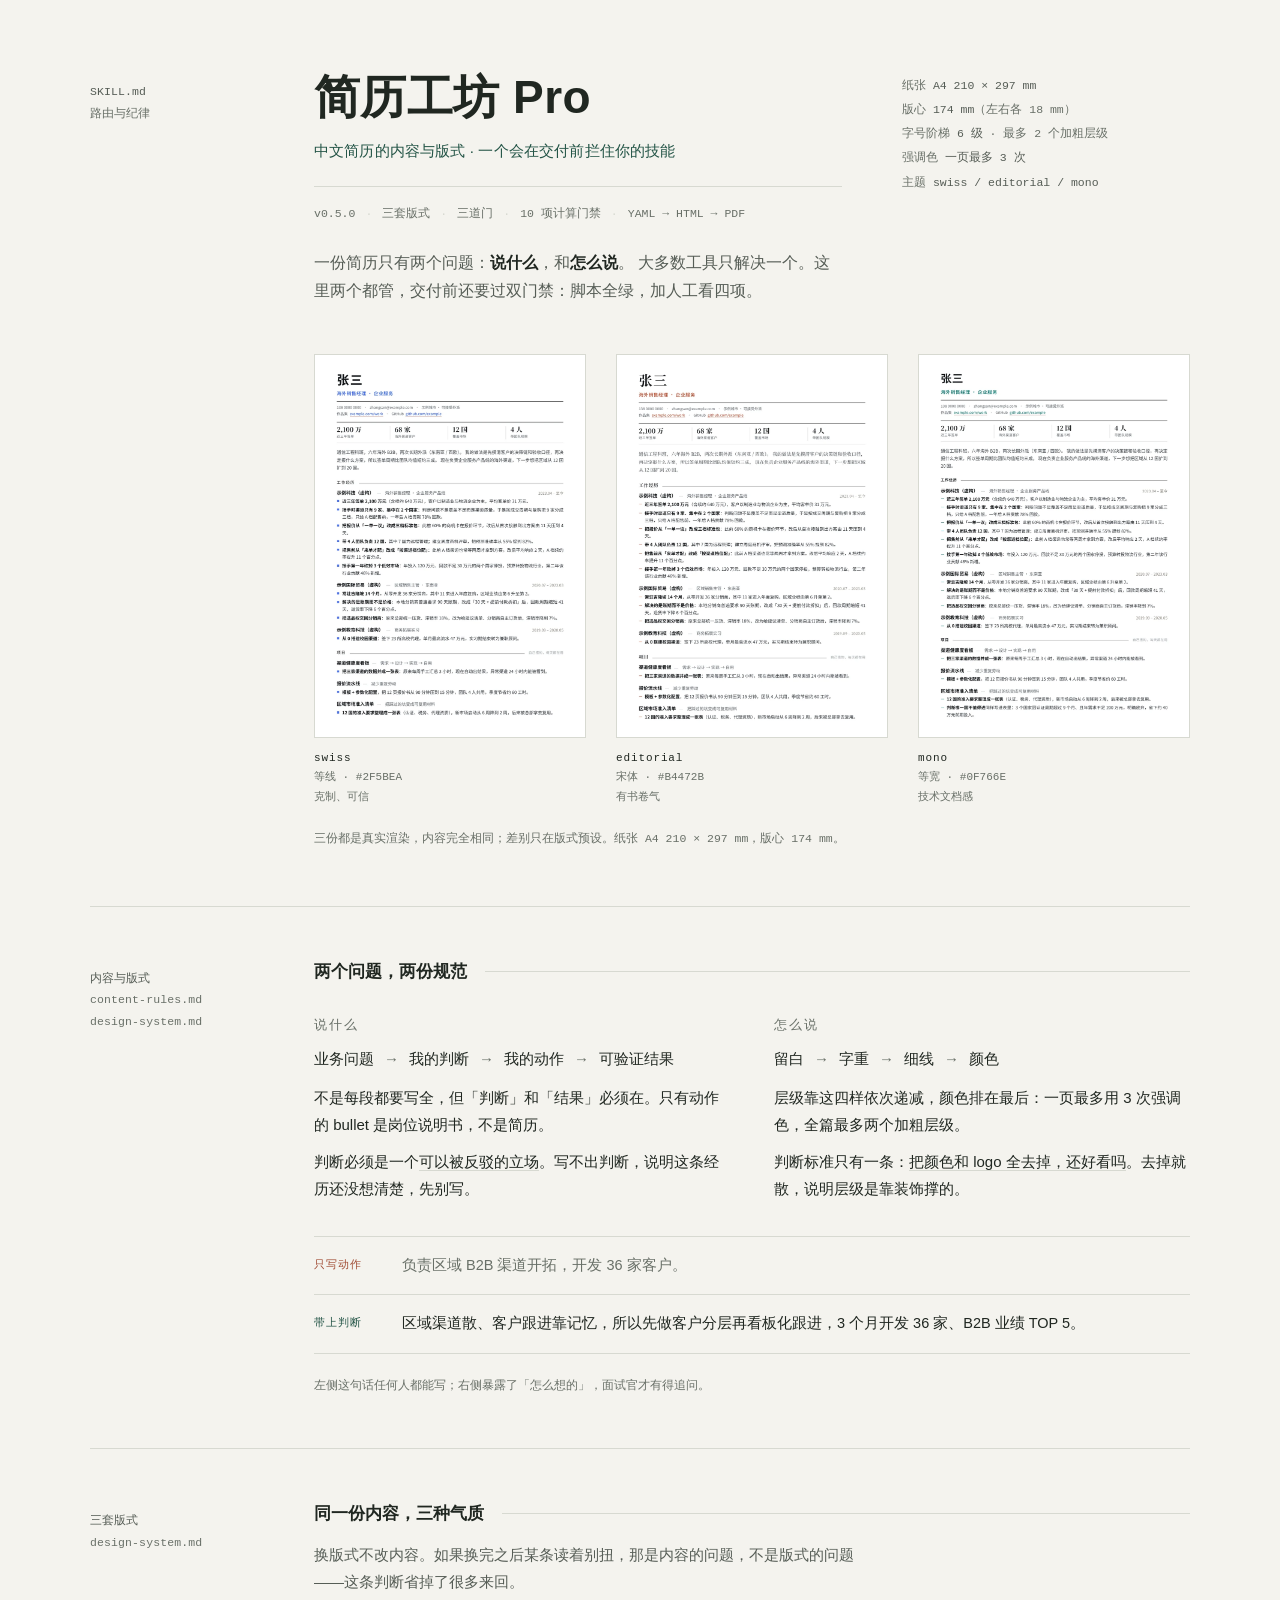
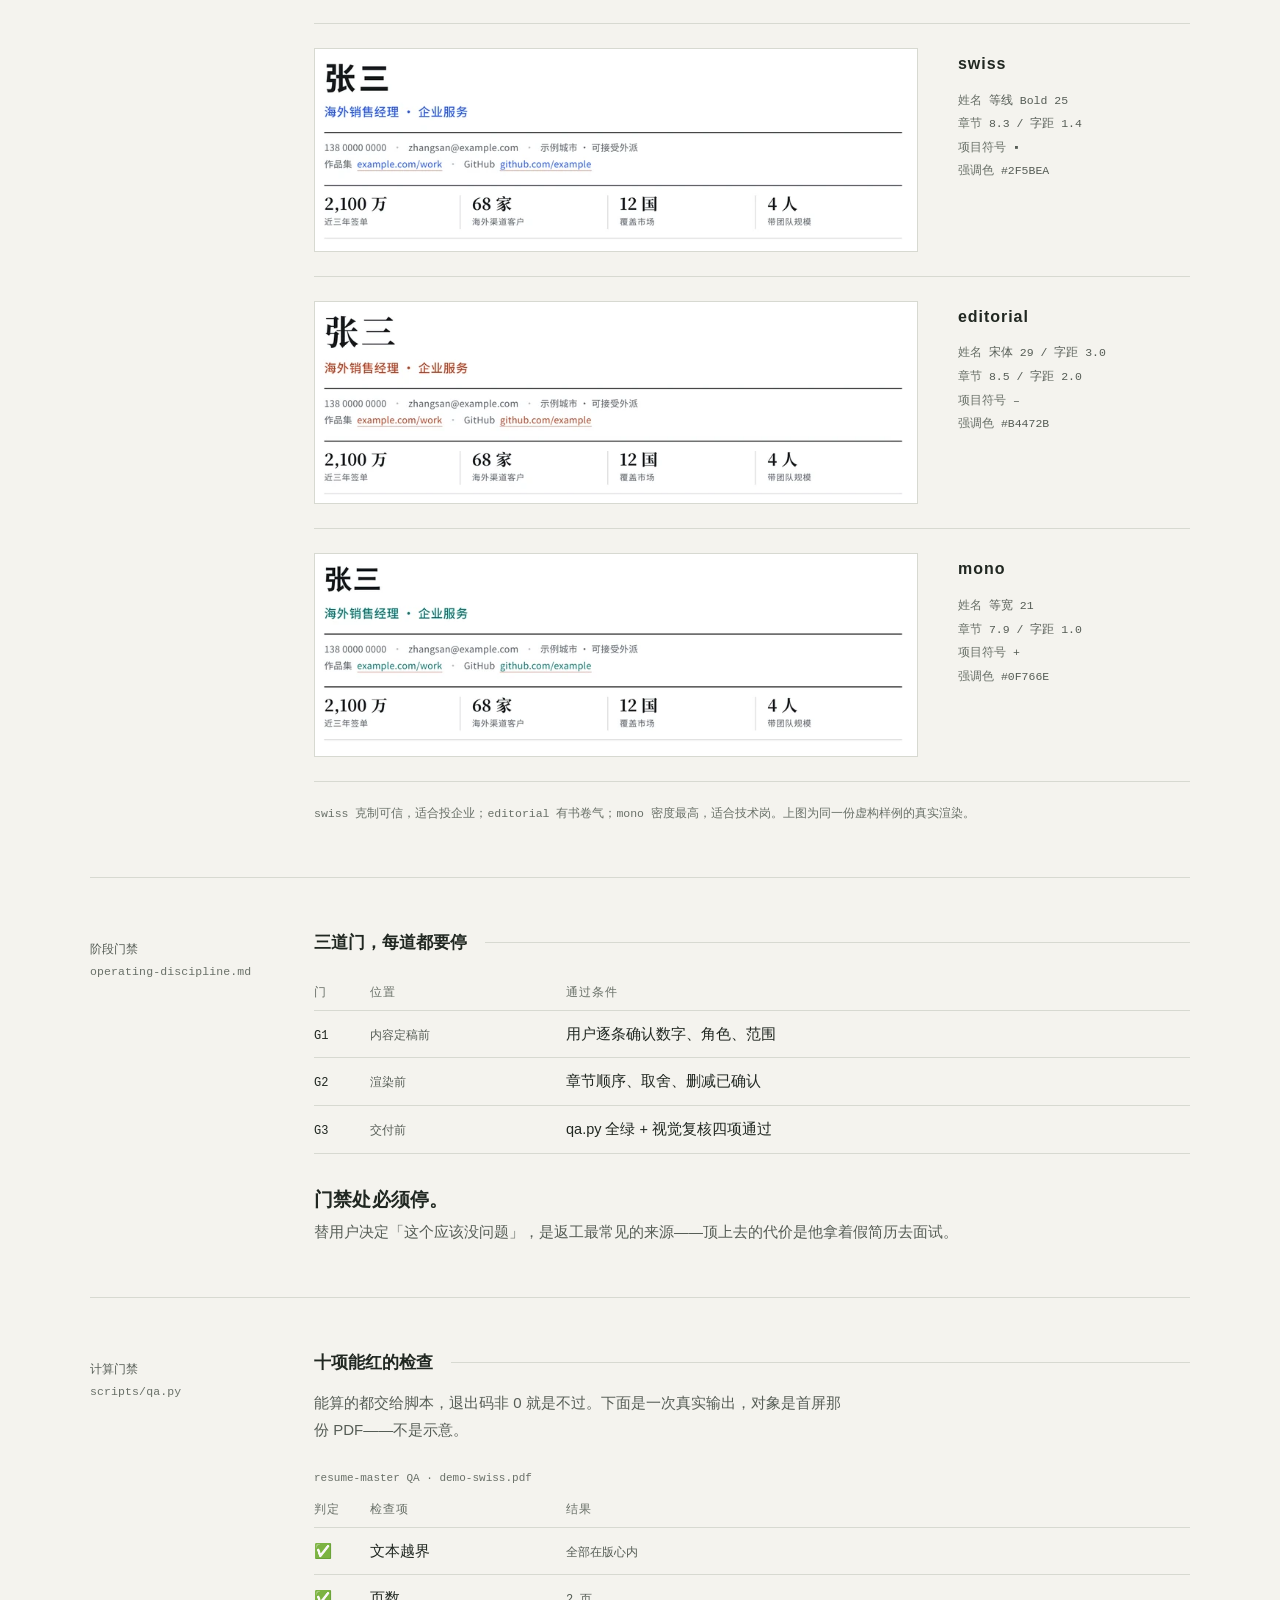
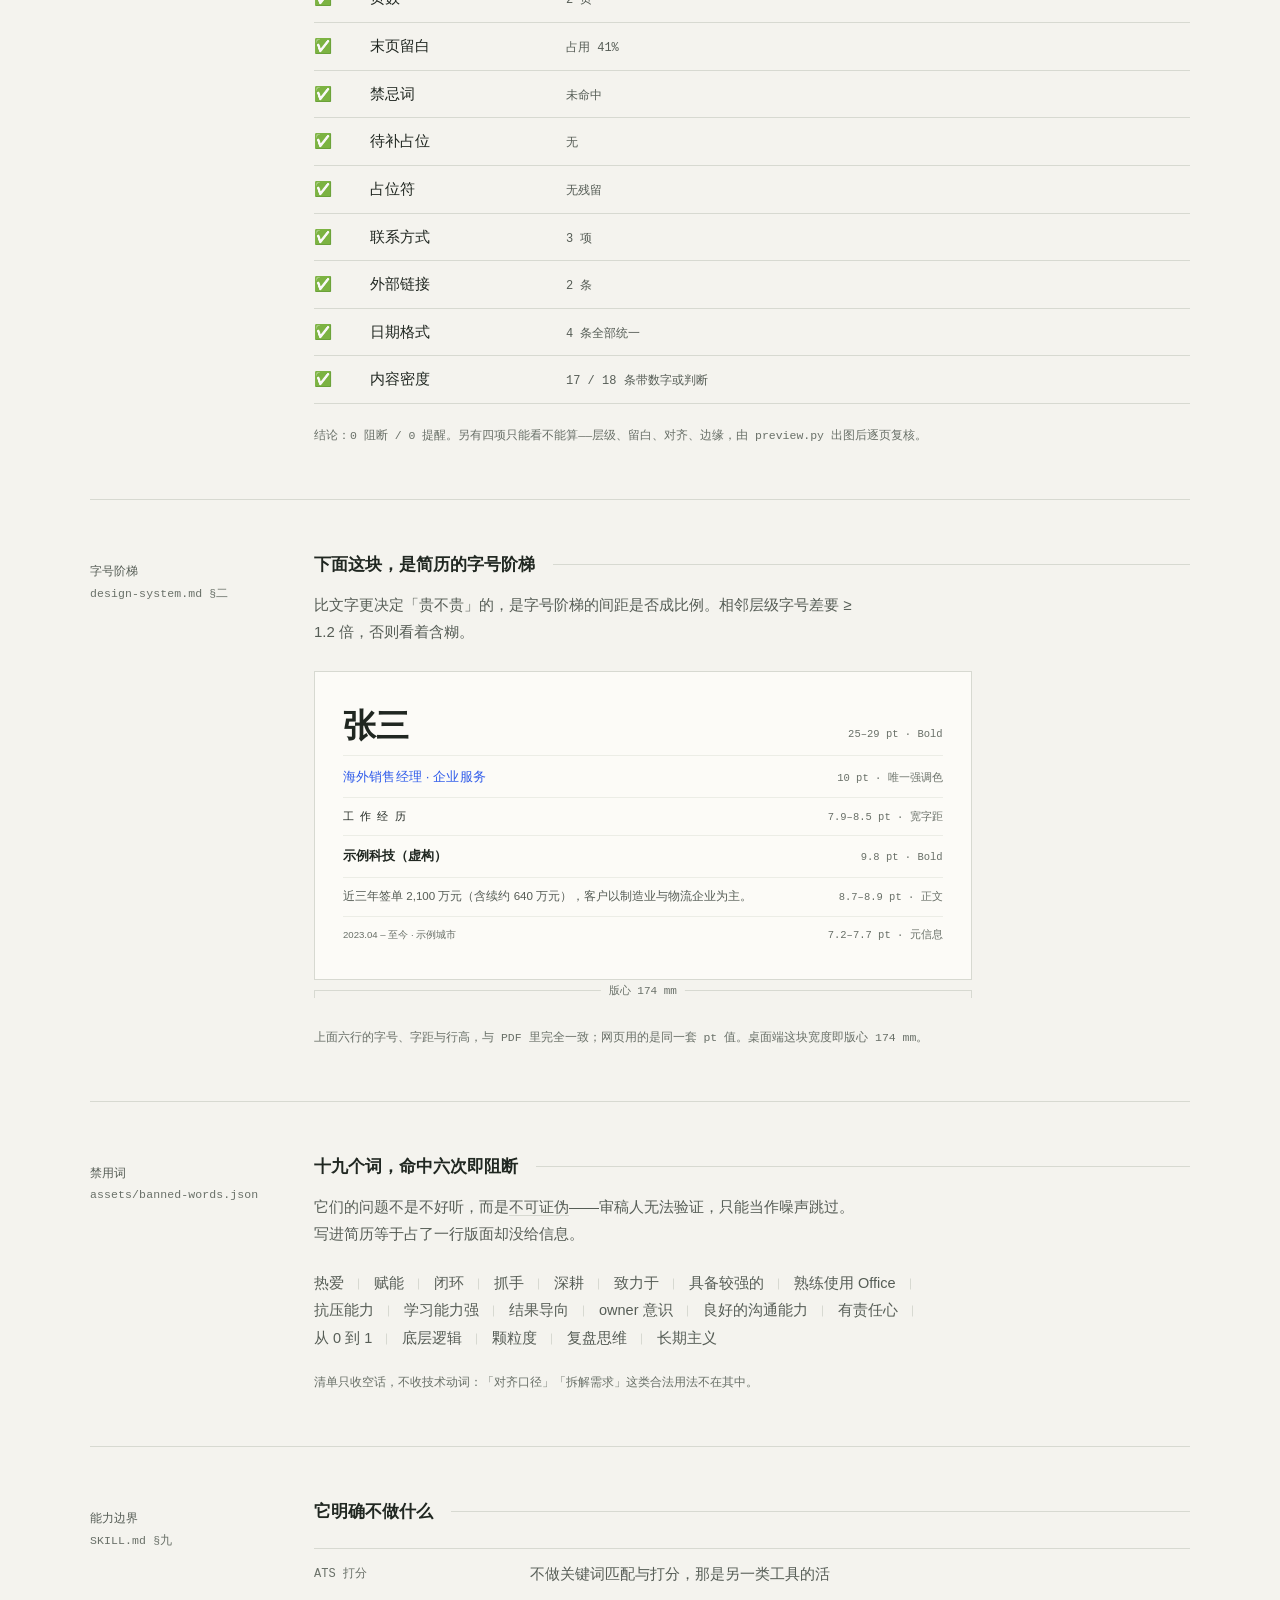
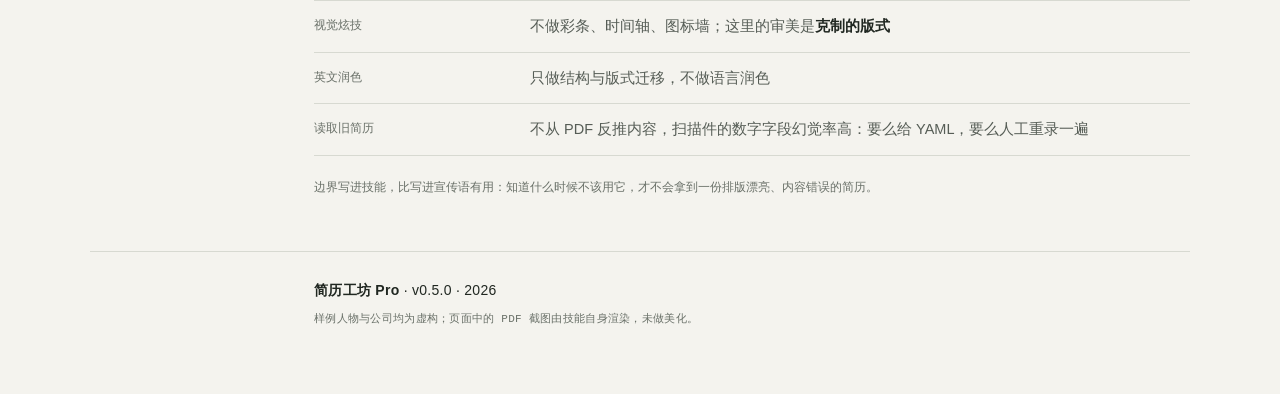
==== docs/index.html @ ed0f63d0 "resume-master v0.5.0（简历工坊 Pro）" ====
<!doctype html>
<html lang="zh-CN">
<head>
<meta charset="utf-8">
<meta name="viewport" content="width=device-width, initial-scale=1">
<title>简历工坊 Pro · 中文简历的内容与版式</title>
<meta name="description" content="简历工坊 Pro：先按目标 JD 审计并重构经历，写出 A4 精度的 HTML，打印成 PDF，再过计算门禁与视觉复核。三套版式、三道门、十项门禁。">
<meta property="og:title" content="简历工坊 Pro">
<meta property="og:description" content="中文简历的内容与版式一体化工作流：三套版式、三道门、十项计算门禁。">
<meta property="og:type" content="website">
<meta property="og:image" content="https://zhoujinq.github.io/resume-master/assets/resume-swiss.webp">
<style>
  :root{
    --paper:#F4F3EE;
    --surface:#FCFBF7;
    --ink:#202721;
    --muted:#697068;
    --muted-strong:#565D56;
    --line:#D7D9D1;
    --accent:#235446;
    --danger:#A14D35;
    --accent-soft:#E4ECE7;
    --mono:"Maple Mono",ui-monospace,SFMono-Regular,Consolas,"Liberation Mono",monospace;
    --sans:"Noto Sans SC","PingFang SC","Microsoft YaHei","DengXian",sans-serif;
  }
  *{box-sizing:border-box}
  html{-webkit-text-size-adjust:100%}
  body{
    margin:0;
    background:var(--paper);
    color:var(--ink);
    font-family:var(--sans);
    font-size:16px;
    line-height:1.75;
    font-weight:400;
    -webkit-font-smoothing:antialiased;
  }
  .page{max-width:1180px;margin:0 auto;padding:0 40px}

  /* ---------- 网格：左侧版边注记 + 右侧正文列 ---------- */
  .row{display:grid;grid-template-columns:176px minmax(0,1fr);gap:48px}
  .rail{
    font-family:var(--mono);font-size:11.5px;line-height:1.9;
    color:var(--muted);letter-spacing:.01em;padding-top:9px;
  }
  .rail b{display:block;font-weight:400;color:var(--muted-strong)}
  .rail span{display:block}

  /* ---------- 首屏 ---------- */
  .hero{padding:72px 0 56px}
  .hero-top{display:grid;grid-template-columns:minmax(0,1fr) 288px;gap:60px;align-items:start}
  .specs{
    padding-top:2px;
    font-family:var(--mono);font-size:11.5px;line-height:2.1;color:var(--muted);
  }
  .specs span{display:block}
  .specs b{font-weight:400;color:var(--muted-strong)}
  .plates{display:grid;grid-template-columns:repeat(3,1fr);gap:30px;margin:48px 0 0}
  .plates figure{margin:0}
  .plates img{
    display:block;width:100%;height:auto;
    border:1px solid var(--line);background:var(--surface);
  }
  .plates figcaption{
    margin-top:11px;font-family:var(--mono);font-size:11px;color:var(--muted);line-height:1.75;
  }
  .plates figcaption b{font-weight:400;color:var(--ink);letter-spacing:.08em}
  h1{
    margin:0;font-size:clamp(34px,4.2vw,46px);line-height:1.12;
    font-weight:700;letter-spacing:.01em;
  }
  .role{
    margin:14px 0 0;font-size:15px;color:var(--accent);letter-spacing:.01em;
  }
  .hairline{height:1px;background:var(--line);margin:22px 0 16px}
  .meta{
    font-family:var(--mono);font-size:11.5px;color:var(--muted);
    display:flex;flex-wrap:wrap;line-height:1.9;
  }
  .meta span::after{content:"·";margin:0 10px;color:var(--line)}
  .meta span:last-child::after{content:"";margin:0}
  .thesis{
    margin:24px 0 0;max-width:34em;font-size:16px;line-height:1.8;color:var(--muted-strong);
  }
  .thesis strong{color:var(--ink);font-weight:700}

  /* ---------- 章节 ---------- */
  .sec{border-top:1px solid var(--line);padding:52px 0}
  .sec h2{
    margin:0 0 4px;font-size:17px;font-weight:700;line-height:1.5;
    display:flex;align-items:center;gap:18px;
  }
  .sec h2::after{content:"";flex:1;height:1px;background:var(--line)}
  .lede{margin:14px 0 0;max-width:36em;font-size:15px;line-height:1.8;color:var(--muted-strong)}
  .prose{margin:16px 0 0;max-width:36em}
  .prose p{margin:0 0 12px}
  .prose p:last-child{margin-bottom:0}
  em{font-style:normal;border-bottom:1px solid var(--line)}
  .k{font-weight:700}

  /* ---------- 两问并列 ---------- */
  .split{display:grid;grid-template-columns:1fr 1fr;gap:44px;margin-top:30px}
  .split h3{
    margin:0 0 10px;font-size:13px;font-weight:400;letter-spacing:.14em;color:var(--muted);
  }
  .split p{margin:0 0 10px;font-size:15px;line-height:1.8}
  .split p:last-child{margin-bottom:0}
  .steps{font-family:var(--mono);font-size:12.5px;line-height:2;color:var(--ink);margin:0}
  .steps i{font-style:normal;color:var(--muted);padding:0 4px}

  /* ---------- 改前 / 改后 ---------- */
  .pair{margin-top:34px;border-top:1px solid var(--line)}
  .pair-row{
    display:grid;grid-template-columns:64px minmax(0,1fr);gap:24px;
    padding:16px 0;border-bottom:1px solid var(--line);
  }
  .pair-row p{margin:0;font-size:14.5px;line-height:1.75}
  .tag{font-family:var(--mono);font-size:11px;letter-spacing:.08em;padding-top:3px}
  .tag.bad{color:var(--danger)}
  .tag.good{color:var(--accent)}
  .pair-row.bad p{color:var(--muted)}
  .note-line{
    margin:22px 0 0;font-family:var(--mono);font-size:11.5px;color:var(--muted);line-height:1.8;
  }

  /* ---------- 三套版式 ---------- */
  .presets{display:grid;margin-top:28px;border-top:1px solid var(--line)}
  .preset{
    display:grid;grid-template-columns:minmax(0,1fr) 232px;gap:40px;align-items:start;
    padding:24px 0;border-bottom:1px solid var(--line);
  }
  .preset img{
    display:block;width:100%;height:auto;border:1px solid var(--line);background:var(--surface);
  }
  .preset dl{margin:0;font-family:var(--mono);font-size:11.5px;line-height:2.05;color:var(--muted)}
  .preset dt{
    font-family:var(--sans);font-size:16px;color:var(--ink);font-weight:700;letter-spacing:.06em;
    margin-bottom:8px;
  }
  .preset dd{margin:0}
  .preset dd b{font-weight:400;color:var(--muted-strong)}

  /* ---------- 表格 ---------- */
  table{width:100%;border-collapse:collapse;margin-top:26px;text-align:left}
  caption{
    caption-side:top;text-align:left;font-family:var(--mono);font-size:11px;
    color:var(--muted);padding-bottom:10px;
  }
  th{
    font-size:11.5px;font-weight:400;color:var(--muted);letter-spacing:.1em;
    padding:0 12px 8px 0;border-bottom:1px solid var(--line);white-space:nowrap;
  }
  td{
    font-size:14.5px;line-height:1.7;padding:11px 12px 11px 0;
    border-bottom:1px solid var(--line);vertical-align:baseline;
  }
  td:last-child,th:last-child{padding-right:0}
  th:first-child,td:first-child{width:56px}
  th:nth-child(2),td:nth-child(2){width:196px}
  td.mono{font-family:var(--mono);font-size:12px;color:var(--muted-strong);white-space:nowrap}
  td.gate{font-family:var(--mono);font-size:12px;color:var(--ink);white-space:nowrap}
  .ok{color:var(--accent)}
  .strong-line{
    margin:30px 0 0;font-size:19px;line-height:1.65;font-weight:700;letter-spacing:.01em;
  }
  .strong-line span{display:block;margin-top:6px;font-size:14.5px;font-weight:400;color:var(--muted-strong);letter-spacing:0}

  /* ---------- 字号阶梯（真实 pt） ---------- */
  .specimen{
    margin-top:26px;padding:26px 28px;background:var(--surface);
    border:1px solid var(--line);width:174mm;max-width:100%;
  }
  .specimen .line{
    display:grid;grid-template-columns:minmax(0,1fr) 150px;gap:24px;align-items:baseline;
    padding:9px 0;
  }
  .specimen .line + .line{border-top:1px solid #ECEDE6}
  .specimen .s-name{font-size:25pt;font-weight:700;line-height:1.15;letter-spacing:.01em}
  .specimen .s-role{font-size:10pt;color:#2F5BEA;letter-spacing:.01em}
  .specimen .s-sec{font-size:8.3pt;letter-spacing:.14em}
  .specimen .s-org{font-size:9.8pt;font-weight:700}
  .specimen .s-body{font-size:8.7pt;line-height:1.6;color:var(--muted-strong)}
  .specimen .s-meta{font-size:7.2pt;color:var(--muted)}
  .specimen .tag-pt{
    font-family:var(--mono);font-size:10.5px;color:var(--muted);text-align:right;white-space:nowrap;
  }
  .measure2{position:relative;height:16px;margin-top:10px;width:174mm;max-width:100%;border-top:1px solid var(--line)}
  .measure2::before,.measure2::after{content:"";position:absolute;top:0;width:1px;height:7px;background:var(--line)}
  .measure2::before{left:0}.measure2::after{right:0}
  .measure2 span{
    position:absolute;left:50%;top:-9px;transform:translateX(-50%);background:var(--paper);
    padding:0 8px;font-family:var(--mono);font-size:11px;color:var(--muted);
  }

  /* ---------- 禁忌词 ---------- */
  .words{display:flex;flex-wrap:wrap;margin-top:24px;max-width:40em;row-gap:2px}
  .words span{
    position:relative;font-size:14.5px;color:var(--muted-strong);
    padding-right:15px;margin-right:15px;
  }
  .words span::after{
    content:"";position:absolute;right:0;top:50%;transform:translateY(-50%);
    width:1px;height:11px;background:var(--line);
  }
  .words span:last-child{padding-right:0;margin-right:0}
  .words span:last-child::after{content:none}

  /* ---------- 边界 ---------- */
  .limits{margin-top:24px;border-top:1px solid var(--line)}
  .limits div{
    display:grid;grid-template-columns:190px minmax(0,1fr);gap:26px;
    padding:13px 0;border-bottom:1px solid var(--line);font-size:14.5px;line-height:1.7;
  }
  .limits dt{font-family:var(--mono);font-size:12px;color:var(--muted);padding-top:2px}
  .limits dd{margin:0;color:var(--muted-strong)}
  .limits dd b,.limits dd strong{color:var(--ink);font-weight:700}

  /* ---------- 收尾 ---------- */
  footer{border-top:1px solid var(--line);padding:26px 0 64px}
  footer .row{align-items:baseline}
  .sig{font-size:14px;letter-spacing:.02em}
  .sig b{font-weight:700}
  .fine{font-family:var(--mono);font-size:11px;color:var(--muted);text-align:right;line-height:1.8}

  /* ---------- 入场：只做一次 ---------- */
  @keyframes plate-in{from{opacity:0;transform:translateY(9px)}to{opacity:1;transform:none}}
  .plates figure{animation:plate-in .55s cubic-bezier(.2,.7,.2,1) both}
  .plates figure:nth-child(1){animation-delay:.04s}
  .plates figure:nth-child(2){animation-delay:.11s}
  .plates figure:nth-child(3){animation-delay:.18s}
  @media (prefers-reduced-motion:reduce){
    .plates figure{animation:none;opacity:1;transform:none}
  }

  /* ---------- 响应式 ---------- */
  @media (max-width:1020px){
    .page{padding:0 28px}
    .row{grid-template-columns:132px minmax(0,1fr);gap:32px}
    .hero-top{grid-template-columns:minmax(0,1fr) 240px;gap:36px}
  }
  @media (max-width:860px){
    .row{grid-template-columns:minmax(0,1fr);gap:10px}
    .rail{padding-top:0;display:flex;flex-wrap:wrap;gap:4px 14px;font-size:11px}
    .rail b{margin-right:6px}
    .rail span::after{content:" ·";color:var(--line)}
    .rail span:last-child::after{content:""}
    .hero{padding:44px 0 36px}
    .hero-top{grid-template-columns:minmax(0,1fr);gap:24px}
    .specs{padding-top:0;border-top:0}
    .plates{gap:18px;margin-top:34px}
    .preset{grid-template-columns:minmax(0,1fr);gap:14px;padding:20px 0}
    .preset dl{margin-top:2px}
    .plates{grid-template-columns:repeat(3,1fr);gap:12px}
    .plates figcaption{font-size:10px}
    .split{grid-template-columns:1fr;gap:26px}
    .specimen{padding:20px}
    .limits div{grid-template-columns:minmax(0,1fr);gap:4px}
    .pair-row{grid-template-columns:52px minmax(0,1fr);gap:16px}
  }
  @media (max-width:560px){
    .page{padding:0 18px}
    .sec{padding:38px 0}
    .strong-line{font-size:17px}
    table{font-size:13px}
    td{font-size:13.5px;padding:10px 8px 10px 0}
    th{white-space:normal}
    td.mono,td.gate{white-space:normal}
    .fine{text-align:left}
    .specimen{padding:18px 16px}
    .specimen .line{grid-template-columns:minmax(0,1fr);gap:3px}
    .specimen .tag-pt{text-align:left}
    .measure2{display:none}
  }
</style>
</head>
<body>
<main class="page">

  <!-- ============ 首屏 ============ -->
  <header class="hero row">
    <div class="rail"><b>SKILL.md</b><span>路由与纪律</span></div>
    <div class="col">
      <div class="hero-top">
        <div>
          <h1>简历工坊 Pro</h1>
          <p class="role">中文简历的内容与版式 · 一个会在交付前拦住你的技能</p>
          <div class="hairline"></div>
          <p class="meta">
            <span>v0.5.0</span>
            <span>三套版式</span>
            <span>三道门</span>
            <span>10 项计算门禁</span>
            <span>YAML → HTML → PDF</span>
          </p>
          <p class="thesis">
            一份简历只有两个问题：<strong>说什么</strong>，和<strong>怎么说</strong>。
            大多数工具只解决一个。这里两个都管，交付前还要过双门禁：脚本全绿，加人工看四项。
          </p>
        </div>
        <div class="specs">
          <span>纸张 <b>A4 210 × 297 mm</b></span>
          <span>版心 <b>174 mm</b>（左右各 18 mm）</span>
          <span>字号阶梯 <b>6 级</b> · 最多 2 个加粗层级</span>
          <span>强调色 <b>一页最多 3 次</b></span>
          <span>主题 <b>swiss / editorial / mono</b></span>
        </div>
      </div>

      <div class="plates">
        <figure>
          <img src="assets/resume-swiss.webp" width="900" height="1273" alt="swiss 版式的 A4 简历第一页">
          <figcaption><b>swiss</b><br>等线 · #2F5BEA<br>克制、可信</figcaption>
        </figure>
        <figure>
          <img src="assets/resume-editorial.webp" width="900" height="1273" alt="editorial 版式的 A4 简历第一页">
          <figcaption><b>editorial</b><br>宋体 · #B4472B<br>有书卷气</figcaption>
        </figure>
        <figure>
          <img src="assets/resume-mono.webp" width="900" height="1273" alt="mono 版式的 A4 简历第一页">
          <figcaption><b>mono</b><br>等宽 · #0F766E<br>技术文档感</figcaption>
        </figure>
      </div>
      <p class="note-line">三份都是真实渲染，内容完全相同；差别只在版式预设。纸张 A4 210 × 297 mm，版心 174 mm。</p>
    </div>
  </header>

  <!-- ============ 两个问题 ============ -->
  <section class="sec row">
    <div class="rail"><b>内容与版式</b><span>content-rules.md</span><span>design-system.md</span></div>
    <div>
      <h2>两个问题，两份规范</h2>
      <div class="split">
        <div>
          <h3>说什么</h3>
          <p class="steps">业务问题 <i>→</i> 我的判断 <i>→</i> 我的动作 <i>→</i> 可验证结果</p>
          <p>不是每段都要写全，但「判断」和「结果」必须在。只有动作的 bullet 是岗位说明书，不是简历。</p>
          <p>判断必须是一个<em>可以被反驳的立场</em>。写不出判断，说明这条经历还没想清楚，先别写。</p>
        </div>
        <div>
          <h3>怎么说</h3>
          <p class="steps">留白 <i>→</i> 字重 <i>→</i> 细线 <i>→</i> 颜色</p>
          <p>层级靠这四样依次递减，颜色排在最后：一页最多用 3 次强调色，全篇最多两个加粗层级。</p>
          <p>判断标准只有一条：<em>把颜色和 logo 全去掉，还好看吗</em>。去掉就散，说明层级是靠装饰撑的。</p>
        </div>
      </div>

      <div class="pair">
        <div class="pair-row bad">
          <span class="tag bad">只写动作</span>
          <p>负责区域 B2B 渠道开拓，开发 36 家客户。</p>
        </div>
        <div class="pair-row good">
          <span class="tag good">带上判断</span>
          <p>区域渠道散、客户跟进靠记忆，所以先做客户分层再看板化跟进，3 个月开发 36 家、B2B 业绩 TOP 5。</p>
        </div>
      </div>
      <p class="note-line">左侧这句话任何人都能写；右侧暴露了「怎么想的」，面试官才有得追问。</p>
    </div>
  </section>

  <!-- ============ 三套版式 ============ -->
  <section class="sec row">
    <div class="rail"><b>三套版式</b><span>design-system.md</span></div>
    <div>
      <h2>同一份内容，三种气质</h2>
      <p class="lede">
        换版式不改内容。如果换完之后某条读着别扭，那是内容的问题，不是版式的问题——这条判断省掉了很多来回。
      </p>

      <div class="presets">
        <div class="preset">
          <img src="assets/specimen-swiss.webp" width="820" height="275" alt="swiss 版式题头：等线粗体姓名，蓝色求职意向">
          <dl>
            <dt>swiss</dt>
            <dd>姓名 <b>等线 Bold 25</b></dd>
            <dd>章节 <b>8.3 / 字距 1.4</b></dd>
            <dd>项目符号 <b>▪</b></dd>
            <dd>强调色 <b>#2F5BEA</b></dd>
          </dl>
        </div>
        <div class="preset">
          <img src="assets/specimen-editorial.webp" width="820" height="275" alt="editorial 版式题头：宋体姓名，砖红求职意向">
          <dl>
            <dt>editorial</dt>
            <dd>姓名 <b>宋体 29 / 字距 3.0</b></dd>
            <dd>章节 <b>8.5 / 字距 2.0</b></dd>
            <dd>项目符号 <b>–</b></dd>
            <dd>强调色 <b>#B4472B</b></dd>
          </dl>
        </div>
        <div class="preset">
          <img src="assets/specimen-mono.webp" width="820" height="275" alt="mono 版式题头：等宽字体姓名，墨绿求职意向">
          <dl>
            <dt>mono</dt>
            <dd>姓名 <b>等宽 21</b></dd>
            <dd>章节 <b>7.9 / 字距 1.0</b></dd>
            <dd>项目符号 <b>+</b></dd>
            <dd>强调色 <b>#0F766E</b></dd>
          </dl>
        </div>
      </div>
      <p class="note-line">swiss 克制可信，适合投企业；editorial 有书卷气；mono 密度最高，适合技术岗。上图为同一份虚构样例的真实渲染。</p>
    </div>
  </section>

  <!-- ============ 三道门 ============ -->
  <section class="sec row">
    <div class="rail"><b>阶段门禁</b><span>operating-discipline.md</span></div>
    <div>
      <h2>三道门，每道都要停</h2>
      <table>
        <thead>
          <tr><th>门</th><th>位置</th><th>通过条件</th></tr>
        </thead>
        <tbody>
          <tr><td class="gate">G1</td><td class="mono">内容定稿前</td><td>用户逐条确认数字、角色、范围</td></tr>
          <tr><td class="gate">G2</td><td class="mono">渲染前</td><td>章节顺序、取舍、删减已确认</td></tr>
          <tr><td class="gate">G3</td><td class="mono">交付前</td><td>qa.py 全绿 + 视觉复核四项通过</td></tr>
        </tbody>
      </table>
      <p class="strong-line">
        门禁处必须停。
        <span>替用户决定「这个应该没问题」，是返工最常见的来源——顶上去的代价是他拿着假简历去面试。</span>
      </p>
    </div>
  </section>

  <!-- ============ 门禁输出 ============ -->
  <section class="sec row">
    <div class="rail"><b>计算门禁</b><span>scripts/qa.py</span></div>
    <div>
      <h2>十项能红的检查</h2>
      <p class="lede">
        能算的都交给脚本，退出码非 0 就是不过。下面是一次真实输出，对象是首屏那份 PDF——不是示意。
      </p>
      <table>
        <caption>resume-master QA · demo-swiss.pdf</caption>
        <thead><tr><th>判定</th><th>检查项</th><th>结果</th></tr></thead>
        <tbody>
          <tr><td class="ok">✅</td><td>文本越界</td><td class="mono">全部在版心内</td></tr>
          <tr><td class="ok">✅</td><td>页数</td><td class="mono">2 页</td></tr>
          <tr><td class="ok">✅</td><td>末页留白</td><td class="mono">占用 41%</td></tr>
          <tr><td class="ok">✅</td><td>禁忌词</td><td class="mono">未命中</td></tr>
          <tr><td class="ok">✅</td><td>待补占位</td><td class="mono">无</td></tr>
          <tr><td class="ok">✅</td><td>占位符</td><td class="mono">无残留</td></tr>
          <tr><td class="ok">✅</td><td>联系方式</td><td class="mono">3 项</td></tr>
          <tr><td class="ok">✅</td><td>外部链接</td><td class="mono">2 条</td></tr>
          <tr><td class="ok">✅</td><td>日期格式</td><td class="mono">4 条全部统一</td></tr>
          <tr><td class="ok">✅</td><td>内容密度</td><td class="mono">17 / 18 条带数字或判断</td></tr>
        </tbody>
      </table>
      <p class="note-line">结论：0 阻断 / 0 提醒。另有四项只能看不能算——层级、留白、对齐、边缘，由 preview.py 出图后逐页复核。</p>
    </div>
  </section>

  <!-- ============ 字号阶梯 ============ -->
  <section class="sec row">
    <div class="rail"><b>字号阶梯</b><span>design-system.md §二</span></div>
    <div>
      <h2>下面这块，是简历的字号阶梯</h2>
      <p class="lede">
        比文字更决定「贵不贵」的，是字号阶梯的间距是否成比例。相邻层级字号差要 ≥ 1.2 倍，否则看着含糊。
      </p>

      <div class="specimen">
        <div class="line">
          <span class="s-name">张三</span>
          <span class="tag-pt">25–29 pt · Bold</span>
        </div>
        <div class="line">
          <span class="s-role">海外销售经理 · 企业服务</span>
          <span class="tag-pt">10 pt · 唯一强调色</span>
        </div>
        <div class="line">
          <span class="s-sec">工 作 经 历</span>
          <span class="tag-pt">7.9–8.5 pt · 宽字距</span>
        </div>
        <div class="line">
          <span class="s-org">示例科技（虚构）</span>
          <span class="tag-pt">9.8 pt · Bold</span>
        </div>
        <div class="line">
          <span class="s-body">近三年签单 2,100 万元（含续约 640 万元），客户以制造业与物流企业为主。</span>
          <span class="tag-pt">8.7–8.9 pt · 正文</span>
        </div>
        <div class="line">
          <span class="s-meta">2023.04 – 至今 · 示例城市</span>
          <span class="tag-pt">7.2–7.7 pt · 元信息</span>
        </div>
      </div>
      <div class="measure2"><span>版心 174 mm</span></div>
      <p class="note-line">上面六行的字号、字距与行高，与 PDF 里完全一致；网页用的是同一套 pt 值。桌面端这块宽度即版心 174 mm。</p>
    </div>
  </section>

  <!-- ============ 禁忌词 ============ -->
  <section class="sec row">
    <div class="rail"><b>禁用词</b><span>assets/banned-words.json</span></div>
    <div>
      <h2>十九个词，命中六次即阻断</h2>
      <p class="lede">
        它们的问题不是不好听，而是<em>不可证伪</em>——审稿人无法验证，只能当作噪声跳过。写进简历等于占了一行版面却没给信息。
      </p>
      <div class="words">
        <span>热爱</span><span>赋能</span><span>闭环</span><span>抓手</span><span>深耕</span><span>致力于</span><span>具备较强的</span><span>熟练使用 Office</span><span>抗压能力</span><span>学习能力强</span><span>结果导向</span><span>owner 意识</span><span>良好的沟通能力</span><span>有责任心</span><span>从 0 到 1</span><span>底层逻辑</span><span>颗粒度</span><span>复盘思维</span><span>长期主义</span>
      </div>
      <p class="note-line">清单只收空话，不收技术动词：「对齐口径」「拆解需求」这类合法用法不在其中。</p>
    </div>
  </section>

  <!-- ============ 边界 ============ -->
  <section class="sec row">
    <div class="rail"><b>能力边界</b><span>SKILL.md §九</span></div>
    <div>
      <h2>它明确不做什么</h2>
      <dl class="limits">
        <div><dt>ATS 打分</dt><dd>不做关键词匹配与打分，那是另一类工具的活</dd></div>
        <div><dt>视觉炫技</dt><dd>不做彩条、时间轴、图标墙；这里的审美是<strong>克制的版式</strong></dd></div>
        <div><dt>英文润色</dt><dd>只做结构与版式迁移，不做语言润色</dd></div>
        <div><dt>读取旧简历</dt><dd>不从 PDF 反推内容，扫描件的数字字段幻觉率高：要么给 YAML，要么人工重录一遍</dd></div>
      </dl>
      <p class="note-line">边界写进技能，比写进宣传语有用：知道什么时候不该用它，才不会拿到一份排版漂亮、内容错误的简历。</p>
    </div>
  </section>

  <footer>
    <div class="row">
      <div class="rail"></div>
      <div class="sig">
        <b>简历工坊 Pro</b> · v0.5.0 · 2026
        <p class="fine" style="text-align:left;margin:8px 0 0">
          样例人物与公司均为虚构；页面中的 PDF 截图由技能自身渲染，未做美化。
        </p>
      </div>
    </div>
  </footer>

</main>
</body>
</html>
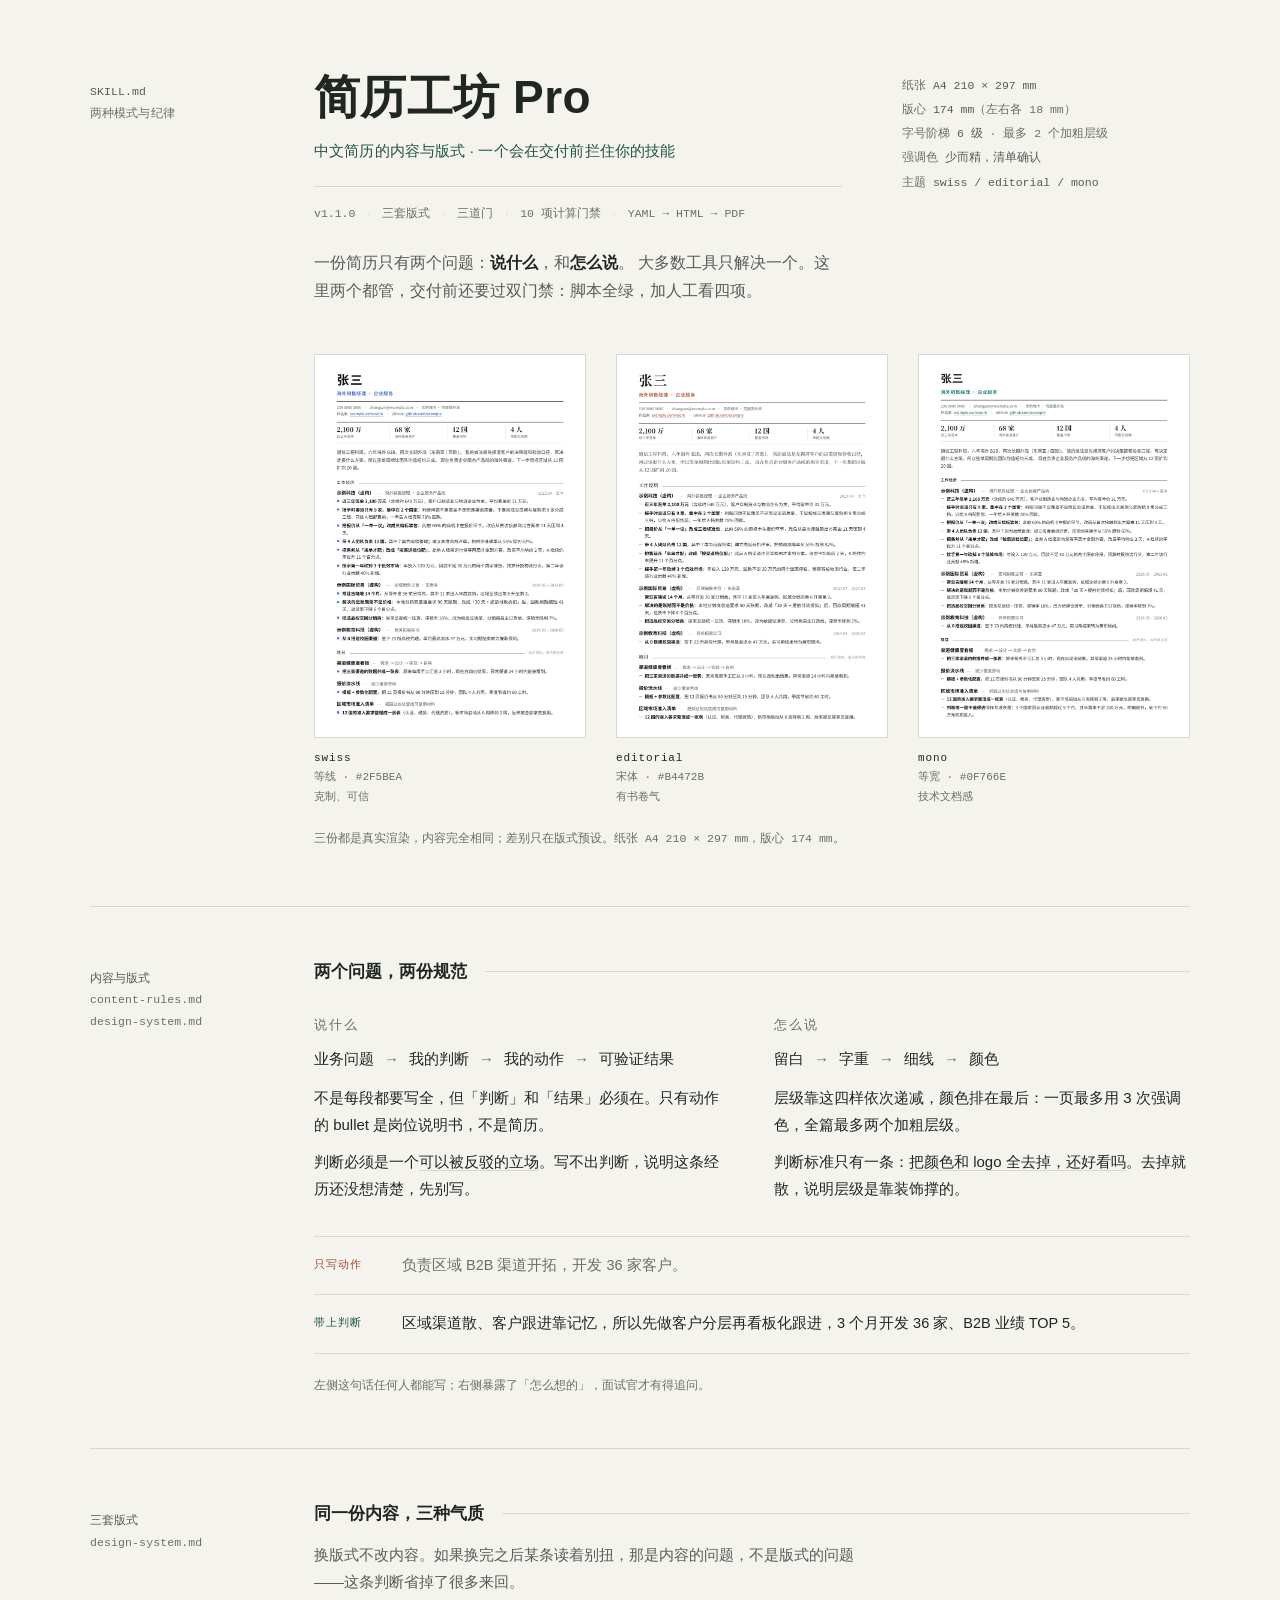
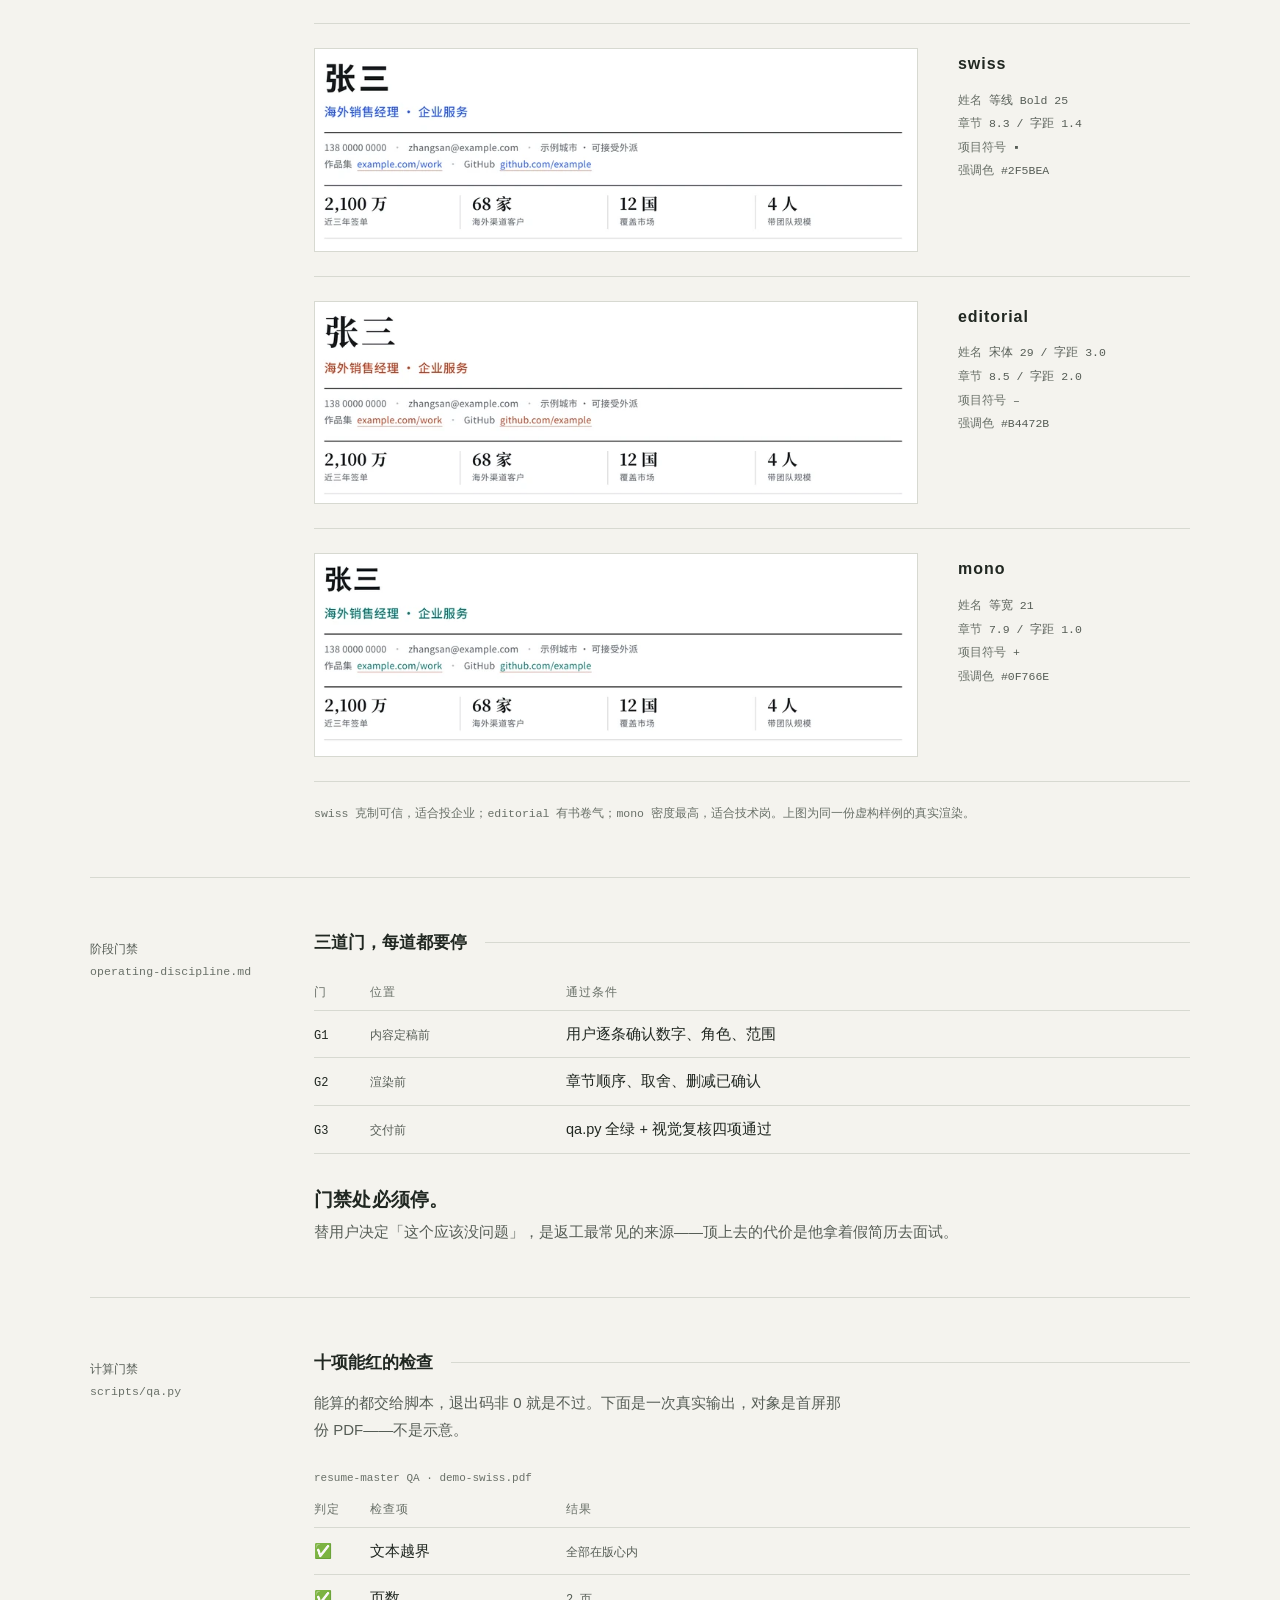
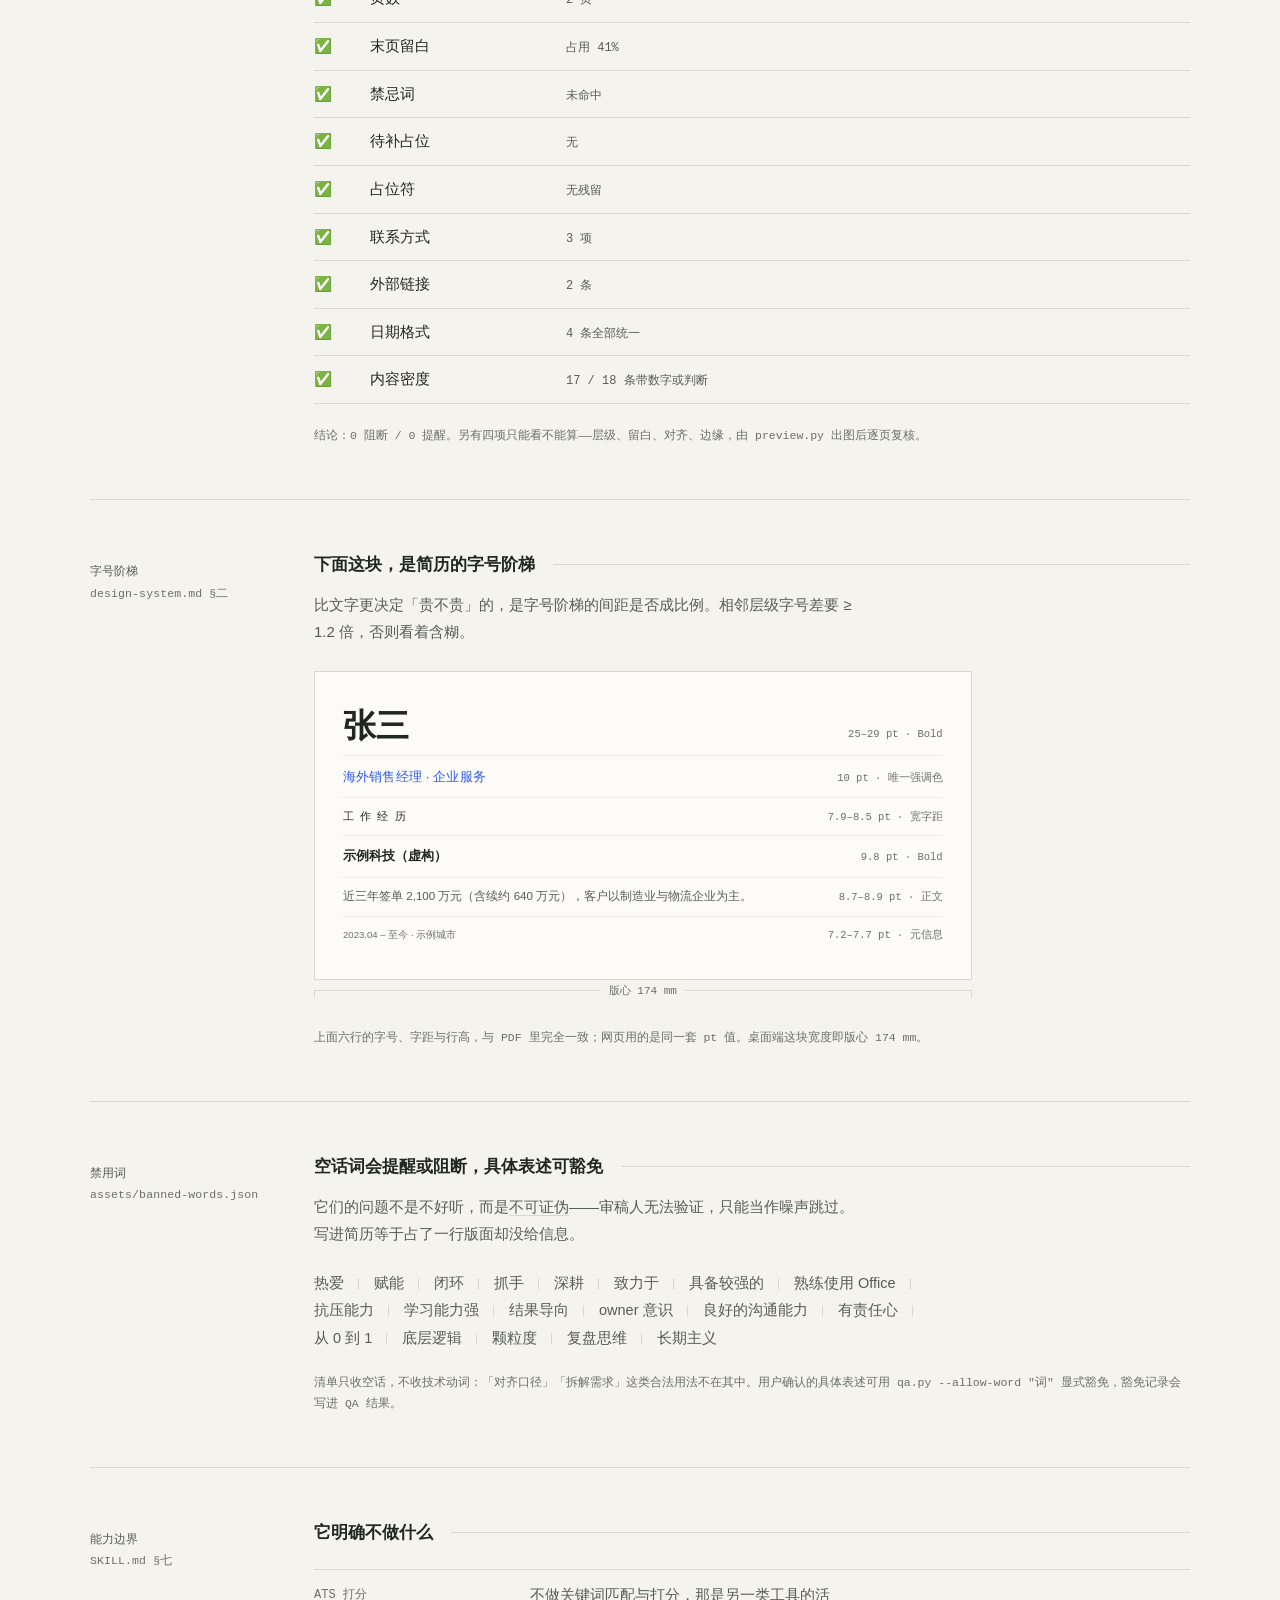
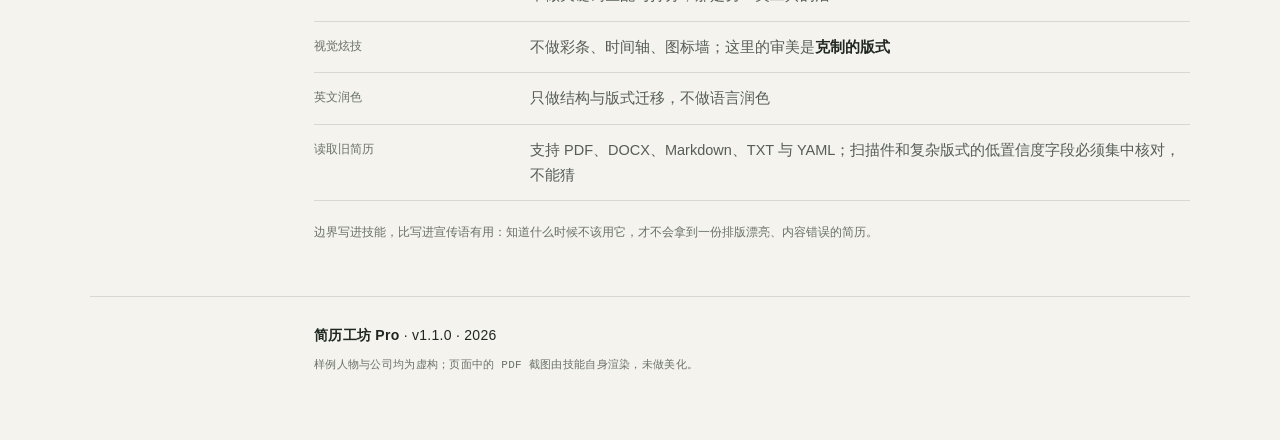
==== commit 4f684adc: "feat: allow confirmed terms in QA and sync v1.1.0 docs" ====
--- a/docs/index.html
+++ b/docs/index.html
@@ -278,7 +278,7 @@
 
   <!-- ============ 首屏 ============ -->
   <header class="hero row">
-    <div class="rail"><b>SKILL.md</b><span>路由与纪律</span></div>
+    <div class="rail"><b>SKILL.md</b><span>两种模式与纪律</span></div>
     <div class="col">
       <div class="hero-top">
         <div>
@@ -286,7 +286,7 @@
           <p class="role">中文简历的内容与版式 · 一个会在交付前拦住你的技能</p>
           <div class="hairline"></div>
           <p class="meta">
-            <span>v0.5.0</span>
+            <span>v1.1.0</span>
             <span>三套版式</span>
             <span>三道门</span>
             <span>10 项计算门禁</span>
@@ -301,7 +301,7 @@
           <span>纸张 <b>A4 210 × 297 mm</b></span>
           <span>版心 <b>174 mm</b>（左右各 18 mm）</span>
           <span>字号阶梯 <b>6 级</b> · 最多 2 个加粗层级</span>
-          <span>强调色 <b>一页最多 3 次</b></span>
+          <span>强调色 <b>少而精，清单确认</b></span>
           <span>主题 <b>swiss / editorial / mono</b></span>
         </div>
       </div>
@@ -497,27 +497,27 @@
   <section class="sec row">
     <div class="rail"><b>禁用词</b><span>assets/banned-words.json</span></div>
     <div>
-      <h2>十九个词，命中六次即阻断</h2>
+      <h2>空话词会提醒或阻断，具体表述可豁免</h2>
       <p class="lede">
         它们的问题不是不好听，而是<em>不可证伪</em>——审稿人无法验证，只能当作噪声跳过。写进简历等于占了一行版面却没给信息。
       </p>
       <div class="words">
         <span>热爱</span><span>赋能</span><span>闭环</span><span>抓手</span><span>深耕</span><span>致力于</span><span>具备较强的</span><span>熟练使用 Office</span><span>抗压能力</span><span>学习能力强</span><span>结果导向</span><span>owner 意识</span><span>良好的沟通能力</span><span>有责任心</span><span>从 0 到 1</span><span>底层逻辑</span><span>颗粒度</span><span>复盘思维</span><span>长期主义</span>
       </div>
-      <p class="note-line">清单只收空话，不收技术动词：「对齐口径」「拆解需求」这类合法用法不在其中。</p>
+      <p class="note-line">清单只收空话，不收技术动词：「对齐口径」「拆解需求」这类合法用法不在其中。用户确认的具体表述可用 <code>qa.py --allow-word "词"</code> 显式豁免，豁免记录会写进 QA 结果。</p>
     </div>
   </section>
 
   <!-- ============ 边界 ============ -->
   <section class="sec row">
-    <div class="rail"><b>能力边界</b><span>SKILL.md §九</span></div>
+    <div class="rail"><b>能力边界</b><span>SKILL.md §七</span></div>
     <div>
       <h2>它明确不做什么</h2>
       <dl class="limits">
         <div><dt>ATS 打分</dt><dd>不做关键词匹配与打分，那是另一类工具的活</dd></div>
         <div><dt>视觉炫技</dt><dd>不做彩条、时间轴、图标墙；这里的审美是<strong>克制的版式</strong></dd></div>
         <div><dt>英文润色</dt><dd>只做结构与版式迁移，不做语言润色</dd></div>
-        <div><dt>读取旧简历</dt><dd>不从 PDF 反推内容，扫描件的数字字段幻觉率高：要么给 YAML，要么人工重录一遍</dd></div>
+        <div><dt>读取旧简历</dt><dd>支持 PDF、DOCX、Markdown、TXT 与 YAML；扫描件和复杂版式的低置信度字段必须集中核对，不能猜</dd></div>
       </dl>
       <p class="note-line">边界写进技能，比写进宣传语有用：知道什么时候不该用它，才不会拿到一份排版漂亮、内容错误的简历。</p>
     </div>
@@ -527,7 +527,7 @@
     <div class="row">
       <div class="rail"></div>
       <div class="sig">
-        <b>简历工坊 Pro</b> · v0.5.0 · 2026
+        <b>简历工坊 Pro</b> · v1.1.0 · 2026
         <p class="fine" style="text-align:left;margin:8px 0 0">
           样例人物与公司均为虚构；页面中的 PDF 截图由技能自身渲染，未做美化。
         </p>
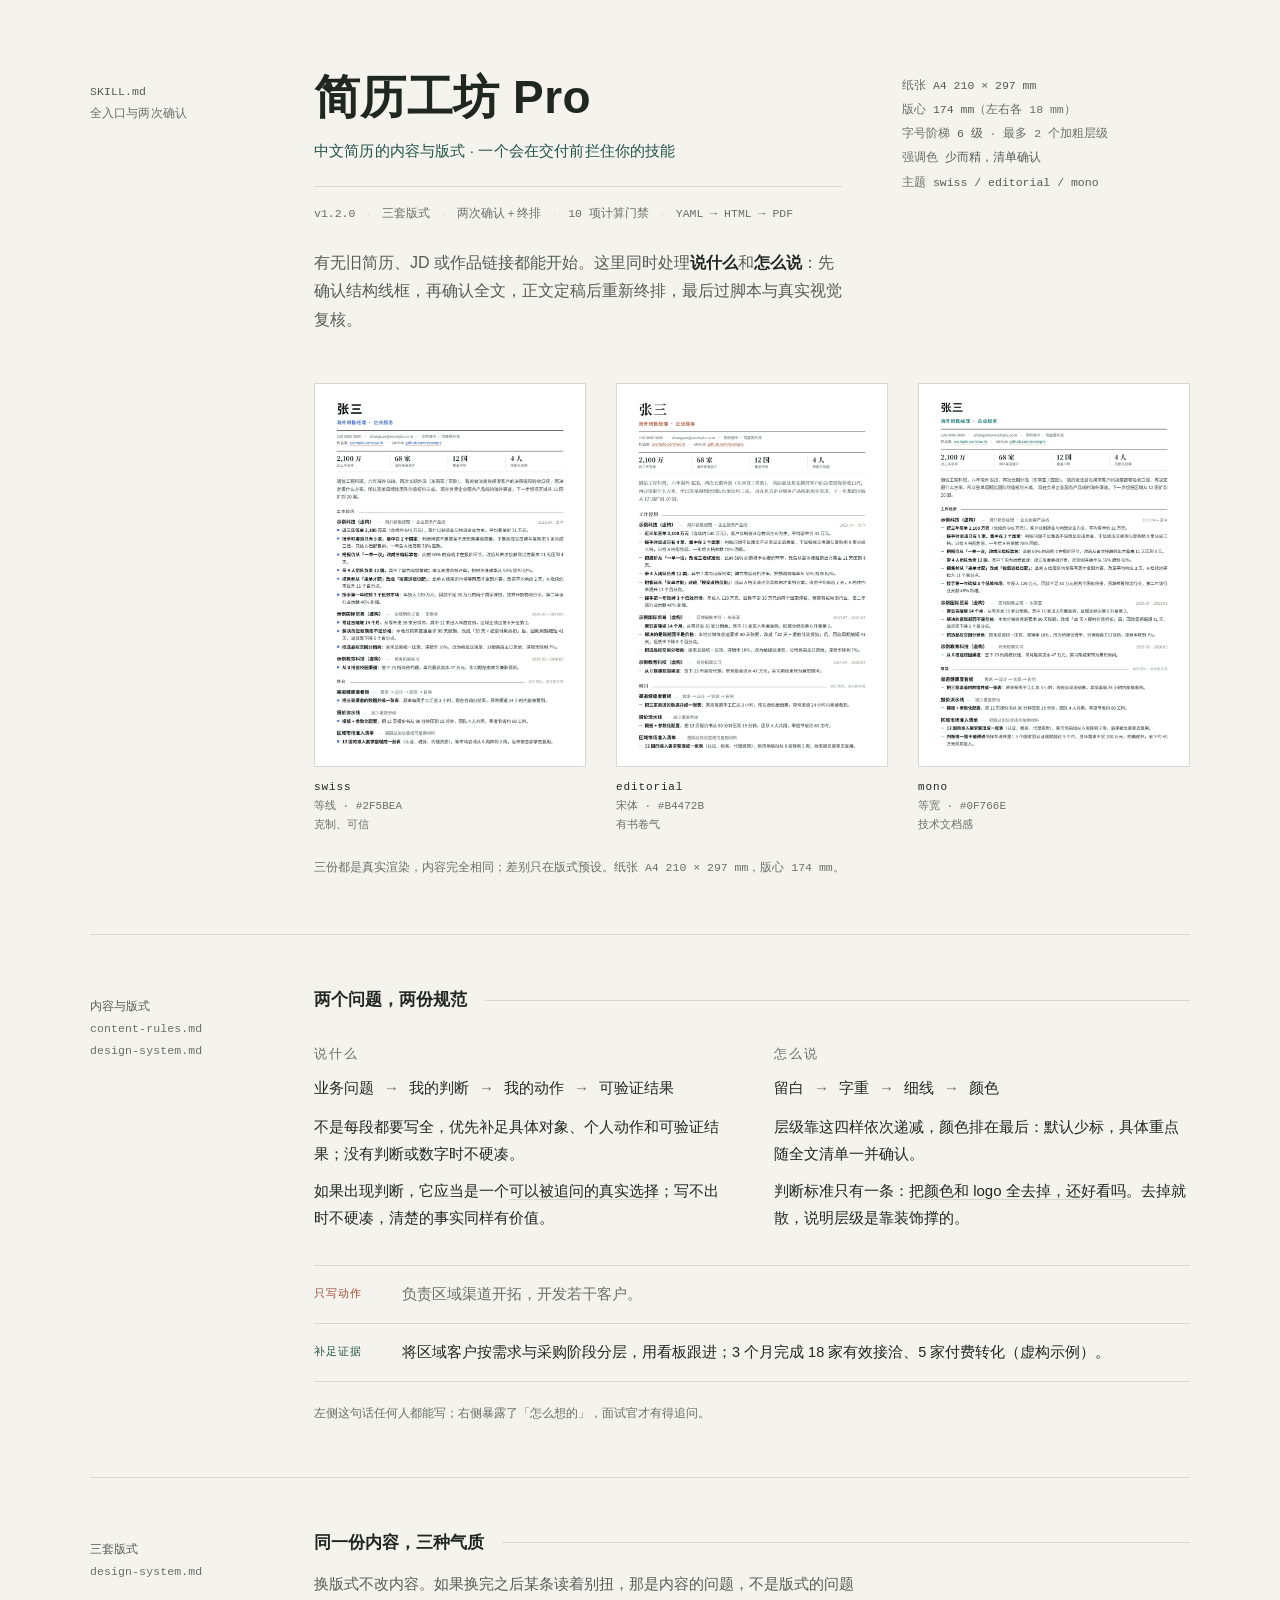
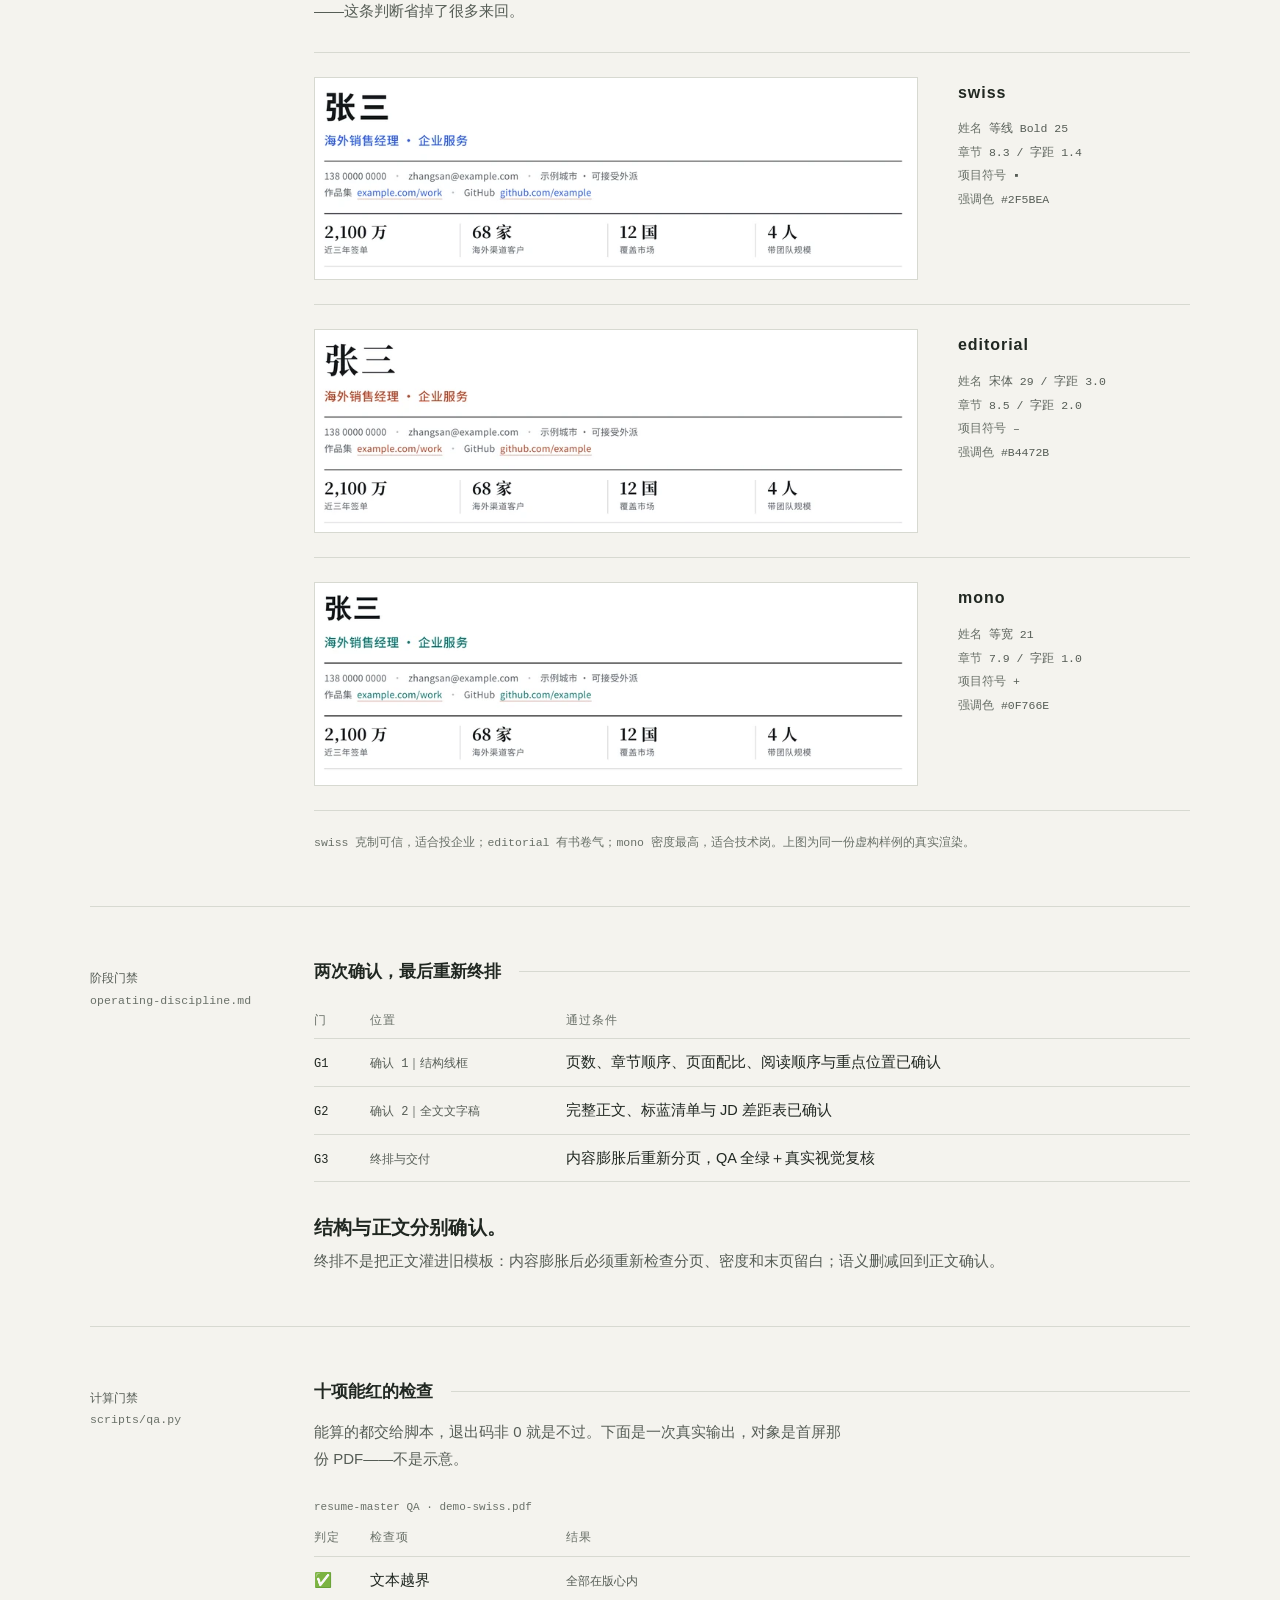
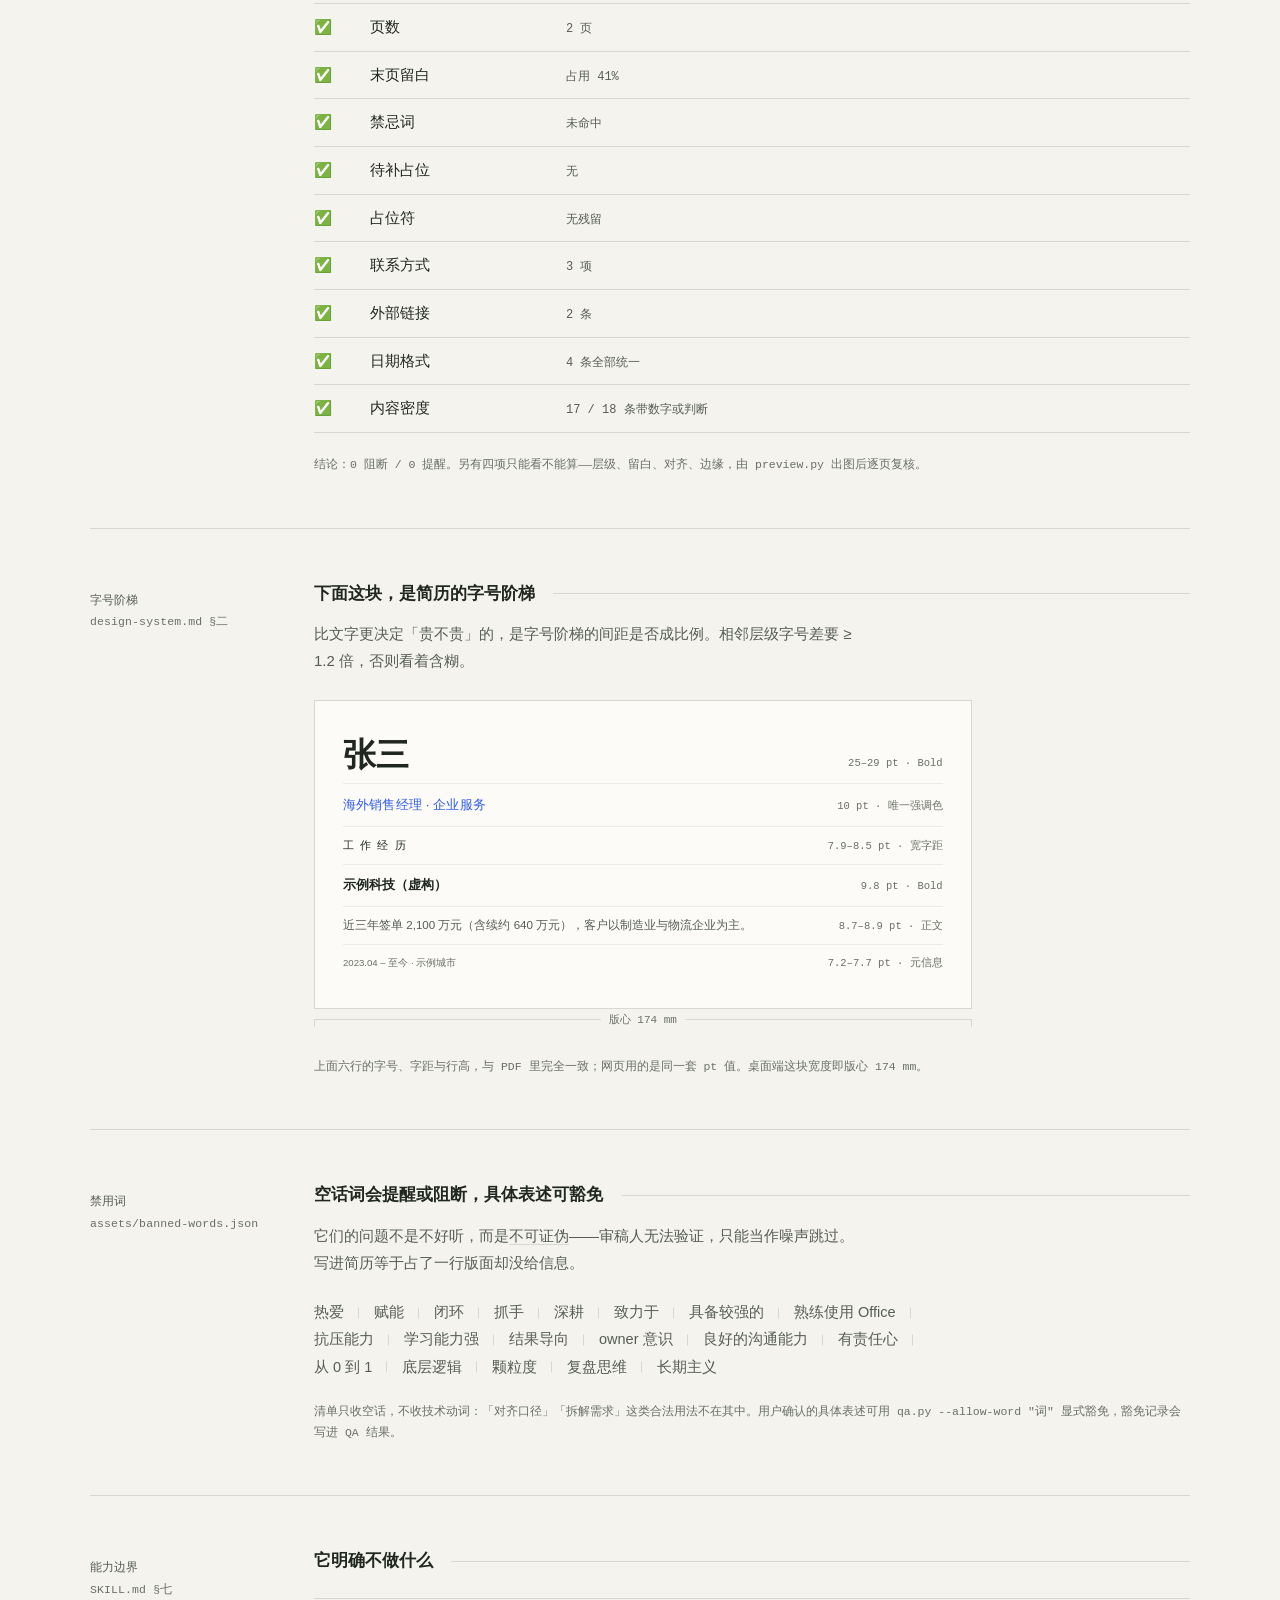
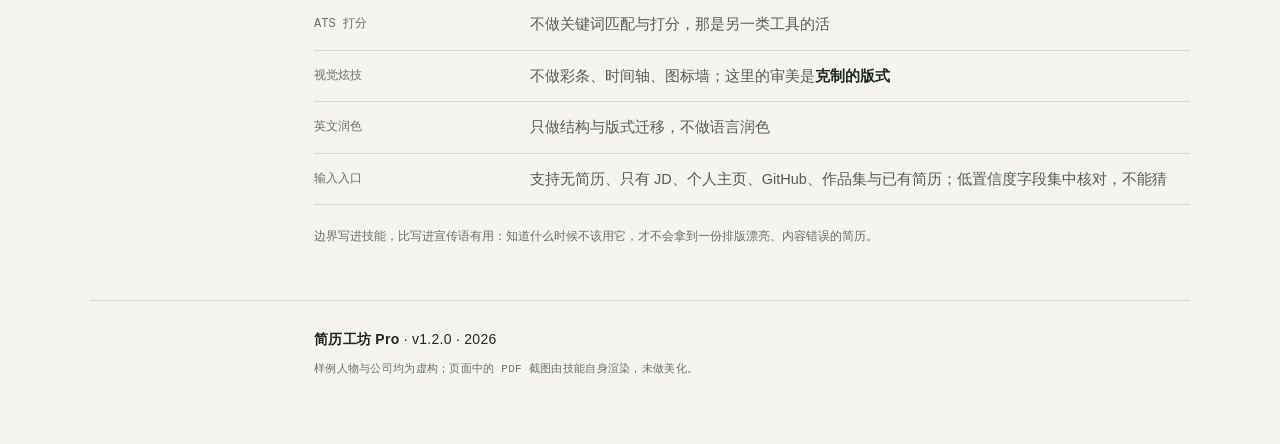
==== commit 024bb5e9: "docs: publish v1.2.0 workflow on project page" ====
--- a/docs/index.html
+++ b/docs/index.html
@@ -4,9 +4,9 @@
 <meta charset="utf-8">
 <meta name="viewport" content="width=device-width, initial-scale=1">
 <title>简历工坊 Pro · 中文简历的内容与版式</title>
-<meta name="description" content="简历工坊 Pro：先按目标 JD 审计并重构经历，写出 A4 精度的 HTML，打印成 PDF，再过计算门禁与视觉复核。三套版式、三道门、十项门禁。">
+<meta name="description" content="简历工坊 Pro：有无旧简历或 JD 都能开始，一轮集中问卷补齐素材，先确认结构线框与全文，再重新终排并做真实渲染验收。">
 <meta property="og:title" content="简历工坊 Pro">
-<meta property="og:description" content="中文简历的内容与版式一体化工作流：三套版式、三道门、十项计算门禁。">
+<meta property="og:description" content="通用中文简历工作流：全入口、集中问卷、两次确认、内容定稿后重新终排。">
 <meta property="og:type" content="website">
 <meta property="og:image" content="https://zhoujinq.github.io/resume-master/assets/resume-swiss.webp">
 <style>
@@ -278,7 +278,7 @@
 
   <!-- ============ 首屏 ============ -->
   <header class="hero row">
-    <div class="rail"><b>SKILL.md</b><span>两种模式与纪律</span></div>
+    <div class="rail"><b>SKILL.md</b><span>全入口与两次确认</span></div>
     <div class="col">
       <div class="hero-top">
         <div>
@@ -286,15 +286,14 @@
           <p class="role">中文简历的内容与版式 · 一个会在交付前拦住你的技能</p>
           <div class="hairline"></div>
           <p class="meta">
-            <span>v1.1.0</span>
+            <span>v1.2.0</span>
             <span>三套版式</span>
-            <span>三道门</span>
+            <span>两次确认＋终排</span>
             <span>10 项计算门禁</span>
             <span>YAML → HTML → PDF</span>
           </p>
           <p class="thesis">
-            一份简历只有两个问题：<strong>说什么</strong>，和<strong>怎么说</strong>。
-            大多数工具只解决一个。这里两个都管，交付前还要过双门禁：脚本全绿，加人工看四项。
+            有无旧简历、JD 或作品链接都能开始。这里同时处理<strong>说什么</strong>和<strong>怎么说</strong>：先确认结构线框，再确认全文，正文定稿后重新终排，最后过脚本与真实视觉复核。
           </p>
         </div>
         <div class="specs">
@@ -333,13 +332,13 @@
         <div>
           <h3>说什么</h3>
           <p class="steps">业务问题 <i>→</i> 我的判断 <i>→</i> 我的动作 <i>→</i> 可验证结果</p>
-          <p>不是每段都要写全，但「判断」和「结果」必须在。只有动作的 bullet 是岗位说明书，不是简历。</p>
-          <p>判断必须是一个<em>可以被反驳的立场</em>。写不出判断，说明这条经历还没想清楚，先别写。</p>
+          <p>不是每段都要写全，优先补足具体对象、个人动作和可验证结果；没有判断或数字时不硬凑。</p>
+          <p>如果出现判断，它应当是一个<em>可以被追问的真实选择</em>；写不出时不硬凑，清楚的事实同样有价值。</p>
         </div>
         <div>
           <h3>怎么说</h3>
           <p class="steps">留白 <i>→</i> 字重 <i>→</i> 细线 <i>→</i> 颜色</p>
-          <p>层级靠这四样依次递减，颜色排在最后：一页最多用 3 次强调色，全篇最多两个加粗层级。</p>
+          <p>层级靠这四样依次递减，颜色排在最后：默认少标，具体重点随全文清单一并确认。</p>
           <p>判断标准只有一条：<em>把颜色和 logo 全去掉，还好看吗</em>。去掉就散，说明层级是靠装饰撑的。</p>
         </div>
       </div>
@@ -347,11 +346,11 @@
       <div class="pair">
         <div class="pair-row bad">
           <span class="tag bad">只写动作</span>
-          <p>负责区域 B2B 渠道开拓，开发 36 家客户。</p>
+          <p>负责区域渠道开拓，开发若干客户。</p>
         </div>
         <div class="pair-row good">
-          <span class="tag good">带上判断</span>
-          <p>区域渠道散、客户跟进靠记忆，所以先做客户分层再看板化跟进，3 个月开发 36 家、B2B 业绩 TOP 5。</p>
+          <span class="tag good">补足证据</span>
+          <p>将区域客户按需求与采购阶段分层，用看板跟进；3 个月完成 18 家有效接洽、5 家付费转化（虚构示例）。</p>
         </div>
       </div>
       <p class="note-line">左侧这句话任何人都能写；右侧暴露了「怎么想的」，面试官才有得追问。</p>
@@ -403,24 +402,24 @@
     </div>
   </section>
 
-  <!-- ============ 三道门 ============ -->
+  <!-- ============ 两次确认与终排 ============ -->
   <section class="sec row">
     <div class="rail"><b>阶段门禁</b><span>operating-discipline.md</span></div>
     <div>
-      <h2>三道门，每道都要停</h2>
+      <h2>两次确认，最后重新终排</h2>
       <table>
         <thead>
           <tr><th>门</th><th>位置</th><th>通过条件</th></tr>
         </thead>
         <tbody>
-          <tr><td class="gate">G1</td><td class="mono">内容定稿前</td><td>用户逐条确认数字、角色、范围</td></tr>
-          <tr><td class="gate">G2</td><td class="mono">渲染前</td><td>章节顺序、取舍、删减已确认</td></tr>
-          <tr><td class="gate">G3</td><td class="mono">交付前</td><td>qa.py 全绿 + 视觉复核四项通过</td></tr>
+          <tr><td class="gate">G1</td><td class="mono">确认 1｜结构线框</td><td>页数、章节顺序、页面配比、阅读顺序与重点位置已确认</td></tr>
+          <tr><td class="gate">G2</td><td class="mono">确认 2｜全文文字稿</td><td>完整正文、标蓝清单与 JD 差距表已确认</td></tr>
+          <tr><td class="gate">G3</td><td class="mono">终排与交付</td><td>内容膨胀后重新分页，QA 全绿＋真实视觉复核</td></tr>
         </tbody>
       </table>
       <p class="strong-line">
-        门禁处必须停。
-        <span>替用户决定「这个应该没问题」，是返工最常见的来源——顶上去的代价是他拿着假简历去面试。</span>
+        结构与正文分别确认。
+        <span>终排不是把正文灌进旧模板：内容膨胀后必须重新检查分页、密度和末页留白；语义删减回到正文确认。</span>
       </p>
     </div>
   </section>
@@ -517,7 +516,7 @@
         <div><dt>ATS 打分</dt><dd>不做关键词匹配与打分，那是另一类工具的活</dd></div>
         <div><dt>视觉炫技</dt><dd>不做彩条、时间轴、图标墙；这里的审美是<strong>克制的版式</strong></dd></div>
         <div><dt>英文润色</dt><dd>只做结构与版式迁移，不做语言润色</dd></div>
-        <div><dt>读取旧简历</dt><dd>支持 PDF、DOCX、Markdown、TXT 与 YAML；扫描件和复杂版式的低置信度字段必须集中核对，不能猜</dd></div>
+        <div><dt>输入入口</dt><dd>支持无简历、只有 JD、个人主页、GitHub、作品集与已有简历；低置信度字段集中核对，不能猜</dd></div>
       </dl>
       <p class="note-line">边界写进技能，比写进宣传语有用：知道什么时候不该用它，才不会拿到一份排版漂亮、内容错误的简历。</p>
     </div>
@@ -527,7 +526,7 @@
     <div class="row">
       <div class="rail"></div>
       <div class="sig">
-        <b>简历工坊 Pro</b> · v1.1.0 · 2026
+        <b>简历工坊 Pro</b> · v1.2.0 · 2026
         <p class="fine" style="text-align:left;margin:8px 0 0">
           样例人物与公司均为虚构；页面中的 PDF 截图由技能自身渲染，未做美化。
         </p>
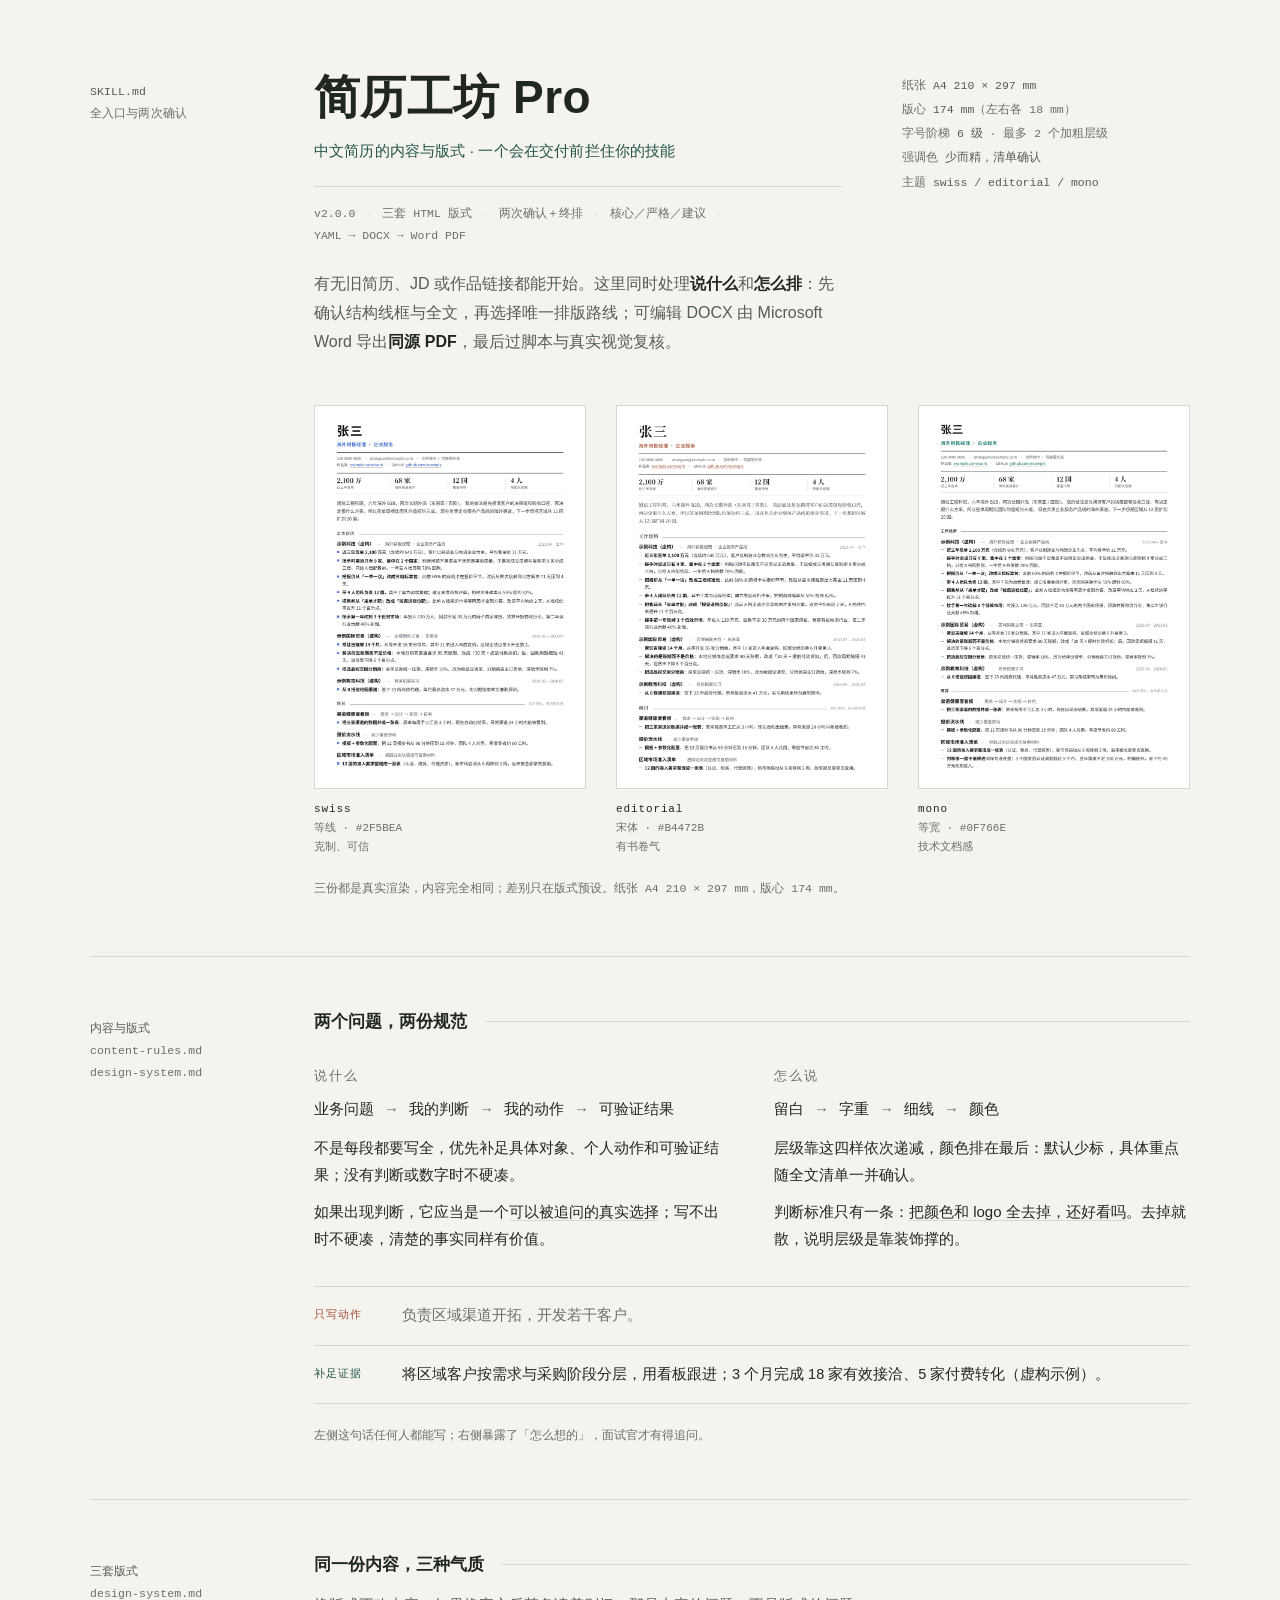
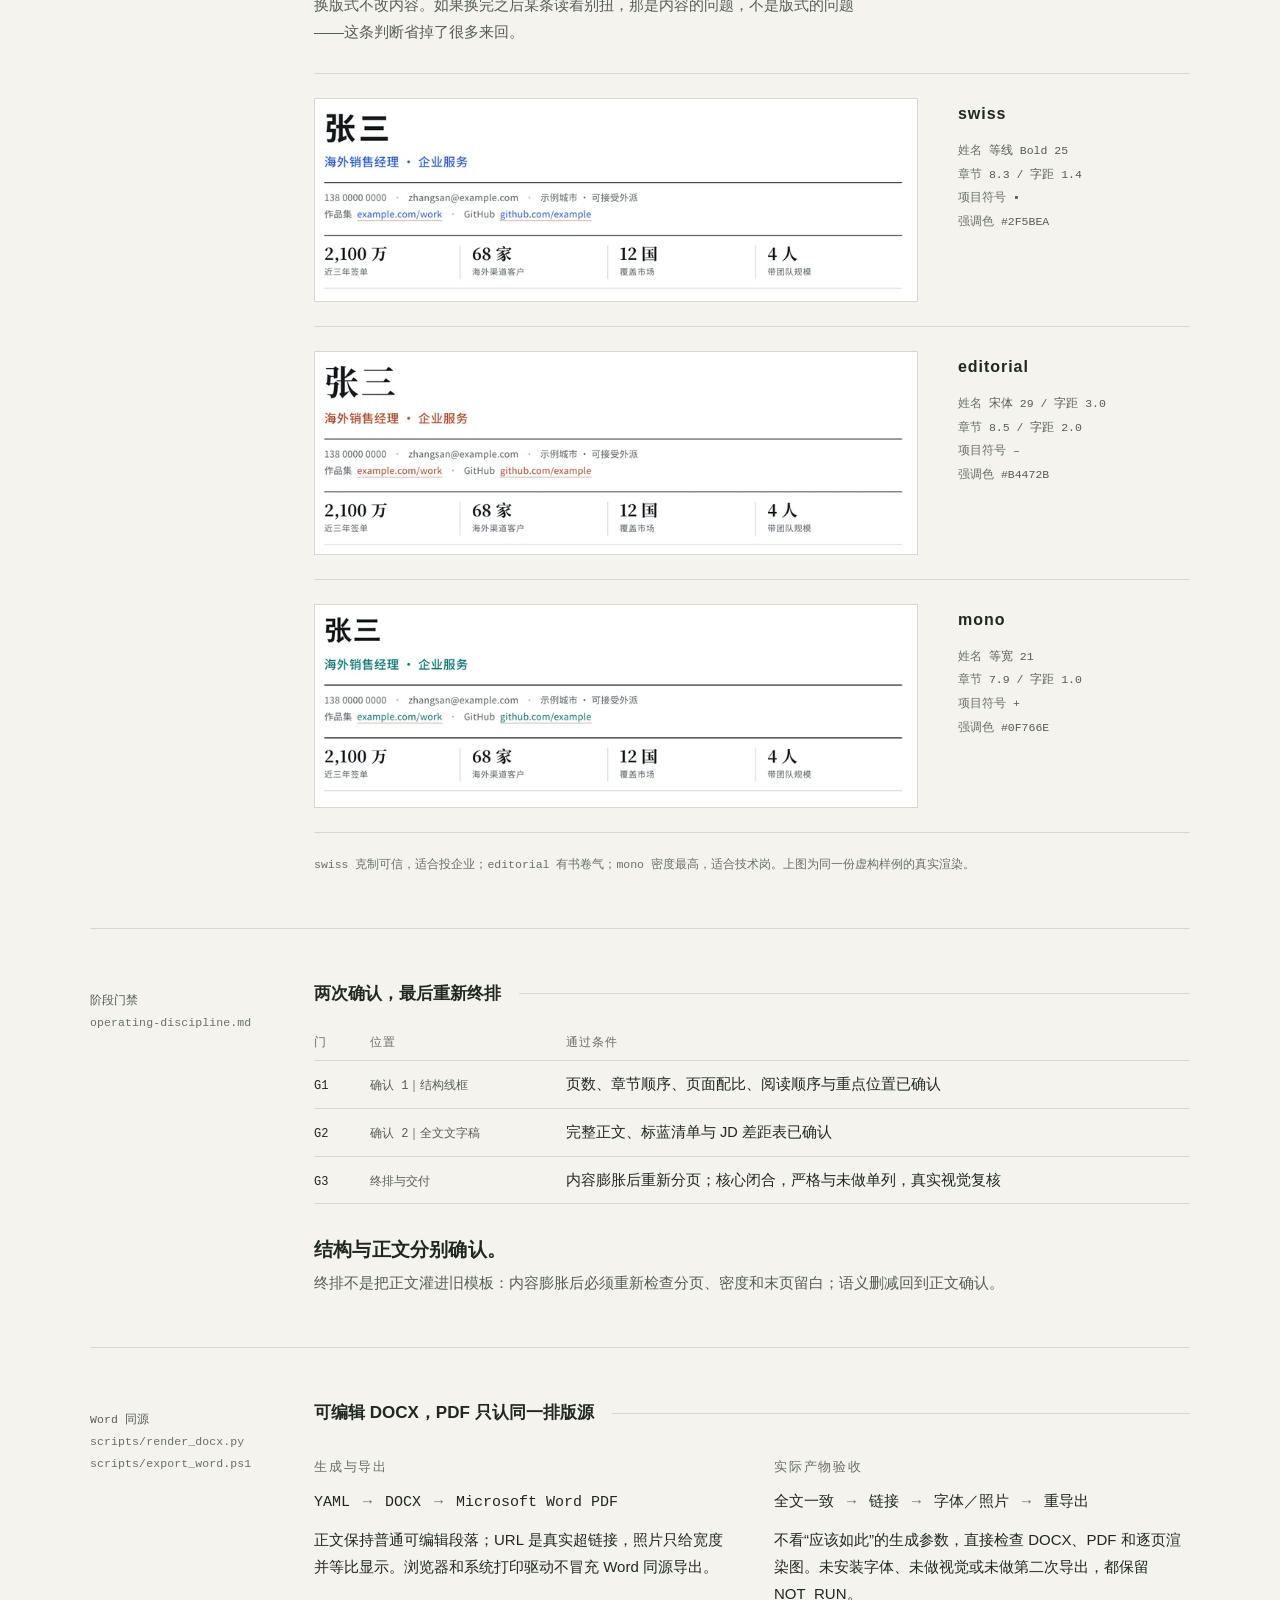
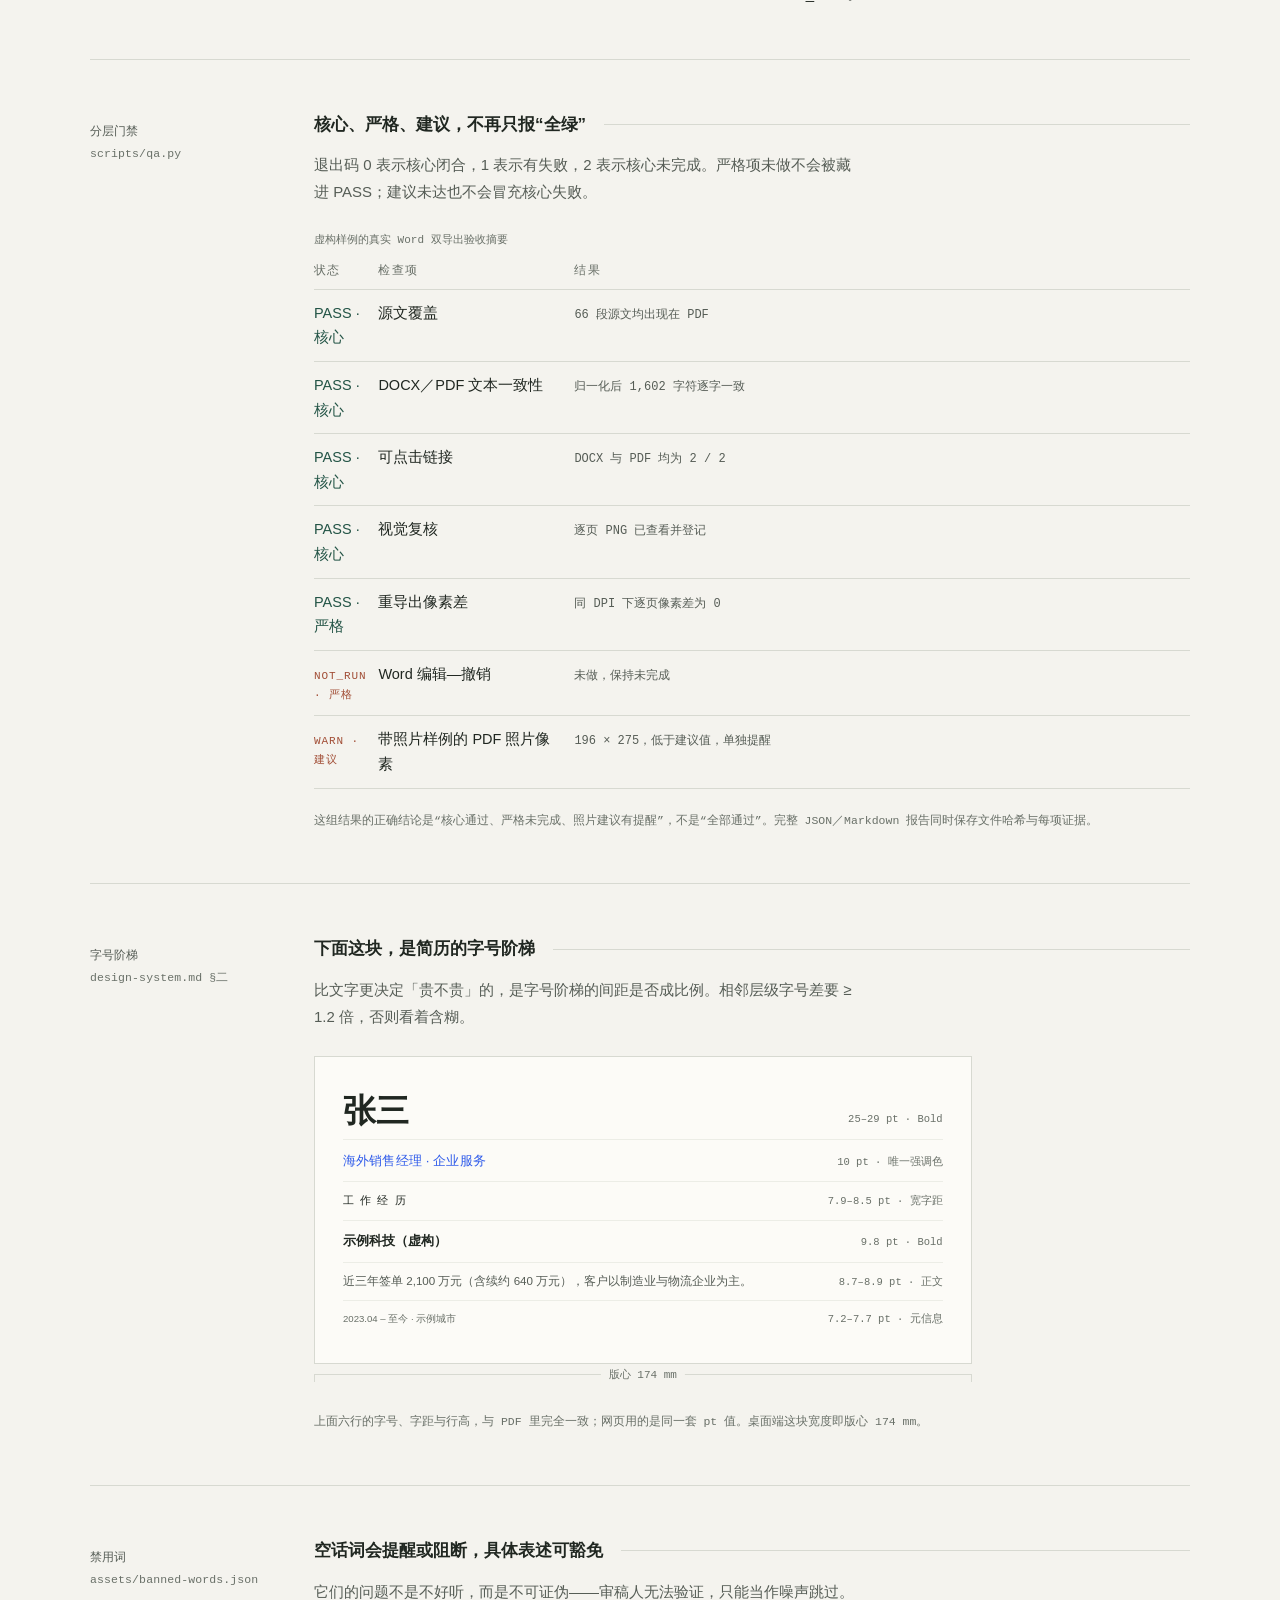
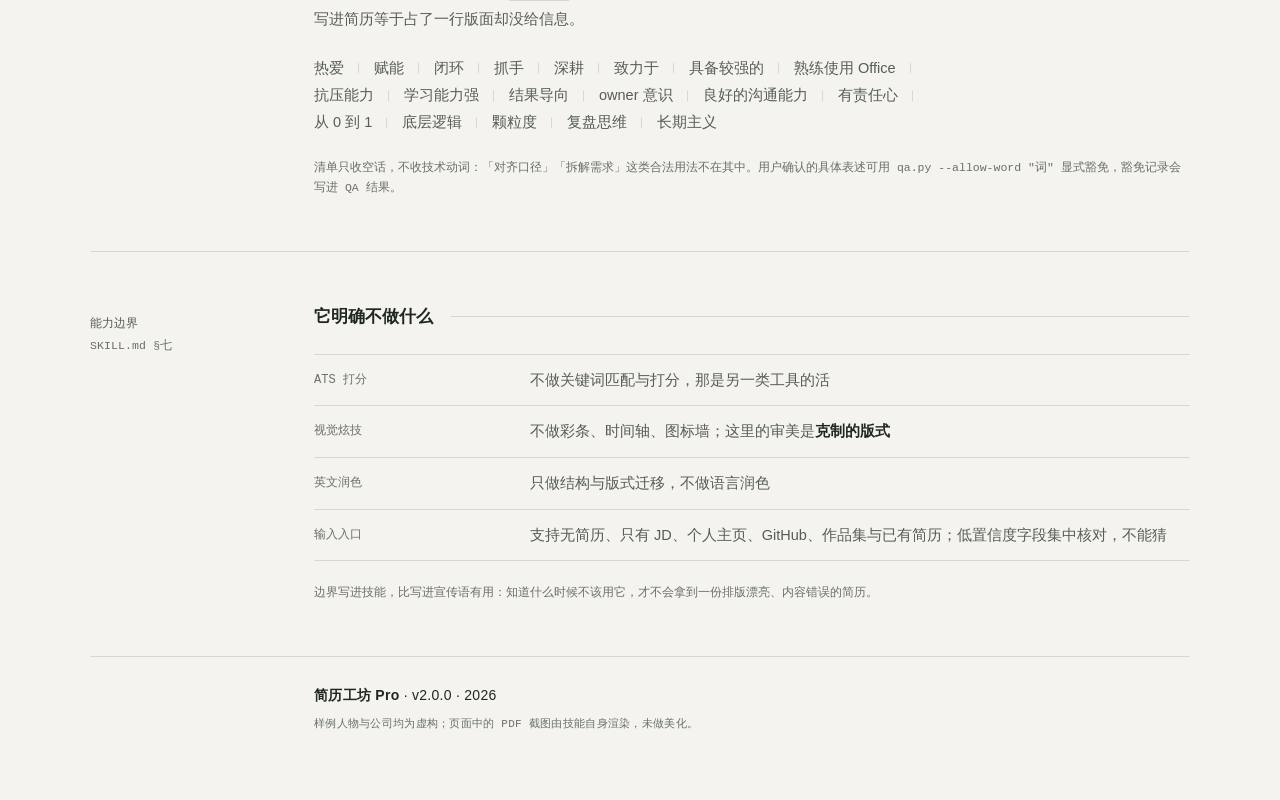
==== commit da763137: "feat: add evidence-based DOCX resume workflow" ====
--- a/docs/index.html
+++ b/docs/index.html
@@ -4,9 +4,9 @@
 <meta charset="utf-8">
 <meta name="viewport" content="width=device-width, initial-scale=1">
 <title>简历工坊 Pro · 中文简历的内容与版式</title>
-<meta name="description" content="简历工坊 Pro：有无旧简历或 JD 都能开始，一轮集中问卷补齐素材，先确认结构线框与全文，再重新终排并做真实渲染验收。">
+<meta name="description" content="简历工坊 Pro：全入口、事实治理、两次确认、可编辑 DOCX 与 Microsoft Word 同源 PDF，以及核心／严格／建议分层验收。">
 <meta property="og:title" content="简历工坊 Pro">
-<meta property="og:description" content="通用中文简历工作流：全入口、集中问卷、两次确认、内容定稿后重新终排。">
+<meta property="og:description" content="中文简历工作流：先统一事实，再确认结构与全文；支持 DOCX 同源 PDF 和真实渲染验收。">
 <meta property="og:type" content="website">
 <meta property="og:image" content="https://zhoujinq.github.io/resume-master/assets/resume-swiss.webp">
 <style>
@@ -286,14 +286,14 @@
           <p class="role">中文简历的内容与版式 · 一个会在交付前拦住你的技能</p>
           <div class="hairline"></div>
           <p class="meta">
-            <span>v1.2.0</span>
-            <span>三套版式</span>
+            <span>v2.0.0</span>
+            <span>三套 HTML 版式</span>
             <span>两次确认＋终排</span>
-            <span>10 项计算门禁</span>
-            <span>YAML → HTML → PDF</span>
+            <span>核心／严格／建议</span>
+            <span>YAML → DOCX → Word PDF</span>
           </p>
           <p class="thesis">
-            有无旧简历、JD 或作品链接都能开始。这里同时处理<strong>说什么</strong>和<strong>怎么说</strong>：先确认结构线框，再确认全文，正文定稿后重新终排，最后过脚本与真实视觉复核。
+            有无旧简历、JD 或作品链接都能开始。这里同时处理<strong>说什么</strong>和<strong>怎么排</strong>：先确认结构线框与全文，再选择唯一排版路线；可编辑 DOCX 由 Microsoft Word 导出<strong>同源 PDF</strong>，最后过脚本与真实视觉复核。
           </p>
         </div>
         <div class="specs">
@@ -414,7 +414,7 @@
         <tbody>
           <tr><td class="gate">G1</td><td class="mono">确认 1｜结构线框</td><td>页数、章节顺序、页面配比、阅读顺序与重点位置已确认</td></tr>
           <tr><td class="gate">G2</td><td class="mono">确认 2｜全文文字稿</td><td>完整正文、标蓝清单与 JD 差距表已确认</td></tr>
-          <tr><td class="gate">G3</td><td class="mono">终排与交付</td><td>内容膨胀后重新分页，QA 全绿＋真实视觉复核</td></tr>
+          <tr><td class="gate">G3</td><td class="mono">终排与交付</td><td>内容膨胀后重新分页；核心闭合，严格与未做单列，真实视觉复核</td></tr>
         </tbody>
       </table>
       <p class="strong-line">
@@ -424,31 +424,47 @@
     </div>
   </section>
 
-  <!-- ============ 门禁输出 ============ -->
-  <section class="sec row">
-    <div class="rail"><b>计算门禁</b><span>scripts/qa.py</span></div>
-    <div>
-      <h2>十项能红的检查</h2>
+  <!-- ============ 同源路线与分层门禁 ============ -->
+  <section class="sec row">
+    <div class="rail"><b>Word 同源</b><span>scripts/render_docx.py</span><span>scripts/export_word.ps1</span></div>
+    <div>
+      <h2>可编辑 DOCX，PDF 只认同一排版源</h2>
+      <div class="split">
+        <div>
+          <h3>生成与导出</h3>
+          <p class="steps">YAML <i>→</i> DOCX <i>→</i> Microsoft Word PDF</p>
+          <p>正文保持普通可编辑段落；URL 是真实超链接，照片只给宽度并等比显示。浏览器和系统打印驱动不冒充 Word 同源导出。</p>
+        </div>
+        <div>
+          <h3>实际产物验收</h3>
+          <p class="steps">全文一致 <i>→</i> 链接 <i>→</i> 字体／照片 <i>→</i> 重导出</p>
+          <p>不看“应该如此”的生成参数，直接检查 DOCX、PDF 和逐页渲染图。未安装字体、未做视觉或未做第二次导出，都保留 NOT_RUN。</p>
+        </div>
+      </div>
+    </div>
+  </section>
+
+  <section class="sec row">
+    <div class="rail"><b>分层门禁</b><span>scripts/qa.py</span></div>
+    <div>
+      <h2>核心、严格、建议，不再只报“全绿”</h2>
       <p class="lede">
-        能算的都交给脚本，退出码非 0 就是不过。下面是一次真实输出，对象是首屏那份 PDF——不是示意。
+        退出码 0 表示核心闭合，1 表示有失败，2 表示核心未完成。严格项未做不会被藏进 PASS；建议未达也不会冒充核心失败。
       </p>
       <table>
-        <caption>resume-master QA · demo-swiss.pdf</caption>
-        <thead><tr><th>判定</th><th>检查项</th><th>结果</th></tr></thead>
+        <caption>虚构样例的真实 Word 双导出验收摘要</caption>
+        <thead><tr><th>状态</th><th>检查项</th><th>结果</th></tr></thead>
         <tbody>
-          <tr><td class="ok">✅</td><td>文本越界</td><td class="mono">全部在版心内</td></tr>
-          <tr><td class="ok">✅</td><td>页数</td><td class="mono">2 页</td></tr>
-          <tr><td class="ok">✅</td><td>末页留白</td><td class="mono">占用 41%</td></tr>
-          <tr><td class="ok">✅</td><td>禁忌词</td><td class="mono">未命中</td></tr>
-          <tr><td class="ok">✅</td><td>待补占位</td><td class="mono">无</td></tr>
-          <tr><td class="ok">✅</td><td>占位符</td><td class="mono">无残留</td></tr>
-          <tr><td class="ok">✅</td><td>联系方式</td><td class="mono">3 项</td></tr>
-          <tr><td class="ok">✅</td><td>外部链接</td><td class="mono">2 条</td></tr>
-          <tr><td class="ok">✅</td><td>日期格式</td><td class="mono">4 条全部统一</td></tr>
-          <tr><td class="ok">✅</td><td>内容密度</td><td class="mono">17 / 18 条带数字或判断</td></tr>
+          <tr><td class="ok">PASS · 核心</td><td>源文覆盖</td><td class="mono">66 段源文均出现在 PDF</td></tr>
+          <tr><td class="ok">PASS · 核心</td><td>DOCX／PDF 文本一致性</td><td class="mono">归一化后 1,602 字符逐字一致</td></tr>
+          <tr><td class="ok">PASS · 核心</td><td>可点击链接</td><td class="mono">DOCX 与 PDF 均为 2 / 2</td></tr>
+          <tr><td class="ok">PASS · 核心</td><td>视觉复核</td><td class="mono">逐页 PNG 已查看并登记</td></tr>
+          <tr><td class="ok">PASS · 严格</td><td>重导出像素差</td><td class="mono">同 DPI 下逐页像素差为 0</td></tr>
+          <tr><td class="tag bad">NOT_RUN · 严格</td><td>Word 编辑—撤销</td><td class="mono">未做，保持未完成</td></tr>
+          <tr><td class="tag bad">WARN · 建议</td><td>带照片样例的 PDF 照片像素</td><td class="mono">196 × 275，低于建议值，单独提醒</td></tr>
         </tbody>
       </table>
-      <p class="note-line">结论：0 阻断 / 0 提醒。另有四项只能看不能算——层级、留白、对齐、边缘，由 preview.py 出图后逐页复核。</p>
+      <p class="note-line">这组结果的正确结论是“核心通过、严格未完成、照片建议有提醒”，不是“全部通过”。完整 JSON／Markdown 报告同时保存文件哈希与每项证据。</p>
     </div>
   </section>
 
@@ -526,7 +542,7 @@
     <div class="row">
       <div class="rail"></div>
       <div class="sig">
-        <b>简历工坊 Pro</b> · v1.2.0 · 2026
+        <b>简历工坊 Pro</b> · v2.0.0 · 2026
         <p class="fine" style="text-align:left;margin:8px 0 0">
           样例人物与公司均为虚构；页面中的 PDF 截图由技能自身渲染，未做美化。
         </p>
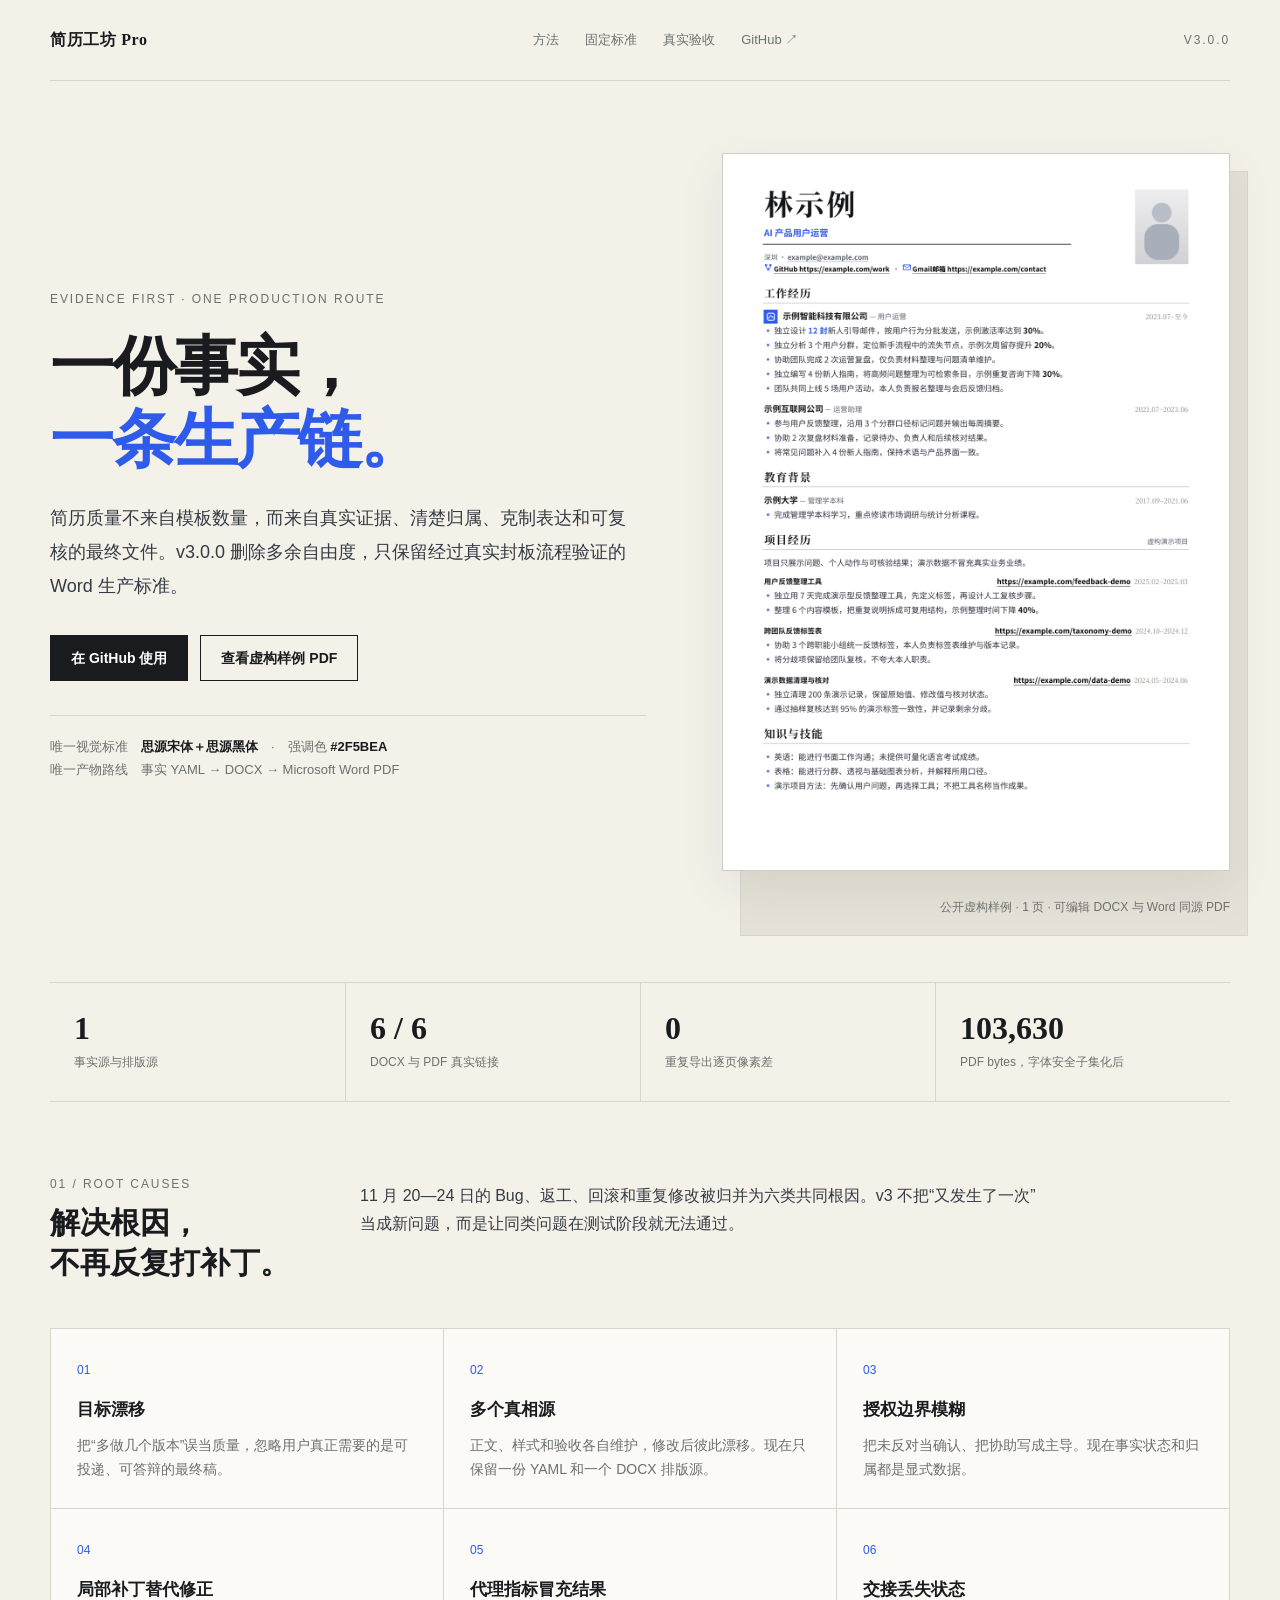
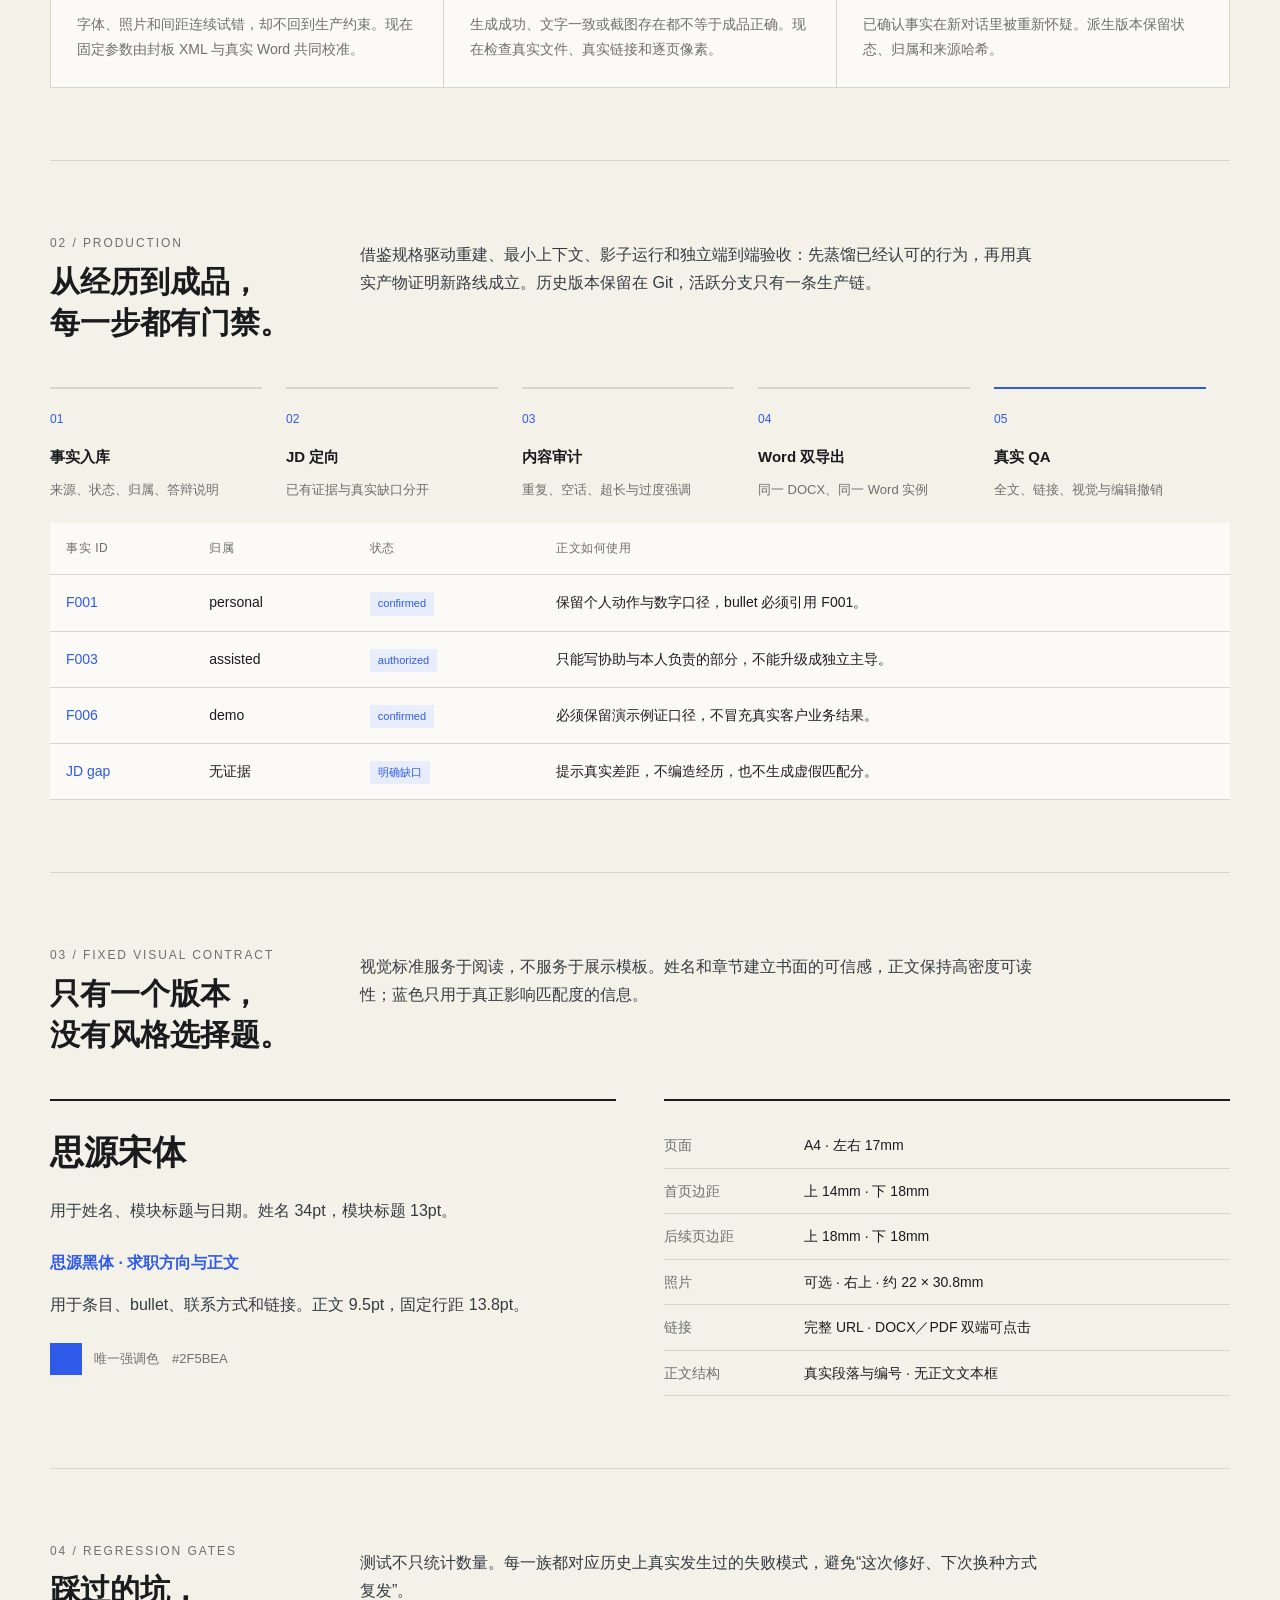
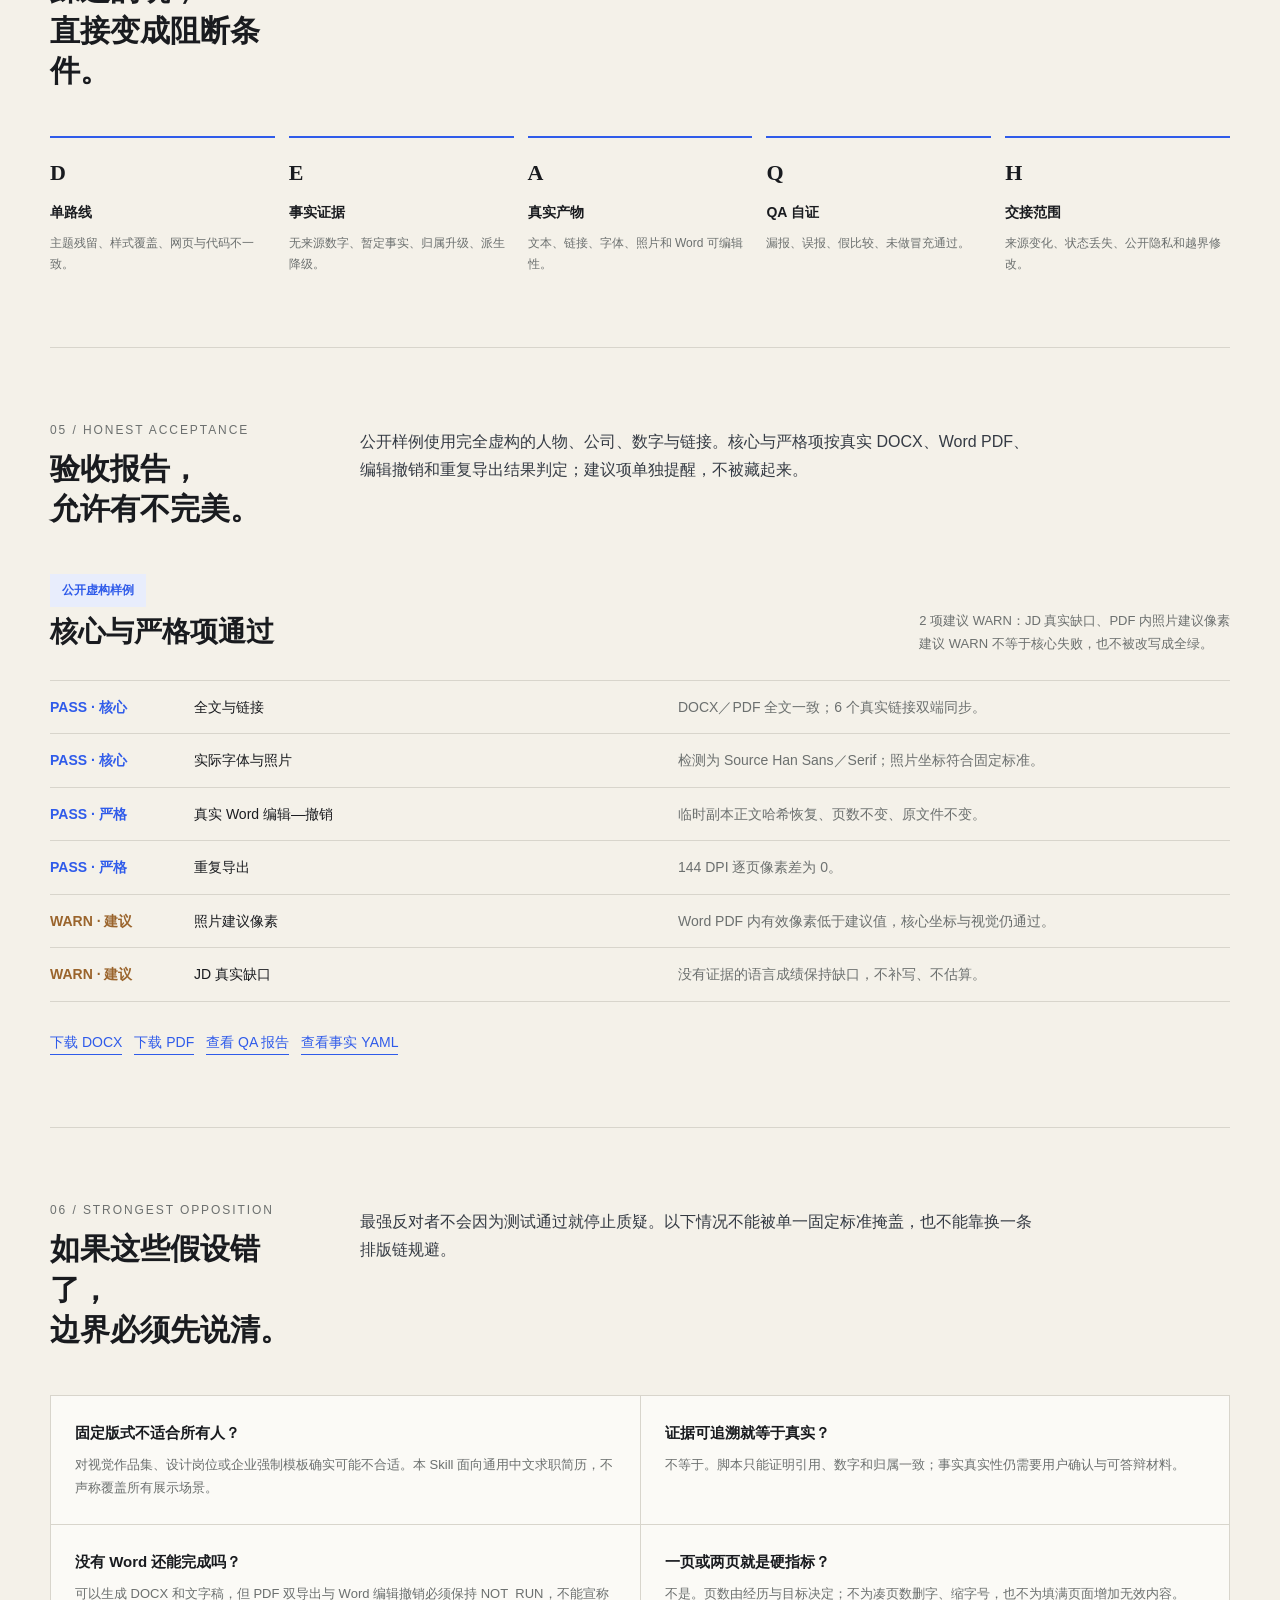
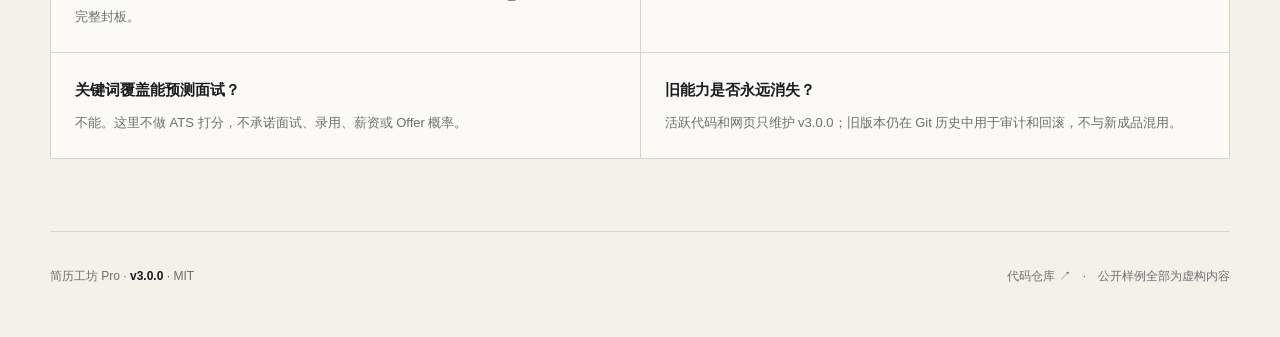
==== commit ccc2a5b2: "feat!: rebuild resume workflow around one evidence-backed Word route Remove theme and renderer choic" ====
--- a/docs/index.html
+++ b/docs/index.html
@@ -3,553 +3,103 @@
 <head>
 <meta charset="utf-8">
 <meta name="viewport" content="width=device-width, initial-scale=1">
-<title>简历工坊 Pro · 中文简历的内容与版式</title>
-<meta name="description" content="简历工坊 Pro：全入口、事实治理、两次确认、可编辑 DOCX 与 Microsoft Word 同源 PDF，以及核心／严格／建议分层验收。">
-<meta property="og:title" content="简历工坊 Pro">
-<meta property="og:description" content="中文简历工作流：先统一事实，再确认结构与全文；支持 DOCX 同源 PDF 和真实渲染验收。">
+<title>简历工坊 Pro v3.0.0 · 一份事实，一条生产链</title>
+<meta name="description" content="基于证据台账、定向正文、唯一 DOCX 排版源与 Microsoft Word 同源 PDF 的中文简历 Skill。固定思源宋体、思源黑体与 #2F5BEA，提供真实产物验收。">
+<meta property="og:title" content="简历工坊 Pro v3.0.0">
+<meta property="og:description" content="不再选择模板。用一份事实基线、一条 Word 生产链和一套真实 QA，把简历做得可信、可编辑、可复核。">
 <meta property="og:type" content="website">
-<meta property="og:image" content="https://zhoujinq.github.io/resume-master/assets/resume-swiss.webp">
 <style>
-  :root{
-    --paper:#F4F3EE;
-    --surface:#FCFBF7;
-    --ink:#202721;
-    --muted:#697068;
-    --muted-strong:#565D56;
-    --line:#D7D9D1;
-    --accent:#235446;
-    --danger:#A14D35;
-    --accent-soft:#E4ECE7;
-    --mono:"Maple Mono",ui-monospace,SFMono-Regular,Consolas,"Liberation Mono",monospace;
-    --sans:"Noto Sans SC","PingFang SC","Microsoft YaHei","DengXian",sans-serif;
-  }
-  *{box-sizing:border-box}
-  html{-webkit-text-size-adjust:100%}
-  body{
-    margin:0;
-    background:var(--paper);
-    color:var(--ink);
-    font-family:var(--sans);
-    font-size:16px;
-    line-height:1.75;
-    font-weight:400;
-    -webkit-font-smoothing:antialiased;
-  }
-  .page{max-width:1180px;margin:0 auto;padding:0 40px}
-
-  /* ---------- 网格：左侧版边注记 + 右侧正文列 ---------- */
-  .row{display:grid;grid-template-columns:176px minmax(0,1fr);gap:48px}
-  .rail{
-    font-family:var(--mono);font-size:11.5px;line-height:1.9;
-    color:var(--muted);letter-spacing:.01em;padding-top:9px;
-  }
-  .rail b{display:block;font-weight:400;color:var(--muted-strong)}
-  .rail span{display:block}
-
-  /* ---------- 首屏 ---------- */
-  .hero{padding:72px 0 56px}
-  .hero-top{display:grid;grid-template-columns:minmax(0,1fr) 288px;gap:60px;align-items:start}
-  .specs{
-    padding-top:2px;
-    font-family:var(--mono);font-size:11.5px;line-height:2.1;color:var(--muted);
-  }
-  .specs span{display:block}
-  .specs b{font-weight:400;color:var(--muted-strong)}
-  .plates{display:grid;grid-template-columns:repeat(3,1fr);gap:30px;margin:48px 0 0}
-  .plates figure{margin:0}
-  .plates img{
-    display:block;width:100%;height:auto;
-    border:1px solid var(--line);background:var(--surface);
-  }
-  .plates figcaption{
-    margin-top:11px;font-family:var(--mono);font-size:11px;color:var(--muted);line-height:1.75;
-  }
-  .plates figcaption b{font-weight:400;color:var(--ink);letter-spacing:.08em}
-  h1{
-    margin:0;font-size:clamp(34px,4.2vw,46px);line-height:1.12;
-    font-weight:700;letter-spacing:.01em;
-  }
-  .role{
-    margin:14px 0 0;font-size:15px;color:var(--accent);letter-spacing:.01em;
-  }
-  .hairline{height:1px;background:var(--line);margin:22px 0 16px}
-  .meta{
-    font-family:var(--mono);font-size:11.5px;color:var(--muted);
-    display:flex;flex-wrap:wrap;line-height:1.9;
-  }
-  .meta span::after{content:"·";margin:0 10px;color:var(--line)}
-  .meta span:last-child::after{content:"";margin:0}
-  .thesis{
-    margin:24px 0 0;max-width:34em;font-size:16px;line-height:1.8;color:var(--muted-strong);
-  }
-  .thesis strong{color:var(--ink);font-weight:700}
-
-  /* ---------- 章节 ---------- */
-  .sec{border-top:1px solid var(--line);padding:52px 0}
-  .sec h2{
-    margin:0 0 4px;font-size:17px;font-weight:700;line-height:1.5;
-    display:flex;align-items:center;gap:18px;
-  }
-  .sec h2::after{content:"";flex:1;height:1px;background:var(--line)}
-  .lede{margin:14px 0 0;max-width:36em;font-size:15px;line-height:1.8;color:var(--muted-strong)}
-  .prose{margin:16px 0 0;max-width:36em}
-  .prose p{margin:0 0 12px}
-  .prose p:last-child{margin-bottom:0}
-  em{font-style:normal;border-bottom:1px solid var(--line)}
-  .k{font-weight:700}
-
-  /* ---------- 两问并列 ---------- */
-  .split{display:grid;grid-template-columns:1fr 1fr;gap:44px;margin-top:30px}
-  .split h3{
-    margin:0 0 10px;font-size:13px;font-weight:400;letter-spacing:.14em;color:var(--muted);
-  }
-  .split p{margin:0 0 10px;font-size:15px;line-height:1.8}
-  .split p:last-child{margin-bottom:0}
-  .steps{font-family:var(--mono);font-size:12.5px;line-height:2;color:var(--ink);margin:0}
-  .steps i{font-style:normal;color:var(--muted);padding:0 4px}
-
-  /* ---------- 改前 / 改后 ---------- */
-  .pair{margin-top:34px;border-top:1px solid var(--line)}
-  .pair-row{
-    display:grid;grid-template-columns:64px minmax(0,1fr);gap:24px;
-    padding:16px 0;border-bottom:1px solid var(--line);
-  }
-  .pair-row p{margin:0;font-size:14.5px;line-height:1.75}
-  .tag{font-family:var(--mono);font-size:11px;letter-spacing:.08em;padding-top:3px}
-  .tag.bad{color:var(--danger)}
-  .tag.good{color:var(--accent)}
-  .pair-row.bad p{color:var(--muted)}
-  .note-line{
-    margin:22px 0 0;font-family:var(--mono);font-size:11.5px;color:var(--muted);line-height:1.8;
-  }
-
-  /* ---------- 三套版式 ---------- */
-  .presets{display:grid;margin-top:28px;border-top:1px solid var(--line)}
-  .preset{
-    display:grid;grid-template-columns:minmax(0,1fr) 232px;gap:40px;align-items:start;
-    padding:24px 0;border-bottom:1px solid var(--line);
-  }
-  .preset img{
-    display:block;width:100%;height:auto;border:1px solid var(--line);background:var(--surface);
-  }
-  .preset dl{margin:0;font-family:var(--mono);font-size:11.5px;line-height:2.05;color:var(--muted)}
-  .preset dt{
-    font-family:var(--sans);font-size:16px;color:var(--ink);font-weight:700;letter-spacing:.06em;
-    margin-bottom:8px;
-  }
-  .preset dd{margin:0}
-  .preset dd b{font-weight:400;color:var(--muted-strong)}
-
-  /* ---------- 表格 ---------- */
-  table{width:100%;border-collapse:collapse;margin-top:26px;text-align:left}
-  caption{
-    caption-side:top;text-align:left;font-family:var(--mono);font-size:11px;
-    color:var(--muted);padding-bottom:10px;
-  }
-  th{
-    font-size:11.5px;font-weight:400;color:var(--muted);letter-spacing:.1em;
-    padding:0 12px 8px 0;border-bottom:1px solid var(--line);white-space:nowrap;
-  }
-  td{
-    font-size:14.5px;line-height:1.7;padding:11px 12px 11px 0;
-    border-bottom:1px solid var(--line);vertical-align:baseline;
-  }
-  td:last-child,th:last-child{padding-right:0}
-  th:first-child,td:first-child{width:56px}
-  th:nth-child(2),td:nth-child(2){width:196px}
-  td.mono{font-family:var(--mono);font-size:12px;color:var(--muted-strong);white-space:nowrap}
-  td.gate{font-family:var(--mono);font-size:12px;color:var(--ink);white-space:nowrap}
-  .ok{color:var(--accent)}
-  .strong-line{
-    margin:30px 0 0;font-size:19px;line-height:1.65;font-weight:700;letter-spacing:.01em;
-  }
-  .strong-line span{display:block;margin-top:6px;font-size:14.5px;font-weight:400;color:var(--muted-strong);letter-spacing:0}
-
-  /* ---------- 字号阶梯（真实 pt） ---------- */
-  .specimen{
-    margin-top:26px;padding:26px 28px;background:var(--surface);
-    border:1px solid var(--line);width:174mm;max-width:100%;
-  }
-  .specimen .line{
-    display:grid;grid-template-columns:minmax(0,1fr) 150px;gap:24px;align-items:baseline;
-    padding:9px 0;
-  }
-  .specimen .line + .line{border-top:1px solid #ECEDE6}
-  .specimen .s-name{font-size:25pt;font-weight:700;line-height:1.15;letter-spacing:.01em}
-  .specimen .s-role{font-size:10pt;color:#2F5BEA;letter-spacing:.01em}
-  .specimen .s-sec{font-size:8.3pt;letter-spacing:.14em}
-  .specimen .s-org{font-size:9.8pt;font-weight:700}
-  .specimen .s-body{font-size:8.7pt;line-height:1.6;color:var(--muted-strong)}
-  .specimen .s-meta{font-size:7.2pt;color:var(--muted)}
-  .specimen .tag-pt{
-    font-family:var(--mono);font-size:10.5px;color:var(--muted);text-align:right;white-space:nowrap;
-  }
-  .measure2{position:relative;height:16px;margin-top:10px;width:174mm;max-width:100%;border-top:1px solid var(--line)}
-  .measure2::before,.measure2::after{content:"";position:absolute;top:0;width:1px;height:7px;background:var(--line)}
-  .measure2::before{left:0}.measure2::after{right:0}
-  .measure2 span{
-    position:absolute;left:50%;top:-9px;transform:translateX(-50%);background:var(--paper);
-    padding:0 8px;font-family:var(--mono);font-size:11px;color:var(--muted);
-  }
-
-  /* ---------- 禁忌词 ---------- */
-  .words{display:flex;flex-wrap:wrap;margin-top:24px;max-width:40em;row-gap:2px}
-  .words span{
-    position:relative;font-size:14.5px;color:var(--muted-strong);
-    padding-right:15px;margin-right:15px;
-  }
-  .words span::after{
-    content:"";position:absolute;right:0;top:50%;transform:translateY(-50%);
-    width:1px;height:11px;background:var(--line);
-  }
-  .words span:last-child{padding-right:0;margin-right:0}
-  .words span:last-child::after{content:none}
-
-  /* ---------- 边界 ---------- */
-  .limits{margin-top:24px;border-top:1px solid var(--line)}
-  .limits div{
-    display:grid;grid-template-columns:190px minmax(0,1fr);gap:26px;
-    padding:13px 0;border-bottom:1px solid var(--line);font-size:14.5px;line-height:1.7;
-  }
-  .limits dt{font-family:var(--mono);font-size:12px;color:var(--muted);padding-top:2px}
-  .limits dd{margin:0;color:var(--muted-strong)}
-  .limits dd b,.limits dd strong{color:var(--ink);font-weight:700}
-
-  /* ---------- 收尾 ---------- */
-  footer{border-top:1px solid var(--line);padding:26px 0 64px}
-  footer .row{align-items:baseline}
-  .sig{font-size:14px;letter-spacing:.02em}
-  .sig b{font-weight:700}
-  .fine{font-family:var(--mono);font-size:11px;color:var(--muted);text-align:right;line-height:1.8}
-
-  /* ---------- 入场：只做一次 ---------- */
-  @keyframes plate-in{from{opacity:0;transform:translateY(9px)}to{opacity:1;transform:none}}
-  .plates figure{animation:plate-in .55s cubic-bezier(.2,.7,.2,1) both}
-  .plates figure:nth-child(1){animation-delay:.04s}
-  .plates figure:nth-child(2){animation-delay:.11s}
-  .plates figure:nth-child(3){animation-delay:.18s}
-  @media (prefers-reduced-motion:reduce){
-    .plates figure{animation:none;opacity:1;transform:none}
-  }
-
-  /* ---------- 响应式 ---------- */
-  @media (max-width:1020px){
-    .page{padding:0 28px}
-    .row{grid-template-columns:132px minmax(0,1fr);gap:32px}
-    .hero-top{grid-template-columns:minmax(0,1fr) 240px;gap:36px}
-  }
-  @media (max-width:860px){
-    .row{grid-template-columns:minmax(0,1fr);gap:10px}
-    .rail{padding-top:0;display:flex;flex-wrap:wrap;gap:4px 14px;font-size:11px}
-    .rail b{margin-right:6px}
-    .rail span::after{content:" ·";color:var(--line)}
-    .rail span:last-child::after{content:""}
-    .hero{padding:44px 0 36px}
-    .hero-top{grid-template-columns:minmax(0,1fr);gap:24px}
-    .specs{padding-top:0;border-top:0}
-    .plates{gap:18px;margin-top:34px}
-    .preset{grid-template-columns:minmax(0,1fr);gap:14px;padding:20px 0}
-    .preset dl{margin-top:2px}
-    .plates{grid-template-columns:repeat(3,1fr);gap:12px}
-    .plates figcaption{font-size:10px}
-    .split{grid-template-columns:1fr;gap:26px}
-    .specimen{padding:20px}
-    .limits div{grid-template-columns:minmax(0,1fr);gap:4px}
-    .pair-row{grid-template-columns:52px minmax(0,1fr);gap:16px}
-  }
-  @media (max-width:560px){
-    .page{padding:0 18px}
-    .sec{padding:38px 0}
-    .strong-line{font-size:17px}
-    table{font-size:13px}
-    td{font-size:13.5px;padding:10px 8px 10px 0}
-    th{white-space:normal}
-    td.mono,td.gate{white-space:normal}
-    .fine{text-align:left}
-    .specimen{padding:18px 16px}
-    .specimen .line{grid-template-columns:minmax(0,1fr);gap:3px}
-    .specimen .tag-pt{text-align:left}
-    .measure2{display:none}
-  }
+:root{--paper:#f4f1e9;--surface:#fbfaf6;--ink:#191b1f;--body:#353b44;--muted:#6c706f;--line:#d8d5cc;--accent:#2f5bea;--soft:#e8edfc;--warn:#9a642c;--serif:"Noto Serif SC","Source Han Serif SC","思源宋体",serif;--sans:"Noto Sans SC","Source Han Sans SC","思源黑体","Microsoft YaHei",sans-serif}
+*{box-sizing:border-box}html{scroll-behavior:smooth}body{margin:0;background:var(--paper);color:var(--ink);font-family:var(--sans);font-size:16px;line-height:1.75;-webkit-font-smoothing:antialiased}a{color:inherit;text-decoration:none}a:hover{color:var(--accent)}.wrap{width:min(1180px,calc(100% - 64px));margin:auto}.eyebrow{font-size:12px;letter-spacing:.16em;text-transform:uppercase;color:var(--muted);font-variant-numeric:tabular-nums}.top{display:flex;justify-content:space-between;align-items:center;padding:26px 0;border-bottom:1px solid var(--line)}.brand{font-family:var(--serif);font-weight:700;letter-spacing:.04em}.nav{display:flex;gap:26px;font-size:13px;color:var(--muted)}.hero{display:grid;grid-template-columns:1.08fr .92fr;gap:76px;align-items:center;padding:72px 0 64px}.hero h1{font-family:var(--serif);font-size:clamp(42px,5vw,68px);line-height:1.15;letter-spacing:-.03em;margin:20px 0 24px}.hero h1 span{color:var(--accent)}.lede{font-size:18px;line-height:1.9;color:var(--body);max-width:580px}.actions{display:flex;flex-wrap:wrap;gap:12px;margin-top:32px}.button{display:inline-flex;align-items:center;min-height:46px;padding:0 20px;border:1px solid var(--ink);font-size:14px;font-weight:600}.button.primary{background:var(--ink);color:white}.button.primary:hover{background:var(--accent);border-color:var(--accent);color:white}.button.secondary{background:transparent}.contract{margin-top:34px;padding-top:20px;border-top:1px solid var(--line);font-size:13px;color:var(--muted)}.contract b{color:var(--ink)}.sample{margin:0;position:relative}.sample:before{content:"";position:absolute;inset:18px -18px -18px 18px;background:#e6e1d6;border:1px solid var(--line)}.sample img{position:relative;display:block;width:100%;height:auto;background:white;border:1px solid #cfccc4;box-shadow:0 16px 44px rgba(30,32,36,.08)}.sample figcaption{position:relative;margin-top:26px;text-align:right;font-size:12px;color:var(--muted);font-variant-numeric:tabular-nums}.metrics{display:grid;grid-template-columns:repeat(4,1fr);border-top:1px solid var(--line);border-bottom:1px solid var(--line)}.metric{padding:26px 24px}.metric+.metric{border-left:1px solid var(--line)}.metric b{display:block;font-family:var(--serif);font-size:32px;line-height:1.2;font-variant-numeric:tabular-nums}.metric span{font-size:12px;color:var(--muted)}section{padding:72px 0;border-bottom:1px solid var(--line)}.section-head{display:grid;grid-template-columns:260px 1fr;gap:50px;margin-bottom:36px}.section-head h2{font-family:var(--serif);font-size:30px;line-height:1.35;margin:8px 0}.section-head p{margin:8px 0;color:var(--body);max-width:680px}.cards{display:grid;grid-template-columns:repeat(3,1fr);gap:1px;background:var(--line);border:1px solid var(--line)}.card{background:var(--surface);padding:26px}.card .num{font-size:12px;color:var(--accent);font-variant-numeric:tabular-nums}.card h3{font-size:17px;margin:12px 0 8px}.card p{font-size:14px;color:var(--muted);margin:0}.pipeline{display:grid;grid-template-columns:repeat(5,1fr);counter-reset:step}.step{position:relative;padding:22px 24px 22px 0;counter-increment:step}.step:before{content:"0" counter(step);display:block;color:var(--accent);font-size:12px;margin-bottom:14px;font-variant-numeric:tabular-nums}.step:after{content:"";position:absolute;left:0;right:24px;top:0;height:2px;background:var(--line)}.step:last-child:after{background:var(--accent)}.step h3{font-size:15px;margin:0 0 8px}.step p{font-size:13px;color:var(--muted);margin:0}.ledger{width:100%;border-collapse:collapse;background:var(--surface);font-size:14px}.ledger th,.ledger td{text-align:left;padding:15px 16px;border-bottom:1px solid var(--line);vertical-align:top}.ledger th{font-size:12px;font-weight:500;color:var(--muted);letter-spacing:.05em}.ledger td:first-child{color:var(--accent);white-space:nowrap;font-variant-numeric:tabular-nums}.status{display:inline-block;padding:2px 8px;font-size:11px;background:var(--soft);color:var(--accent)}.visual{display:grid;grid-template-columns:1fr 1fr;gap:48px}.typebox,.specbox{border-top:2px solid var(--ink);padding-top:22px}.typebox .name{font-family:var(--serif);font-size:34px;font-weight:700}.typebox .body{font-size:16px;color:var(--body);margin:14px 0 24px}.typebox .role{color:var(--accent);font-weight:700}.swatch{display:flex;align-items:center;gap:12px;font-size:13px;color:var(--muted)}.swatch i{display:block;width:32px;height:32px;background:var(--accent)}.specbox dl{display:grid;grid-template-columns:140px 1fr;margin:0;font-size:14px}.specbox dt,.specbox dd{padding:10px 0;border-bottom:1px solid var(--line)}.specbox dt{color:var(--muted)}.specbox dd{margin:0;font-variant-numeric:tabular-nums}.gates{display:grid;grid-template-columns:repeat(5,1fr);gap:14px}.gate{border-top:2px solid var(--accent);padding-top:16px}.gate b{font-size:22px;font-family:var(--serif)}.gate h3{font-size:14px;margin:8px 0}.gate p{font-size:12px;color:var(--muted);margin:0}.qa-summary{display:flex;justify-content:space-between;align-items:flex-end;gap:24px;margin-bottom:24px}.qa-summary strong{font-family:var(--serif);font-size:28px}.qa-summary p{margin:0;color:var(--muted);font-size:13px}.pill{display:inline-block;background:var(--soft);color:var(--accent);padding:6px 12px;font-size:12px;font-weight:700}.qa-list{border-top:1px solid var(--line)}.qa-row{display:grid;grid-template-columns:120px 1fr 1.2fr;gap:24px;padding:14px 0;border-bottom:1px solid var(--line);font-size:14px}.qa-row .pass{color:var(--accent);font-weight:700}.qa-row .warning{color:var(--warn);font-weight:700}.qa-row span:last-child{color:var(--muted)}.opposition{display:grid;grid-template-columns:1fr 1fr;gap:1px;background:var(--line);border:1px solid var(--line)}.objection{background:var(--surface);padding:24px}.objection h3{font-size:15px;margin:0 0 8px}.objection p{font-size:13px;color:var(--muted);margin:0}.downloads{display:flex;flex-wrap:wrap;gap:12px;margin-top:28px}.downloads a{border-bottom:1px solid var(--accent);color:var(--accent);font-size:14px}footer{padding:34px 0 50px;color:var(--muted);font-size:12px}.footer-row{display:flex;justify-content:space-between;gap:24px}.footer-row b{color:var(--ink);font-variant-numeric:tabular-nums}
+@media(max-width:900px){.wrap{width:min(100% - 36px,720px)}.hero{grid-template-columns:1fr;gap:48px;padding-top:48px}.sample{max-width:560px}.section-head{grid-template-columns:1fr;gap:8px}.cards{grid-template-columns:repeat(2,1fr)}.pipeline{grid-template-columns:repeat(2,1fr)}.gates{grid-template-columns:repeat(2,1fr)}.visual{grid-template-columns:1fr}.metrics{grid-template-columns:repeat(2,1fr)}.metric:nth-child(3){border-left:0;border-top:1px solid var(--line)}.metric:nth-child(4){border-top:1px solid var(--line)}.nav{display:none}}
+@media(max-width:560px){.hero h1{font-size:40px}.lede{font-size:16px}.cards,.pipeline,.gates,.opposition{grid-template-columns:1fr}.qa-row{grid-template-columns:88px 1fr}.qa-row span:last-child{grid-column:2}.metrics{grid-template-columns:1fr 1fr}.metric{padding:20px 14px}.ledger{font-size:12px}.ledger th,.ledger td{padding:10px 8px}.footer-row{display:block}.sample:before{inset:10px -10px -10px 10px}}
 </style>
 </head>
 <body>
-<main class="page">
+<header class="wrap top">
+  <a class="brand" href="#top">简历工坊 Pro</a>
+  <nav class="nav" aria-label="页面导航"><a href="#method">方法</a><a href="#standard">固定标准</a><a href="#qa">真实验收</a><a href="https://github.com/zhoujinq/resume-master">GitHub ↗</a></nav>
+  <span class="eyebrow">v3.0.0</span>
+</header>
+<main id="top" class="wrap">
+  <div class="hero">
+    <div>
+      <div class="eyebrow">Evidence first · One production route</div>
+      <h1>一份事实，<br><span>一条生产链。</span></h1>
+      <p class="lede">简历质量不来自模板数量，而来自真实证据、清楚归属、克制表达和可复核的最终文件。v3.0.0 删除多余自由度，只保留经过真实封板流程验证的 Word 生产标准。</p>
+      <div class="actions"><a class="button primary" href="https://github.com/zhoujinq/resume-master">在 GitHub 使用</a><a class="button secondary" href="assets/sample-v3.pdf">查看虚构样例 PDF</a></div>
+      <div class="contract">唯一视觉标准　<b>思源宋体＋思源黑体</b>　·　强调色 <b>#2F5BEA</b><br>唯一产物路线　事实 YAML → DOCX → Microsoft Word PDF</div>
+    </div>
+    <figure class="sample"><img src="assets/sample-v3.png" alt="简历工坊 v3 的公开虚构一页样例，展示思源字体、蓝色强调、照片、链接和项目经历"><figcaption>公开虚构样例 · 1 页 · 可编辑 DOCX 与 Word 同源 PDF</figcaption></figure>
+  </div>
+  <div class="metrics" aria-label="公开样例关键验收结果">
+    <div class="metric"><b>1</b><span>事实源与排版源</span></div><div class="metric"><b>6 / 6</b><span>DOCX 与 PDF 真实链接</span></div><div class="metric"><b>0</b><span>重复导出逐页像素差</span></div><div class="metric"><b>103,630</b><span>PDF bytes，字体安全子集化后</span></div>
+  </div>
 
-  <!-- ============ 首屏 ============ -->
-  <header class="hero row">
-    <div class="rail"><b>SKILL.md</b><span>全入口与两次确认</span></div>
-    <div class="col">
-      <div class="hero-top">
-        <div>
-          <h1>简历工坊 Pro</h1>
-          <p class="role">中文简历的内容与版式 · 一个会在交付前拦住你的技能</p>
-          <div class="hairline"></div>
-          <p class="meta">
-            <span>v2.0.0</span>
-            <span>三套 HTML 版式</span>
-            <span>两次确认＋终排</span>
-            <span>核心／严格／建议</span>
-            <span>YAML → DOCX → Word PDF</span>
-          </p>
-          <p class="thesis">
-            有无旧简历、JD 或作品链接都能开始。这里同时处理<strong>说什么</strong>和<strong>怎么排</strong>：先确认结构线框与全文，再选择唯一排版路线；可编辑 DOCX 由 Microsoft Word 导出<strong>同源 PDF</strong>，最后过脚本与真实视觉复核。
-          </p>
-        </div>
-        <div class="specs">
-          <span>纸张 <b>A4 210 × 297 mm</b></span>
-          <span>版心 <b>174 mm</b>（左右各 18 mm）</span>
-          <span>字号阶梯 <b>6 级</b> · 最多 2 个加粗层级</span>
-          <span>强调色 <b>少而精，清单确认</b></span>
-          <span>主题 <b>swiss / editorial / mono</b></span>
-        </div>
-      </div>
-
-      <div class="plates">
-        <figure>
-          <img src="assets/resume-swiss.webp" width="900" height="1273" alt="swiss 版式的 A4 简历第一页">
-          <figcaption><b>swiss</b><br>等线 · #2F5BEA<br>克制、可信</figcaption>
-        </figure>
-        <figure>
-          <img src="assets/resume-editorial.webp" width="900" height="1273" alt="editorial 版式的 A4 简历第一页">
-          <figcaption><b>editorial</b><br>宋体 · #B4472B<br>有书卷气</figcaption>
-        </figure>
-        <figure>
-          <img src="assets/resume-mono.webp" width="900" height="1273" alt="mono 版式的 A4 简历第一页">
-          <figcaption><b>mono</b><br>等宽 · #0F766E<br>技术文档感</figcaption>
-        </figure>
-      </div>
-      <p class="note-line">三份都是真实渲染，内容完全相同；差别只在版式预设。纸张 A4 210 × 297 mm，版心 174 mm。</p>
-    </div>
-  </header>
-
-  <!-- ============ 两个问题 ============ -->
-  <section class="sec row">
-    <div class="rail"><b>内容与版式</b><span>content-rules.md</span><span>design-system.md</span></div>
-    <div>
-      <h2>两个问题，两份规范</h2>
-      <div class="split">
-        <div>
-          <h3>说什么</h3>
-          <p class="steps">业务问题 <i>→</i> 我的判断 <i>→</i> 我的动作 <i>→</i> 可验证结果</p>
-          <p>不是每段都要写全，优先补足具体对象、个人动作和可验证结果；没有判断或数字时不硬凑。</p>
-          <p>如果出现判断，它应当是一个<em>可以被追问的真实选择</em>；写不出时不硬凑，清楚的事实同样有价值。</p>
-        </div>
-        <div>
-          <h3>怎么说</h3>
-          <p class="steps">留白 <i>→</i> 字重 <i>→</i> 细线 <i>→</i> 颜色</p>
-          <p>层级靠这四样依次递减，颜色排在最后：默认少标，具体重点随全文清单一并确认。</p>
-          <p>判断标准只有一条：<em>把颜色和 logo 全去掉，还好看吗</em>。去掉就散，说明层级是靠装饰撑的。</p>
-        </div>
-      </div>
-
-      <div class="pair">
-        <div class="pair-row bad">
-          <span class="tag bad">只写动作</span>
-          <p>负责区域渠道开拓，开发若干客户。</p>
-        </div>
-        <div class="pair-row good">
-          <span class="tag good">补足证据</span>
-          <p>将区域客户按需求与采购阶段分层，用看板跟进；3 个月完成 18 家有效接洽、5 家付费转化（虚构示例）。</p>
-        </div>
-      </div>
-      <p class="note-line">左侧这句话任何人都能写；右侧暴露了「怎么想的」，面试官才有得追问。</p>
+  <section id="method">
+    <div class="section-head"><div><div class="eyebrow">01 / Root causes</div><h2>解决根因，<br>不再反复打补丁。</h2></div><p>11 月 20—24 日的 Bug、返工、回滚和重复修改被归并为六类共同根因。v3 不把“又发生了一次”当成新问题，而是让同类问题在测试阶段就无法通过。</p></div>
+    <div class="cards">
+      <article class="card"><span class="num">01</span><h3>目标漂移</h3><p>把“多做几个版本”误当质量，忽略用户真正需要的是可投递、可答辩的最终稿。</p></article>
+      <article class="card"><span class="num">02</span><h3>多个真相源</h3><p>正文、样式和验收各自维护，修改后彼此漂移。现在只保留一份 YAML 和一个 DOCX 排版源。</p></article>
+      <article class="card"><span class="num">03</span><h3>授权边界模糊</h3><p>把未反对当确认、把协助写成主导。现在事实状态和归属都是显式数据。</p></article>
+      <article class="card"><span class="num">04</span><h3>局部补丁替代修正</h3><p>字体、照片和间距连续试错，却不回到生产约束。现在固定参数由封板 XML 与真实 Word 共同校准。</p></article>
+      <article class="card"><span class="num">05</span><h3>代理指标冒充结果</h3><p>生成成功、文字一致或截图存在都不等于成品正确。现在检查真实文件、真实链接和逐页像素。</p></article>
+      <article class="card"><span class="num">06</span><h3>交接丢失状态</h3><p>已确认事实在新对话里被重新怀疑。派生版本保留状态、归属和来源哈希。</p></article>
     </div>
   </section>
 
-  <!-- ============ 三套版式 ============ -->
-  <section class="sec row">
-    <div class="rail"><b>三套版式</b><span>design-system.md</span></div>
-    <div>
-      <h2>同一份内容，三种气质</h2>
-      <p class="lede">
-        换版式不改内容。如果换完之后某条读着别扭，那是内容的问题，不是版式的问题——这条判断省掉了很多来回。
-      </p>
+  <section>
+    <div class="section-head"><div><div class="eyebrow">02 / Production</div><h2>从经历到成品，<br>每一步都有门禁。</h2></div><p>借鉴规格驱动重建、最小上下文、影子运行和独立端到端验收：先蒸馏已经认可的行为，再用真实产物证明新路线成立。历史版本保留在 Git，活跃分支只有一条生产链。</p></div>
+    <div class="pipeline">
+      <article class="step"><h3>事实入库</h3><p>来源、状态、归属、答辩说明</p></article><article class="step"><h3>JD 定向</h3><p>已有证据与真实缺口分开</p></article><article class="step"><h3>内容审计</h3><p>重复、空话、超长与过度强调</p></article><article class="step"><h3>Word 双导出</h3><p>同一 DOCX、同一 Word 实例</p></article><article class="step"><h3>真实 QA</h3><p>全文、链接、视觉与编辑撤销</p></article>
+    </div>
+    <table class="ledger"><thead><tr><th>事实 ID</th><th>归属</th><th>状态</th><th>正文如何使用</th></tr></thead><tbody>
+      <tr><td>F001</td><td>personal</td><td><span class="status">confirmed</span></td><td>保留个人动作与数字口径，bullet 必须引用 F001。</td></tr>
+      <tr><td>F003</td><td>assisted</td><td><span class="status">authorized</span></td><td>只能写协助与本人负责的部分，不能升级成独立主导。</td></tr>
+      <tr><td>F006</td><td>demo</td><td><span class="status">confirmed</span></td><td>必须保留演示例证口径，不冒充真实客户业务结果。</td></tr>
+      <tr><td>JD gap</td><td>无证据</td><td><span class="status">明确缺口</span></td><td>提示真实差距，不编造经历，也不生成虚假匹配分。</td></tr>
+    </tbody></table>
+  </section>
 
-      <div class="presets">
-        <div class="preset">
-          <img src="assets/specimen-swiss.webp" width="820" height="275" alt="swiss 版式题头：等线粗体姓名，蓝色求职意向">
-          <dl>
-            <dt>swiss</dt>
-            <dd>姓名 <b>等线 Bold 25</b></dd>
-            <dd>章节 <b>8.3 / 字距 1.4</b></dd>
-            <dd>项目符号 <b>▪</b></dd>
-            <dd>强调色 <b>#2F5BEA</b></dd>
-          </dl>
-        </div>
-        <div class="preset">
-          <img src="assets/specimen-editorial.webp" width="820" height="275" alt="editorial 版式题头：宋体姓名，砖红求职意向">
-          <dl>
-            <dt>editorial</dt>
-            <dd>姓名 <b>宋体 29 / 字距 3.0</b></dd>
-            <dd>章节 <b>8.5 / 字距 2.0</b></dd>
-            <dd>项目符号 <b>–</b></dd>
-            <dd>强调色 <b>#B4472B</b></dd>
-          </dl>
-        </div>
-        <div class="preset">
-          <img src="assets/specimen-mono.webp" width="820" height="275" alt="mono 版式题头：等宽字体姓名，墨绿求职意向">
-          <dl>
-            <dt>mono</dt>
-            <dd>姓名 <b>等宽 21</b></dd>
-            <dd>章节 <b>7.9 / 字距 1.0</b></dd>
-            <dd>项目符号 <b>+</b></dd>
-            <dd>强调色 <b>#0F766E</b></dd>
-          </dl>
-        </div>
-      </div>
-      <p class="note-line">swiss 克制可信，适合投企业；editorial 有书卷气；mono 密度最高，适合技术岗。上图为同一份虚构样例的真实渲染。</p>
+  <section id="standard">
+    <div class="section-head"><div><div class="eyebrow">03 / Fixed visual contract</div><h2>只有一个版本，<br>没有风格选择题。</h2></div><p>视觉标准服务于阅读，不服务于展示模板。姓名和章节建立书面的可信感，正文保持高密度可读性；蓝色只用于真正影响匹配度的信息。</p></div>
+    <div class="visual">
+      <div class="typebox"><div class="name">思源宋体</div><p class="body">用于姓名、模块标题与日期。姓名 34pt，模块标题 13pt。</p><div class="role">思源黑体 · 求职方向与正文</div><p class="body">用于条目、bullet、联系方式和链接。正文 9.5pt，固定行距 13.8pt。</p><div class="swatch"><i></i><span>唯一强调色　#2F5BEA</span></div></div>
+      <div class="specbox"><dl><dt>页面</dt><dd>A4 · 左右 17mm</dd><dt>首页边距</dt><dd>上 14mm · 下 18mm</dd><dt>后续页边距</dt><dd>上 18mm · 下 18mm</dd><dt>照片</dt><dd>可选 · 右上 · 约 22 × 30.8mm</dd><dt>链接</dt><dd>完整 URL · DOCX／PDF 双端可点击</dd><dt>正文结构</dt><dd>真实段落与编号 · 无正文文本框</dd></dl></div>
     </div>
   </section>
 
-  <!-- ============ 两次确认与终排 ============ -->
-  <section class="sec row">
-    <div class="rail"><b>阶段门禁</b><span>operating-discipline.md</span></div>
-    <div>
-      <h2>两次确认，最后重新终排</h2>
-      <table>
-        <thead>
-          <tr><th>门</th><th>位置</th><th>通过条件</th></tr>
-        </thead>
-        <tbody>
-          <tr><td class="gate">G1</td><td class="mono">确认 1｜结构线框</td><td>页数、章节顺序、页面配比、阅读顺序与重点位置已确认</td></tr>
-          <tr><td class="gate">G2</td><td class="mono">确认 2｜全文文字稿</td><td>完整正文、标蓝清单与 JD 差距表已确认</td></tr>
-          <tr><td class="gate">G3</td><td class="mono">终排与交付</td><td>内容膨胀后重新分页；核心闭合，严格与未做单列，真实视觉复核</td></tr>
-        </tbody>
-      </table>
-      <p class="strong-line">
-        结构与正文分别确认。
-        <span>终排不是把正文灌进旧模板：内容膨胀后必须重新检查分页、密度和末页留白；语义删减回到正文确认。</span>
-      </p>
+  <section>
+    <div class="section-head"><div><div class="eyebrow">04 / Regression gates</div><h2>踩过的坑，<br>直接变成阻断条件。</h2></div><p>测试不只统计数量。每一族都对应历史上真实发生过的失败模式，避免“这次修好、下次换种方式复发”。</p></div>
+    <div class="gates"><article class="gate"><b>D</b><h3>单路线</h3><p>主题残留、样式覆盖、网页与代码不一致。</p></article><article class="gate"><b>E</b><h3>事实证据</h3><p>无来源数字、暂定事实、归属升级、派生降级。</p></article><article class="gate"><b>A</b><h3>真实产物</h3><p>文本、链接、字体、照片和 Word 可编辑性。</p></article><article class="gate"><b>Q</b><h3>QA 自证</h3><p>漏报、误报、假比较、未做冒充通过。</p></article><article class="gate"><b>H</b><h3>交接范围</h3><p>来源变化、状态丢失、公开隐私和越界修改。</p></article></div>
+  </section>
+
+  <section id="qa">
+    <div class="section-head"><div><div class="eyebrow">05 / Honest acceptance</div><h2>验收报告，<br>允许有不完美。</h2></div><p>公开样例使用完全虚构的人物、公司、数字与链接。核心与严格项按真实 DOCX、Word PDF、编辑撤销和重复导出结果判定；建议项单独提醒，不被藏起来。</p></div>
+    <div class="qa-summary"><div><span class="pill">公开虚构样例</span><br><strong>核心与严格项通过</strong></div><p>2 项建议 WARN：JD 真实缺口、PDF 内照片建议像素<br>建议 WARN 不等于核心失败，也不被改写成全绿。</p></div>
+    <div class="qa-list">
+      <div class="qa-row"><span class="pass">PASS · 核心</span><span>全文与链接</span><span>DOCX／PDF 全文一致；6 个真实链接双端同步。</span></div>
+      <div class="qa-row"><span class="pass">PASS · 核心</span><span>实际字体与照片</span><span>检测为 Source Han Sans／Serif；照片坐标符合固定标准。</span></div>
+      <div class="qa-row"><span class="pass">PASS · 严格</span><span>真实 Word 编辑—撤销</span><span>临时副本正文哈希恢复、页数不变、原文件不变。</span></div>
+      <div class="qa-row"><span class="pass">PASS · 严格</span><span>重复导出</span><span>144 DPI 逐页像素差为 0。</span></div>
+      <div class="qa-row"><span class="warning">WARN · 建议</span><span>照片建议像素</span><span>Word PDF 内有效像素低于建议值，核心坐标与视觉仍通过。</span></div>
+      <div class="qa-row"><span class="warning">WARN · 建议</span><span>JD 真实缺口</span><span>没有证据的语言成绩保持缺口，不补写、不估算。</span></div>
+    </div>
+    <div class="downloads"><a href="assets/sample-v3.docx">下载 DOCX</a><a href="assets/sample-v3.pdf">下载 PDF</a><a href="assets/qa-v3.md">查看 QA 报告</a><a href="https://github.com/zhoujinq/resume-master/blob/main/examples/sample.yaml">查看事实 YAML</a></div>
+  </section>
+
+  <section>
+    <div class="section-head"><div><div class="eyebrow">06 / Strongest opposition</div><h2>如果这些假设错了，<br>边界必须先说清。</h2></div><p>最强反对者不会因为测试通过就停止质疑。以下情况不能被单一固定标准掩盖，也不能靠换一条排版链规避。</p></div>
+    <div class="opposition">
+      <article class="objection"><h3>固定版式不适合所有人？</h3><p>对视觉作品集、设计岗位或企业强制模板确实可能不合适。本 Skill 面向通用中文求职简历，不声称覆盖所有展示场景。</p></article>
+      <article class="objection"><h3>证据可追溯就等于真实？</h3><p>不等于。脚本只能证明引用、数字和归属一致；事实真实性仍需要用户确认与可答辩材料。</p></article>
+      <article class="objection"><h3>没有 Word 还能完成吗？</h3><p>可以生成 DOCX 和文字稿，但 PDF 双导出与 Word 编辑撤销必须保持 NOT_RUN，不能宣称完整封板。</p></article>
+      <article class="objection"><h3>一页或两页就是硬指标？</h3><p>不是。页数由经历与目标决定；不为凑页数删字、缩字号，也不为填满页面增加无效内容。</p></article>
+      <article class="objection"><h3>关键词覆盖能预测面试？</h3><p>不能。这里不做 ATS 打分，不承诺面试、录用、薪资或 Offer 概率。</p></article>
+      <article class="objection"><h3>旧能力是否永远消失？</h3><p>活跃代码和网页只维护 v3.0.0；旧版本仍在 Git 历史中用于审计和回滚，不与新成品混用。</p></article>
     </div>
   </section>
-
-  <!-- ============ 同源路线与分层门禁 ============ -->
-  <section class="sec row">
-    <div class="rail"><b>Word 同源</b><span>scripts/render_docx.py</span><span>scripts/export_word.ps1</span></div>
-    <div>
-      <h2>可编辑 DOCX，PDF 只认同一排版源</h2>
-      <div class="split">
-        <div>
-          <h3>生成与导出</h3>
-          <p class="steps">YAML <i>→</i> DOCX <i>→</i> Microsoft Word PDF</p>
-          <p>正文保持普通可编辑段落；URL 是真实超链接，照片只给宽度并等比显示。浏览器和系统打印驱动不冒充 Word 同源导出。</p>
-        </div>
-        <div>
-          <h3>实际产物验收</h3>
-          <p class="steps">全文一致 <i>→</i> 链接 <i>→</i> 字体／照片 <i>→</i> 重导出</p>
-          <p>不看“应该如此”的生成参数，直接检查 DOCX、PDF 和逐页渲染图。未安装字体、未做视觉或未做第二次导出，都保留 NOT_RUN。</p>
-        </div>
-      </div>
-    </div>
-  </section>
-
-  <section class="sec row">
-    <div class="rail"><b>分层门禁</b><span>scripts/qa.py</span></div>
-    <div>
-      <h2>核心、严格、建议，不再只报“全绿”</h2>
-      <p class="lede">
-        退出码 0 表示核心闭合，1 表示有失败，2 表示核心未完成。严格项未做不会被藏进 PASS；建议未达也不会冒充核心失败。
-      </p>
-      <table>
-        <caption>虚构样例的真实 Word 双导出验收摘要</caption>
-        <thead><tr><th>状态</th><th>检查项</th><th>结果</th></tr></thead>
-        <tbody>
-          <tr><td class="ok">PASS · 核心</td><td>源文覆盖</td><td class="mono">66 段源文均出现在 PDF</td></tr>
-          <tr><td class="ok">PASS · 核心</td><td>DOCX／PDF 文本一致性</td><td class="mono">归一化后 1,602 字符逐字一致</td></tr>
-          <tr><td class="ok">PASS · 核心</td><td>可点击链接</td><td class="mono">DOCX 与 PDF 均为 2 / 2</td></tr>
-          <tr><td class="ok">PASS · 核心</td><td>视觉复核</td><td class="mono">逐页 PNG 已查看并登记</td></tr>
-          <tr><td class="ok">PASS · 严格</td><td>重导出像素差</td><td class="mono">同 DPI 下逐页像素差为 0</td></tr>
-          <tr><td class="tag bad">NOT_RUN · 严格</td><td>Word 编辑—撤销</td><td class="mono">未做，保持未完成</td></tr>
-          <tr><td class="tag bad">WARN · 建议</td><td>带照片样例的 PDF 照片像素</td><td class="mono">196 × 275，低于建议值，单独提醒</td></tr>
-        </tbody>
-      </table>
-      <p class="note-line">这组结果的正确结论是“核心通过、严格未完成、照片建议有提醒”，不是“全部通过”。完整 JSON／Markdown 报告同时保存文件哈希与每项证据。</p>
-    </div>
-  </section>
-
-  <!-- ============ 字号阶梯 ============ -->
-  <section class="sec row">
-    <div class="rail"><b>字号阶梯</b><span>design-system.md §二</span></div>
-    <div>
-      <h2>下面这块，是简历的字号阶梯</h2>
-      <p class="lede">
-        比文字更决定「贵不贵」的，是字号阶梯的间距是否成比例。相邻层级字号差要 ≥ 1.2 倍，否则看着含糊。
-      </p>
-
-      <div class="specimen">
-        <div class="line">
-          <span class="s-name">张三</span>
-          <span class="tag-pt">25–29 pt · Bold</span>
-        </div>
-        <div class="line">
-          <span class="s-role">海外销售经理 · 企业服务</span>
-          <span class="tag-pt">10 pt · 唯一强调色</span>
-        </div>
-        <div class="line">
-          <span class="s-sec">工 作 经 历</span>
-          <span class="tag-pt">7.9–8.5 pt · 宽字距</span>
-        </div>
-        <div class="line">
-          <span class="s-org">示例科技（虚构）</span>
-          <span class="tag-pt">9.8 pt · Bold</span>
-        </div>
-        <div class="line">
-          <span class="s-body">近三年签单 2,100 万元（含续约 640 万元），客户以制造业与物流企业为主。</span>
-          <span class="tag-pt">8.7–8.9 pt · 正文</span>
-        </div>
-        <div class="line">
-          <span class="s-meta">2023.04 – 至今 · 示例城市</span>
-          <span class="tag-pt">7.2–7.7 pt · 元信息</span>
-        </div>
-      </div>
-      <div class="measure2"><span>版心 174 mm</span></div>
-      <p class="note-line">上面六行的字号、字距与行高，与 PDF 里完全一致；网页用的是同一套 pt 值。桌面端这块宽度即版心 174 mm。</p>
-    </div>
-  </section>
-
-  <!-- ============ 禁忌词 ============ -->
-  <section class="sec row">
-    <div class="rail"><b>禁用词</b><span>assets/banned-words.json</span></div>
-    <div>
-      <h2>空话词会提醒或阻断，具体表述可豁免</h2>
-      <p class="lede">
-        它们的问题不是不好听，而是<em>不可证伪</em>——审稿人无法验证，只能当作噪声跳过。写进简历等于占了一行版面却没给信息。
-      </p>
-      <div class="words">
-        <span>热爱</span><span>赋能</span><span>闭环</span><span>抓手</span><span>深耕</span><span>致力于</span><span>具备较强的</span><span>熟练使用 Office</span><span>抗压能力</span><span>学习能力强</span><span>结果导向</span><span>owner 意识</span><span>良好的沟通能力</span><span>有责任心</span><span>从 0 到 1</span><span>底层逻辑</span><span>颗粒度</span><span>复盘思维</span><span>长期主义</span>
-      </div>
-      <p class="note-line">清单只收空话，不收技术动词：「对齐口径」「拆解需求」这类合法用法不在其中。用户确认的具体表述可用 <code>qa.py --allow-word "词"</code> 显式豁免，豁免记录会写进 QA 结果。</p>
-    </div>
-  </section>
-
-  <!-- ============ 边界 ============ -->
-  <section class="sec row">
-    <div class="rail"><b>能力边界</b><span>SKILL.md §七</span></div>
-    <div>
-      <h2>它明确不做什么</h2>
-      <dl class="limits">
-        <div><dt>ATS 打分</dt><dd>不做关键词匹配与打分，那是另一类工具的活</dd></div>
-        <div><dt>视觉炫技</dt><dd>不做彩条、时间轴、图标墙；这里的审美是<strong>克制的版式</strong></dd></div>
-        <div><dt>英文润色</dt><dd>只做结构与版式迁移，不做语言润色</dd></div>
-        <div><dt>输入入口</dt><dd>支持无简历、只有 JD、个人主页、GitHub、作品集与已有简历；低置信度字段集中核对，不能猜</dd></div>
-      </dl>
-      <p class="note-line">边界写进技能，比写进宣传语有用：知道什么时候不该用它，才不会拿到一份排版漂亮、内容错误的简历。</p>
-    </div>
-  </section>
-
-  <footer>
-    <div class="row">
-      <div class="rail"></div>
-      <div class="sig">
-        <b>简历工坊 Pro</b> · v2.0.0 · 2026
-        <p class="fine" style="text-align:left;margin:8px 0 0">
-          样例人物与公司均为虚构；页面中的 PDF 截图由技能自身渲染，未做美化。
-        </p>
-      </div>
-    </div>
-  </footer>
-
 </main>
+<footer class="wrap"><div class="footer-row"><span>简历工坊 Pro · <b>v3.0.0</b> · MIT</span><span><a href="https://github.com/zhoujinq/resume-master">代码仓库 ↗</a>　·　公开样例全部为虚构内容</span></div></footer>
 </body>
 </html>
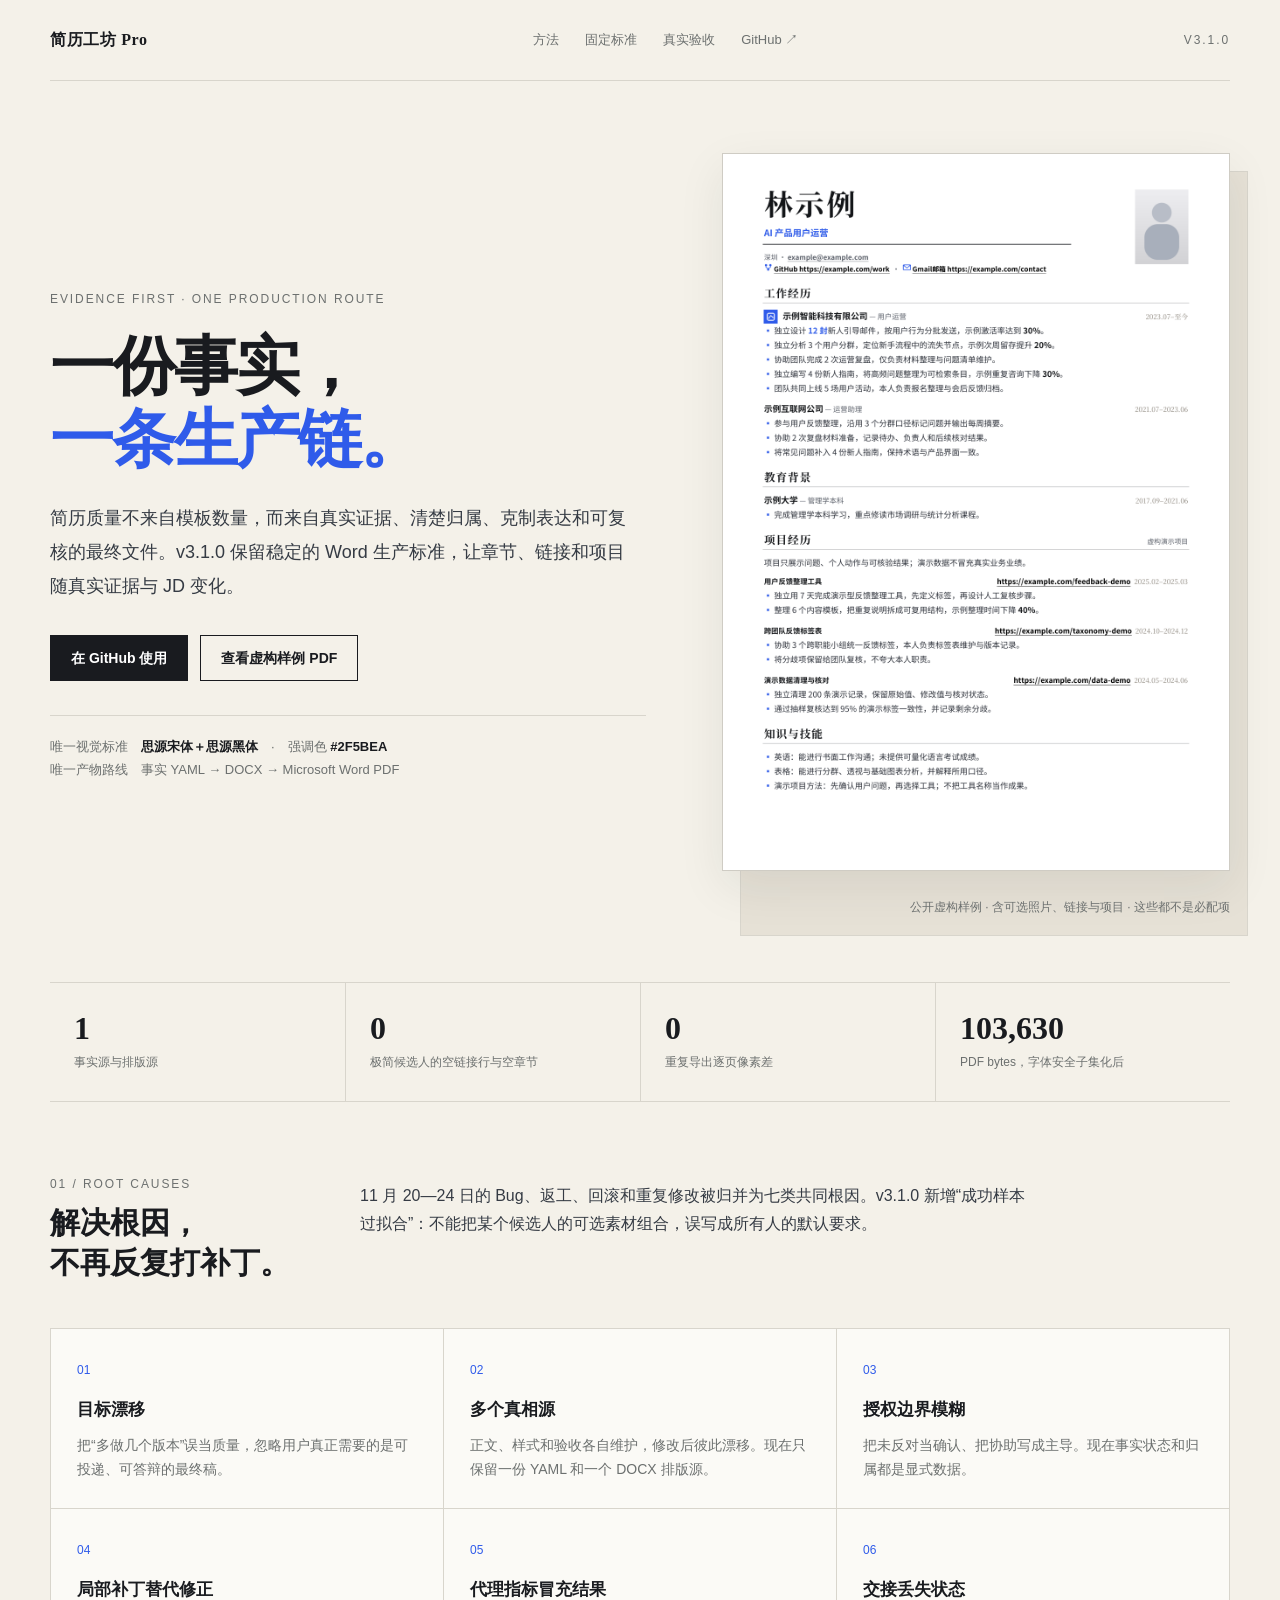
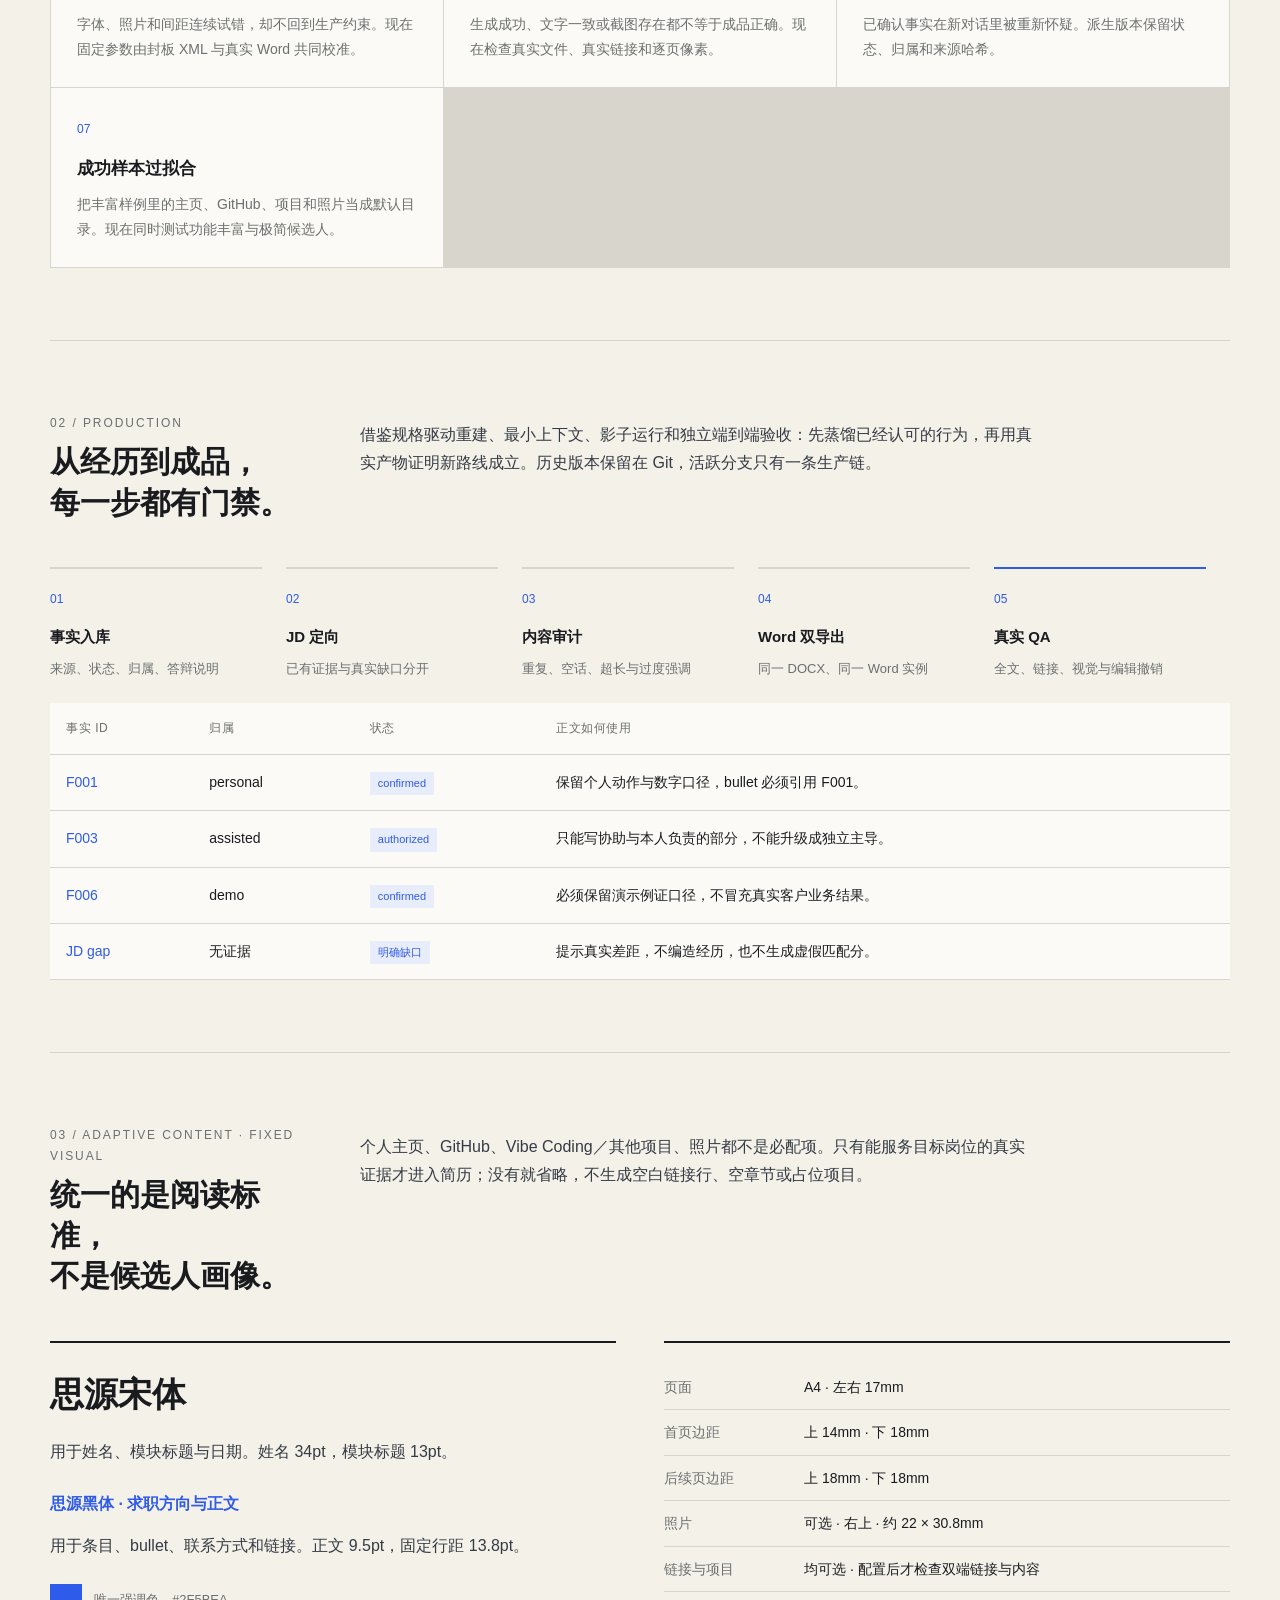
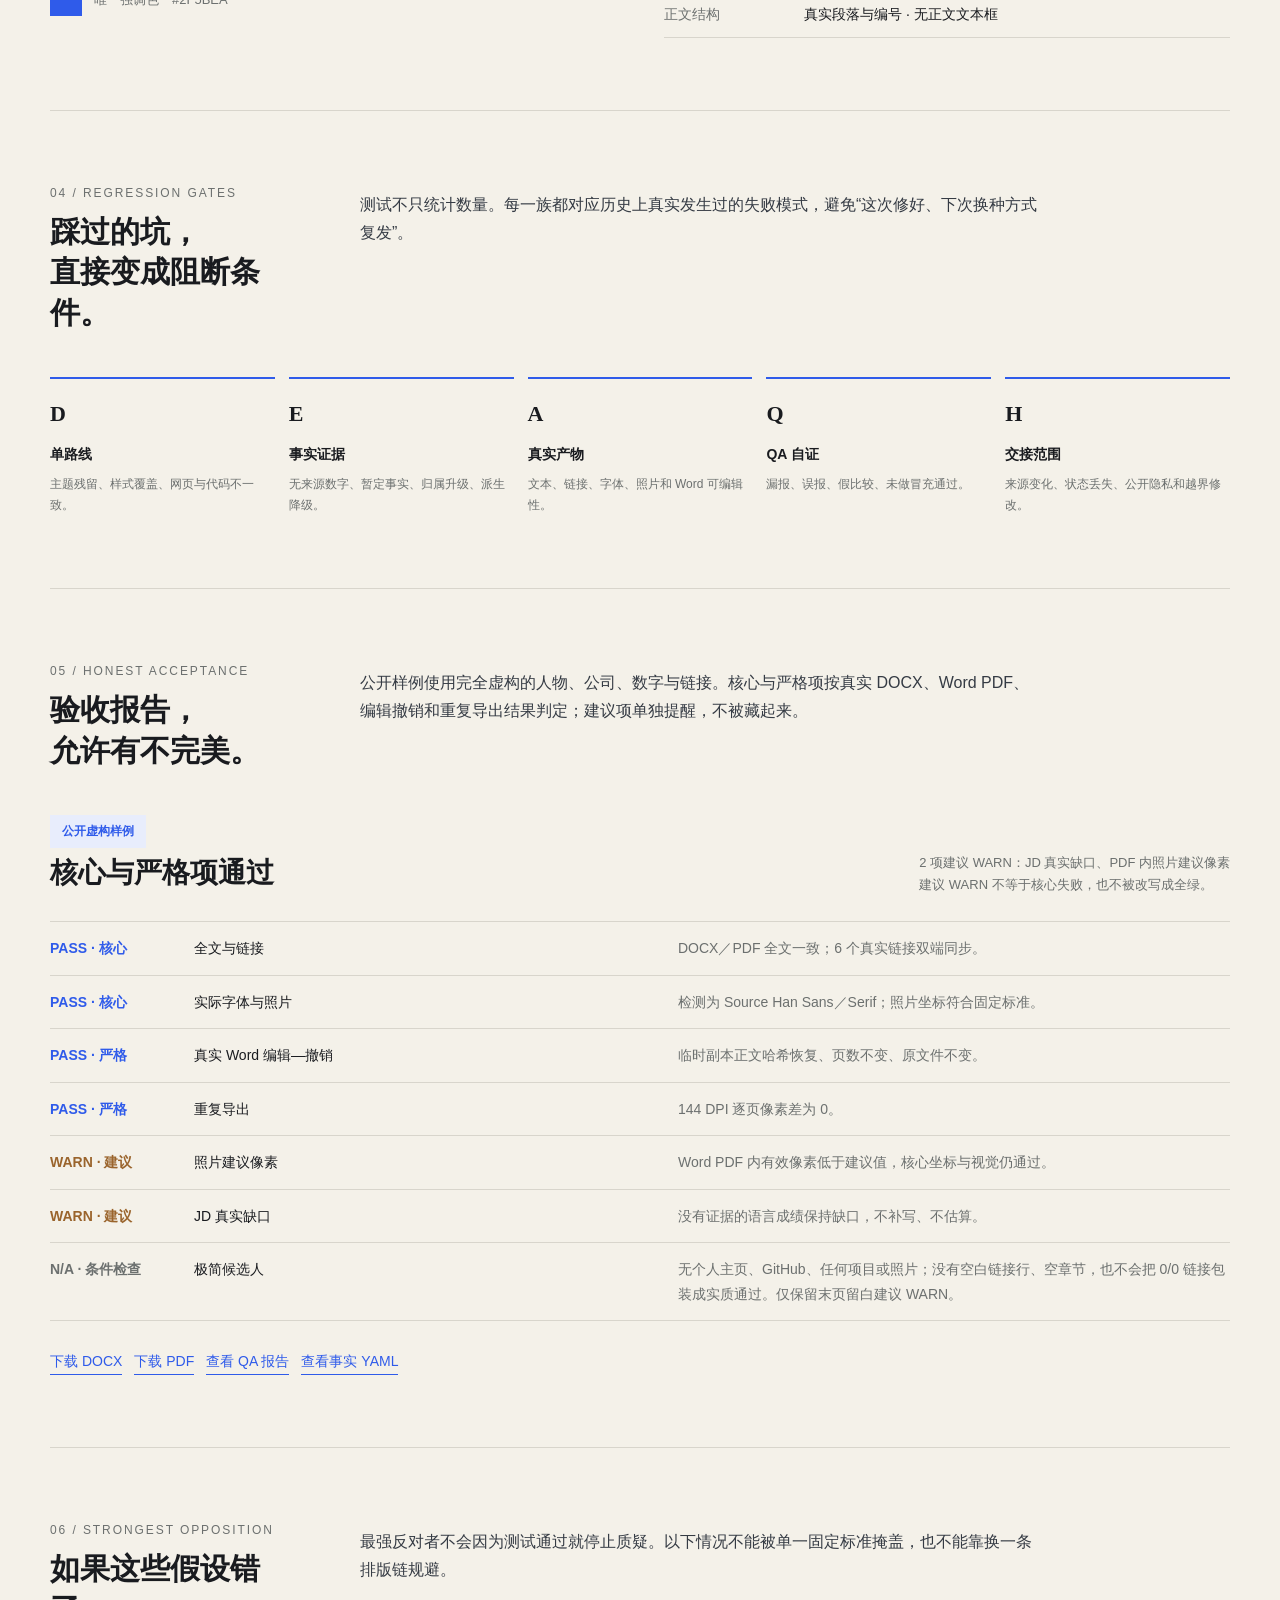
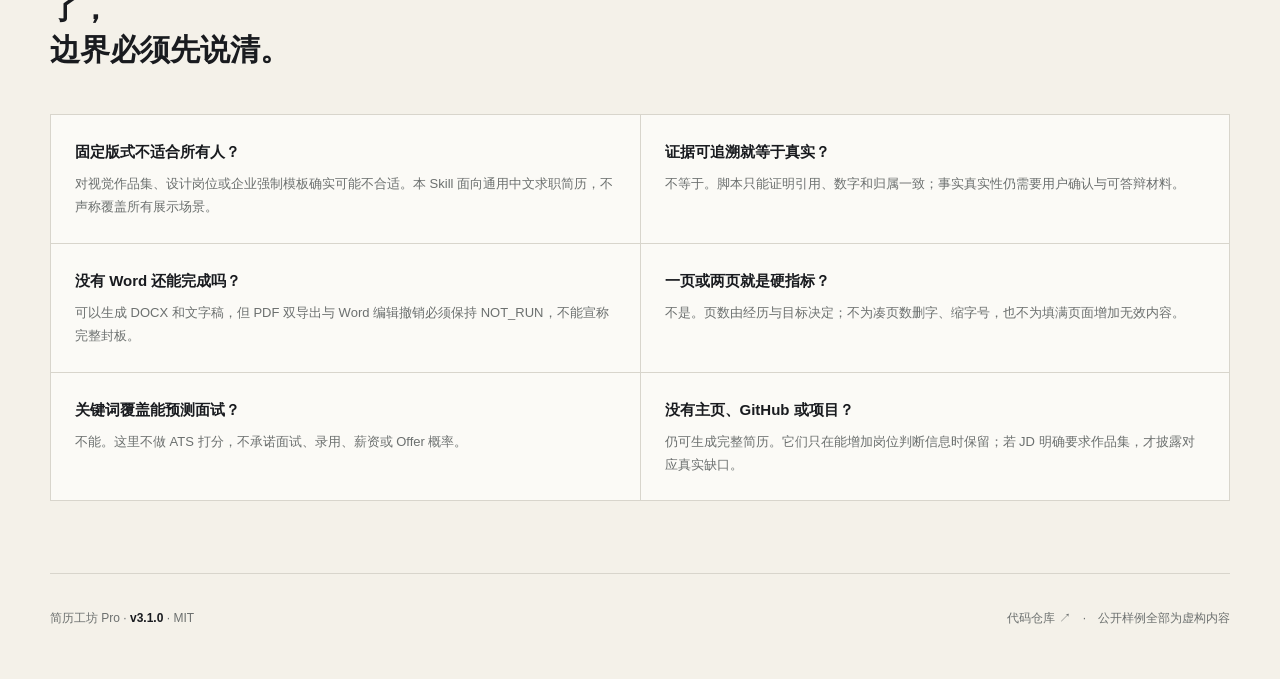
==== commit 84c7b7e3: "feat: support optional resume evidence in v3.1.0 Treat homepages, GitHub, projects and photos as opt" ====
--- a/docs/index.html
+++ b/docs/index.html
@@ -3,14 +3,14 @@
 <head>
 <meta charset="utf-8">
 <meta name="viewport" content="width=device-width, initial-scale=1">
-<title>简历工坊 Pro v3.0.0 · 一份事实，一条生产链</title>
+<title>简历工坊 Pro v3.1.0 · 一份事实，一条生产链</title>
 <meta name="description" content="基于证据台账、定向正文、唯一 DOCX 排版源与 Microsoft Word 同源 PDF 的中文简历 Skill。固定思源宋体、思源黑体与 #2F5BEA，提供真实产物验收。">
-<meta property="og:title" content="简历工坊 Pro v3.0.0">
+<meta property="og:title" content="简历工坊 Pro v3.1.0">
 <meta property="og:description" content="不再选择模板。用一份事实基线、一条 Word 生产链和一套真实 QA，把简历做得可信、可编辑、可复核。">
 <meta property="og:type" content="website">
 <style>
 :root{--paper:#f4f1e9;--surface:#fbfaf6;--ink:#191b1f;--body:#353b44;--muted:#6c706f;--line:#d8d5cc;--accent:#2f5bea;--soft:#e8edfc;--warn:#9a642c;--serif:"Noto Serif SC","Source Han Serif SC","思源宋体",serif;--sans:"Noto Sans SC","Source Han Sans SC","思源黑体","Microsoft YaHei",sans-serif}
-*{box-sizing:border-box}html{scroll-behavior:smooth}body{margin:0;background:var(--paper);color:var(--ink);font-family:var(--sans);font-size:16px;line-height:1.75;-webkit-font-smoothing:antialiased}a{color:inherit;text-decoration:none}a:hover{color:var(--accent)}.wrap{width:min(1180px,calc(100% - 64px));margin:auto}.eyebrow{font-size:12px;letter-spacing:.16em;text-transform:uppercase;color:var(--muted);font-variant-numeric:tabular-nums}.top{display:flex;justify-content:space-between;align-items:center;padding:26px 0;border-bottom:1px solid var(--line)}.brand{font-family:var(--serif);font-weight:700;letter-spacing:.04em}.nav{display:flex;gap:26px;font-size:13px;color:var(--muted)}.hero{display:grid;grid-template-columns:1.08fr .92fr;gap:76px;align-items:center;padding:72px 0 64px}.hero h1{font-family:var(--serif);font-size:clamp(42px,5vw,68px);line-height:1.15;letter-spacing:-.03em;margin:20px 0 24px}.hero h1 span{color:var(--accent)}.lede{font-size:18px;line-height:1.9;color:var(--body);max-width:580px}.actions{display:flex;flex-wrap:wrap;gap:12px;margin-top:32px}.button{display:inline-flex;align-items:center;min-height:46px;padding:0 20px;border:1px solid var(--ink);font-size:14px;font-weight:600}.button.primary{background:var(--ink);color:white}.button.primary:hover{background:var(--accent);border-color:var(--accent);color:white}.button.secondary{background:transparent}.contract{margin-top:34px;padding-top:20px;border-top:1px solid var(--line);font-size:13px;color:var(--muted)}.contract b{color:var(--ink)}.sample{margin:0;position:relative}.sample:before{content:"";position:absolute;inset:18px -18px -18px 18px;background:#e6e1d6;border:1px solid var(--line)}.sample img{position:relative;display:block;width:100%;height:auto;background:white;border:1px solid #cfccc4;box-shadow:0 16px 44px rgba(30,32,36,.08)}.sample figcaption{position:relative;margin-top:26px;text-align:right;font-size:12px;color:var(--muted);font-variant-numeric:tabular-nums}.metrics{display:grid;grid-template-columns:repeat(4,1fr);border-top:1px solid var(--line);border-bottom:1px solid var(--line)}.metric{padding:26px 24px}.metric+.metric{border-left:1px solid var(--line)}.metric b{display:block;font-family:var(--serif);font-size:32px;line-height:1.2;font-variant-numeric:tabular-nums}.metric span{font-size:12px;color:var(--muted)}section{padding:72px 0;border-bottom:1px solid var(--line)}.section-head{display:grid;grid-template-columns:260px 1fr;gap:50px;margin-bottom:36px}.section-head h2{font-family:var(--serif);font-size:30px;line-height:1.35;margin:8px 0}.section-head p{margin:8px 0;color:var(--body);max-width:680px}.cards{display:grid;grid-template-columns:repeat(3,1fr);gap:1px;background:var(--line);border:1px solid var(--line)}.card{background:var(--surface);padding:26px}.card .num{font-size:12px;color:var(--accent);font-variant-numeric:tabular-nums}.card h3{font-size:17px;margin:12px 0 8px}.card p{font-size:14px;color:var(--muted);margin:0}.pipeline{display:grid;grid-template-columns:repeat(5,1fr);counter-reset:step}.step{position:relative;padding:22px 24px 22px 0;counter-increment:step}.step:before{content:"0" counter(step);display:block;color:var(--accent);font-size:12px;margin-bottom:14px;font-variant-numeric:tabular-nums}.step:after{content:"";position:absolute;left:0;right:24px;top:0;height:2px;background:var(--line)}.step:last-child:after{background:var(--accent)}.step h3{font-size:15px;margin:0 0 8px}.step p{font-size:13px;color:var(--muted);margin:0}.ledger{width:100%;border-collapse:collapse;background:var(--surface);font-size:14px}.ledger th,.ledger td{text-align:left;padding:15px 16px;border-bottom:1px solid var(--line);vertical-align:top}.ledger th{font-size:12px;font-weight:500;color:var(--muted);letter-spacing:.05em}.ledger td:first-child{color:var(--accent);white-space:nowrap;font-variant-numeric:tabular-nums}.status{display:inline-block;padding:2px 8px;font-size:11px;background:var(--soft);color:var(--accent)}.visual{display:grid;grid-template-columns:1fr 1fr;gap:48px}.typebox,.specbox{border-top:2px solid var(--ink);padding-top:22px}.typebox .name{font-family:var(--serif);font-size:34px;font-weight:700}.typebox .body{font-size:16px;color:var(--body);margin:14px 0 24px}.typebox .role{color:var(--accent);font-weight:700}.swatch{display:flex;align-items:center;gap:12px;font-size:13px;color:var(--muted)}.swatch i{display:block;width:32px;height:32px;background:var(--accent)}.specbox dl{display:grid;grid-template-columns:140px 1fr;margin:0;font-size:14px}.specbox dt,.specbox dd{padding:10px 0;border-bottom:1px solid var(--line)}.specbox dt{color:var(--muted)}.specbox dd{margin:0;font-variant-numeric:tabular-nums}.gates{display:grid;grid-template-columns:repeat(5,1fr);gap:14px}.gate{border-top:2px solid var(--accent);padding-top:16px}.gate b{font-size:22px;font-family:var(--serif)}.gate h3{font-size:14px;margin:8px 0}.gate p{font-size:12px;color:var(--muted);margin:0}.qa-summary{display:flex;justify-content:space-between;align-items:flex-end;gap:24px;margin-bottom:24px}.qa-summary strong{font-family:var(--serif);font-size:28px}.qa-summary p{margin:0;color:var(--muted);font-size:13px}.pill{display:inline-block;background:var(--soft);color:var(--accent);padding:6px 12px;font-size:12px;font-weight:700}.qa-list{border-top:1px solid var(--line)}.qa-row{display:grid;grid-template-columns:120px 1fr 1.2fr;gap:24px;padding:14px 0;border-bottom:1px solid var(--line);font-size:14px}.qa-row .pass{color:var(--accent);font-weight:700}.qa-row .warning{color:var(--warn);font-weight:700}.qa-row span:last-child{color:var(--muted)}.opposition{display:grid;grid-template-columns:1fr 1fr;gap:1px;background:var(--line);border:1px solid var(--line)}.objection{background:var(--surface);padding:24px}.objection h3{font-size:15px;margin:0 0 8px}.objection p{font-size:13px;color:var(--muted);margin:0}.downloads{display:flex;flex-wrap:wrap;gap:12px;margin-top:28px}.downloads a{border-bottom:1px solid var(--accent);color:var(--accent);font-size:14px}footer{padding:34px 0 50px;color:var(--muted);font-size:12px}.footer-row{display:flex;justify-content:space-between;gap:24px}.footer-row b{color:var(--ink);font-variant-numeric:tabular-nums}
+*{box-sizing:border-box}html{scroll-behavior:smooth}body{margin:0;background:var(--paper);color:var(--ink);font-family:var(--sans);font-size:16px;line-height:1.75;-webkit-font-smoothing:antialiased}a{color:inherit;text-decoration:none}a:hover{color:var(--accent)}.wrap{width:min(1180px,calc(100% - 64px));margin:auto}.eyebrow{font-size:12px;letter-spacing:.16em;text-transform:uppercase;color:var(--muted);font-variant-numeric:tabular-nums}.top{display:flex;justify-content:space-between;align-items:center;padding:26px 0;border-bottom:1px solid var(--line)}.brand{font-family:var(--serif);font-weight:700;letter-spacing:.04em}.nav{display:flex;gap:26px;font-size:13px;color:var(--muted)}.hero{display:grid;grid-template-columns:1.08fr .92fr;gap:76px;align-items:center;padding:72px 0 64px}.hero h1{font-family:var(--serif);font-size:clamp(42px,5vw,68px);line-height:1.15;letter-spacing:-.03em;margin:20px 0 24px}.hero h1 span{color:var(--accent)}.lede{font-size:18px;line-height:1.9;color:var(--body);max-width:580px}.actions{display:flex;flex-wrap:wrap;gap:12px;margin-top:32px}.button{display:inline-flex;align-items:center;min-height:46px;padding:0 20px;border:1px solid var(--ink);font-size:14px;font-weight:600}.button.primary{background:var(--ink);color:white}.button.primary:hover{background:var(--accent);border-color:var(--accent);color:white}.button.secondary{background:transparent}.contract{margin-top:34px;padding-top:20px;border-top:1px solid var(--line);font-size:13px;color:var(--muted)}.contract b{color:var(--ink)}.sample{margin:0;position:relative}.sample:before{content:"";position:absolute;inset:18px -18px -18px 18px;background:#e6e1d6;border:1px solid var(--line)}.sample img{position:relative;display:block;width:100%;height:auto;background:white;border:1px solid #cfccc4;box-shadow:0 16px 44px rgba(30,32,36,.08)}.sample figcaption{position:relative;margin-top:26px;text-align:right;font-size:12px;color:var(--muted);font-variant-numeric:tabular-nums}.metrics{display:grid;grid-template-columns:repeat(4,1fr);border-top:1px solid var(--line);border-bottom:1px solid var(--line)}.metric{padding:26px 24px}.metric+.metric{border-left:1px solid var(--line)}.metric b{display:block;font-family:var(--serif);font-size:32px;line-height:1.2;font-variant-numeric:tabular-nums}.metric span{font-size:12px;color:var(--muted)}section{padding:72px 0;border-bottom:1px solid var(--line)}.section-head{display:grid;grid-template-columns:260px 1fr;gap:50px;margin-bottom:36px}.section-head h2{font-family:var(--serif);font-size:30px;line-height:1.35;margin:8px 0}.section-head p{margin:8px 0;color:var(--body);max-width:680px}.cards{display:grid;grid-template-columns:repeat(3,1fr);gap:1px;background:var(--line);border:1px solid var(--line)}.card{background:var(--surface);padding:26px}.card .num{font-size:12px;color:var(--accent);font-variant-numeric:tabular-nums}.card h3{font-size:17px;margin:12px 0 8px}.card p{font-size:14px;color:var(--muted);margin:0}.pipeline{display:grid;grid-template-columns:repeat(5,1fr);counter-reset:step}.step{position:relative;padding:22px 24px 22px 0;counter-increment:step}.step:before{content:"0" counter(step);display:block;color:var(--accent);font-size:12px;margin-bottom:14px;font-variant-numeric:tabular-nums}.step:after{content:"";position:absolute;left:0;right:24px;top:0;height:2px;background:var(--line)}.step:last-child:after{background:var(--accent)}.step h3{font-size:15px;margin:0 0 8px}.step p{font-size:13px;color:var(--muted);margin:0}.ledger{width:100%;border-collapse:collapse;background:var(--surface);font-size:14px}.ledger th,.ledger td{text-align:left;padding:15px 16px;border-bottom:1px solid var(--line);vertical-align:top}.ledger th{font-size:12px;font-weight:500;color:var(--muted);letter-spacing:.05em}.ledger td:first-child{color:var(--accent);white-space:nowrap;font-variant-numeric:tabular-nums}.status{display:inline-block;padding:2px 8px;font-size:11px;background:var(--soft);color:var(--accent)}.visual{display:grid;grid-template-columns:1fr 1fr;gap:48px}.typebox,.specbox{border-top:2px solid var(--ink);padding-top:22px}.typebox .name{font-family:var(--serif);font-size:34px;font-weight:700}.typebox .body{font-size:16px;color:var(--body);margin:14px 0 24px}.typebox .role{color:var(--accent);font-weight:700}.swatch{display:flex;align-items:center;gap:12px;font-size:13px;color:var(--muted)}.swatch i{display:block;width:32px;height:32px;background:var(--accent)}.specbox dl{display:grid;grid-template-columns:140px 1fr;margin:0;font-size:14px}.specbox dt,.specbox dd{padding:10px 0;border-bottom:1px solid var(--line)}.specbox dt{color:var(--muted)}.specbox dd{margin:0;font-variant-numeric:tabular-nums}.gates{display:grid;grid-template-columns:repeat(5,1fr);gap:14px}.gate{border-top:2px solid var(--accent);padding-top:16px}.gate b{font-size:22px;font-family:var(--serif)}.gate h3{font-size:14px;margin:8px 0}.gate p{font-size:12px;color:var(--muted);margin:0}.qa-summary{display:flex;justify-content:space-between;align-items:flex-end;gap:24px;margin-bottom:24px}.qa-summary strong{font-family:var(--serif);font-size:28px}.qa-summary p{margin:0;color:var(--muted);font-size:13px}.pill{display:inline-block;background:var(--soft);color:var(--accent);padding:6px 12px;font-size:12px;font-weight:700}.qa-list{border-top:1px solid var(--line)}.qa-row{display:grid;grid-template-columns:120px 1fr 1.2fr;gap:24px;padding:14px 0;border-bottom:1px solid var(--line);font-size:14px}.qa-row .pass{color:var(--accent);font-weight:700}.qa-row .warning{color:var(--warn);font-weight:700}.qa-row .na{color:var(--muted);font-weight:700}.qa-row span:last-child{color:var(--muted)}.opposition{display:grid;grid-template-columns:1fr 1fr;gap:1px;background:var(--line);border:1px solid var(--line)}.objection{background:var(--surface);padding:24px}.objection h3{font-size:15px;margin:0 0 8px}.objection p{font-size:13px;color:var(--muted);margin:0}.downloads{display:flex;flex-wrap:wrap;gap:12px;margin-top:28px}.downloads a{border-bottom:1px solid var(--accent);color:var(--accent);font-size:14px}footer{padding:34px 0 50px;color:var(--muted);font-size:12px}.footer-row{display:flex;justify-content:space-between;gap:24px}.footer-row b{color:var(--ink);font-variant-numeric:tabular-nums}
 @media(max-width:900px){.wrap{width:min(100% - 36px,720px)}.hero{grid-template-columns:1fr;gap:48px;padding-top:48px}.sample{max-width:560px}.section-head{grid-template-columns:1fr;gap:8px}.cards{grid-template-columns:repeat(2,1fr)}.pipeline{grid-template-columns:repeat(2,1fr)}.gates{grid-template-columns:repeat(2,1fr)}.visual{grid-template-columns:1fr}.metrics{grid-template-columns:repeat(2,1fr)}.metric:nth-child(3){border-left:0;border-top:1px solid var(--line)}.metric:nth-child(4){border-top:1px solid var(--line)}.nav{display:none}}
 @media(max-width:560px){.hero h1{font-size:40px}.lede{font-size:16px}.cards,.pipeline,.gates,.opposition{grid-template-columns:1fr}.qa-row{grid-template-columns:88px 1fr}.qa-row span:last-child{grid-column:2}.metrics{grid-template-columns:1fr 1fr}.metric{padding:20px 14px}.ledger{font-size:12px}.ledger th,.ledger td{padding:10px 8px}.footer-row{display:block}.sample:before{inset:10px -10px -10px 10px}}
 </style>
@@ -19,25 +19,25 @@
 <header class="wrap top">
   <a class="brand" href="#top">简历工坊 Pro</a>
   <nav class="nav" aria-label="页面导航"><a href="#method">方法</a><a href="#standard">固定标准</a><a href="#qa">真实验收</a><a href="https://github.com/zhoujinq/resume-master">GitHub ↗</a></nav>
-  <span class="eyebrow">v3.0.0</span>
+  <span class="eyebrow">v3.1.0</span>
 </header>
 <main id="top" class="wrap">
   <div class="hero">
     <div>
       <div class="eyebrow">Evidence first · One production route</div>
       <h1>一份事实，<br><span>一条生产链。</span></h1>
-      <p class="lede">简历质量不来自模板数量，而来自真实证据、清楚归属、克制表达和可复核的最终文件。v3.0.0 删除多余自由度，只保留经过真实封板流程验证的 Word 生产标准。</p>
+      <p class="lede">简历质量不来自模板数量，而来自真实证据、清楚归属、克制表达和可复核的最终文件。v3.1.0 保留稳定的 Word 生产标准，让章节、链接和项目随真实证据与 JD 变化。</p>
       <div class="actions"><a class="button primary" href="https://github.com/zhoujinq/resume-master">在 GitHub 使用</a><a class="button secondary" href="assets/sample-v3.pdf">查看虚构样例 PDF</a></div>
       <div class="contract">唯一视觉标准　<b>思源宋体＋思源黑体</b>　·　强调色 <b>#2F5BEA</b><br>唯一产物路线　事实 YAML → DOCX → Microsoft Word PDF</div>
     </div>
-    <figure class="sample"><img src="assets/sample-v3.png" alt="简历工坊 v3 的公开虚构一页样例，展示思源字体、蓝色强调、照片、链接和项目经历"><figcaption>公开虚构样例 · 1 页 · 可编辑 DOCX 与 Word 同源 PDF</figcaption></figure>
+    <figure class="sample"><img src="assets/sample-v3.png" alt="简历工坊 v3 的公开虚构一页样例，展示思源字体、蓝色强调，以及可选的照片、链接和项目经历"><figcaption>公开虚构样例 · 含可选照片、链接与项目 · 这些都不是必配项</figcaption></figure>
   </div>
   <div class="metrics" aria-label="公开样例关键验收结果">
-    <div class="metric"><b>1</b><span>事实源与排版源</span></div><div class="metric"><b>6 / 6</b><span>DOCX 与 PDF 真实链接</span></div><div class="metric"><b>0</b><span>重复导出逐页像素差</span></div><div class="metric"><b>103,630</b><span>PDF bytes，字体安全子集化后</span></div>
+    <div class="metric"><b>1</b><span>事实源与排版源</span></div><div class="metric"><b>0</b><span>极简候选人的空链接行与空章节</span></div><div class="metric"><b>0</b><span>重复导出逐页像素差</span></div><div class="metric"><b>103,630</b><span>PDF bytes，字体安全子集化后</span></div>
   </div>
 
   <section id="method">
-    <div class="section-head"><div><div class="eyebrow">01 / Root causes</div><h2>解决根因，<br>不再反复打补丁。</h2></div><p>11 月 20—24 日的 Bug、返工、回滚和重复修改被归并为六类共同根因。v3 不把“又发生了一次”当成新问题，而是让同类问题在测试阶段就无法通过。</p></div>
+    <div class="section-head"><div><div class="eyebrow">01 / Root causes</div><h2>解决根因，<br>不再反复打补丁。</h2></div><p>11 月 20—24 日的 Bug、返工、回滚和重复修改被归并为七类共同根因。v3.1.0 新增“成功样本过拟合”：不能把某个候选人的可选素材组合，误写成所有人的默认要求。</p></div>
     <div class="cards">
       <article class="card"><span class="num">01</span><h3>目标漂移</h3><p>把“多做几个版本”误当质量，忽略用户真正需要的是可投递、可答辩的最终稿。</p></article>
       <article class="card"><span class="num">02</span><h3>多个真相源</h3><p>正文、样式和验收各自维护，修改后彼此漂移。现在只保留一份 YAML 和一个 DOCX 排版源。</p></article>
@@ -45,6 +45,7 @@
       <article class="card"><span class="num">04</span><h3>局部补丁替代修正</h3><p>字体、照片和间距连续试错，却不回到生产约束。现在固定参数由封板 XML 与真实 Word 共同校准。</p></article>
       <article class="card"><span class="num">05</span><h3>代理指标冒充结果</h3><p>生成成功、文字一致或截图存在都不等于成品正确。现在检查真实文件、真实链接和逐页像素。</p></article>
       <article class="card"><span class="num">06</span><h3>交接丢失状态</h3><p>已确认事实在新对话里被重新怀疑。派生版本保留状态、归属和来源哈希。</p></article>
+      <article class="card"><span class="num">07</span><h3>成功样本过拟合</h3><p>把丰富样例里的主页、GitHub、项目和照片当成默认目录。现在同时测试功能丰富与极简候选人。</p></article>
     </div>
   </section>
 
@@ -62,10 +63,10 @@
   </section>
 
   <section id="standard">
-    <div class="section-head"><div><div class="eyebrow">03 / Fixed visual contract</div><h2>只有一个版本，<br>没有风格选择题。</h2></div><p>视觉标准服务于阅读，不服务于展示模板。姓名和章节建立书面的可信感，正文保持高密度可读性；蓝色只用于真正影响匹配度的信息。</p></div>
+    <div class="section-head"><div><div class="eyebrow">03 / Adaptive content · Fixed visual</div><h2>统一的是阅读标准，<br>不是候选人画像。</h2></div><p>个人主页、GitHub、Vibe Coding／其他项目、照片都不是必配项。只有能服务目标岗位的真实证据才进入简历；没有就省略，不生成空白链接行、空章节或占位项目。</p></div>
     <div class="visual">
       <div class="typebox"><div class="name">思源宋体</div><p class="body">用于姓名、模块标题与日期。姓名 34pt，模块标题 13pt。</p><div class="role">思源黑体 · 求职方向与正文</div><p class="body">用于条目、bullet、联系方式和链接。正文 9.5pt，固定行距 13.8pt。</p><div class="swatch"><i></i><span>唯一强调色　#2F5BEA</span></div></div>
-      <div class="specbox"><dl><dt>页面</dt><dd>A4 · 左右 17mm</dd><dt>首页边距</dt><dd>上 14mm · 下 18mm</dd><dt>后续页边距</dt><dd>上 18mm · 下 18mm</dd><dt>照片</dt><dd>可选 · 右上 · 约 22 × 30.8mm</dd><dt>链接</dt><dd>完整 URL · DOCX／PDF 双端可点击</dd><dt>正文结构</dt><dd>真实段落与编号 · 无正文文本框</dd></dl></div>
+      <div class="specbox"><dl><dt>页面</dt><dd>A4 · 左右 17mm</dd><dt>首页边距</dt><dd>上 14mm · 下 18mm</dd><dt>后续页边距</dt><dd>上 18mm · 下 18mm</dd><dt>照片</dt><dd>可选 · 右上 · 约 22 × 30.8mm</dd><dt>链接与项目</dt><dd>均可选 · 配置后才检查双端链接与内容</dd><dt>正文结构</dt><dd>真实段落与编号 · 无正文文本框</dd></dl></div>
     </div>
   </section>
 
@@ -84,6 +85,7 @@
       <div class="qa-row"><span class="pass">PASS · 严格</span><span>重复导出</span><span>144 DPI 逐页像素差为 0。</span></div>
       <div class="qa-row"><span class="warning">WARN · 建议</span><span>照片建议像素</span><span>Word PDF 内有效像素低于建议值，核心坐标与视觉仍通过。</span></div>
       <div class="qa-row"><span class="warning">WARN · 建议</span><span>JD 真实缺口</span><span>没有证据的语言成绩保持缺口，不补写、不估算。</span></div>
+      <div class="qa-row"><span class="na">N/A · 条件检查</span><span>极简候选人</span><span>无个人主页、GitHub、任何项目或照片；没有空白链接行、空章节，也不会把 0/0 链接包装成实质通过。仅保留末页留白建议 WARN。</span></div>
     </div>
     <div class="downloads"><a href="assets/sample-v3.docx">下载 DOCX</a><a href="assets/sample-v3.pdf">下载 PDF</a><a href="assets/qa-v3.md">查看 QA 报告</a><a href="https://github.com/zhoujinq/resume-master/blob/main/examples/sample.yaml">查看事实 YAML</a></div>
   </section>
@@ -96,10 +98,10 @@
       <article class="objection"><h3>没有 Word 还能完成吗？</h3><p>可以生成 DOCX 和文字稿，但 PDF 双导出与 Word 编辑撤销必须保持 NOT_RUN，不能宣称完整封板。</p></article>
       <article class="objection"><h3>一页或两页就是硬指标？</h3><p>不是。页数由经历与目标决定；不为凑页数删字、缩字号，也不为填满页面增加无效内容。</p></article>
       <article class="objection"><h3>关键词覆盖能预测面试？</h3><p>不能。这里不做 ATS 打分，不承诺面试、录用、薪资或 Offer 概率。</p></article>
-      <article class="objection"><h3>旧能力是否永远消失？</h3><p>活跃代码和网页只维护 v3.0.0；旧版本仍在 Git 历史中用于审计和回滚，不与新成品混用。</p></article>
+      <article class="objection"><h3>没有主页、GitHub 或项目？</h3><p>仍可生成完整简历。它们只在能增加岗位判断信息时保留；若 JD 明确要求作品集，才披露对应真实缺口。</p></article>
     </div>
   </section>
 </main>
-<footer class="wrap"><div class="footer-row"><span>简历工坊 Pro · <b>v3.0.0</b> · MIT</span><span><a href="https://github.com/zhoujinq/resume-master">代码仓库 ↗</a>　·　公开样例全部为虚构内容</span></div></footer>
+<footer class="wrap"><div class="footer-row"><span>简历工坊 Pro · <b>v3.1.0</b> · MIT</span><span><a href="https://github.com/zhoujinq/resume-master">代码仓库 ↗</a>　·　公开样例全部为虚构内容</span></div></footer>
 </body>
 </html>
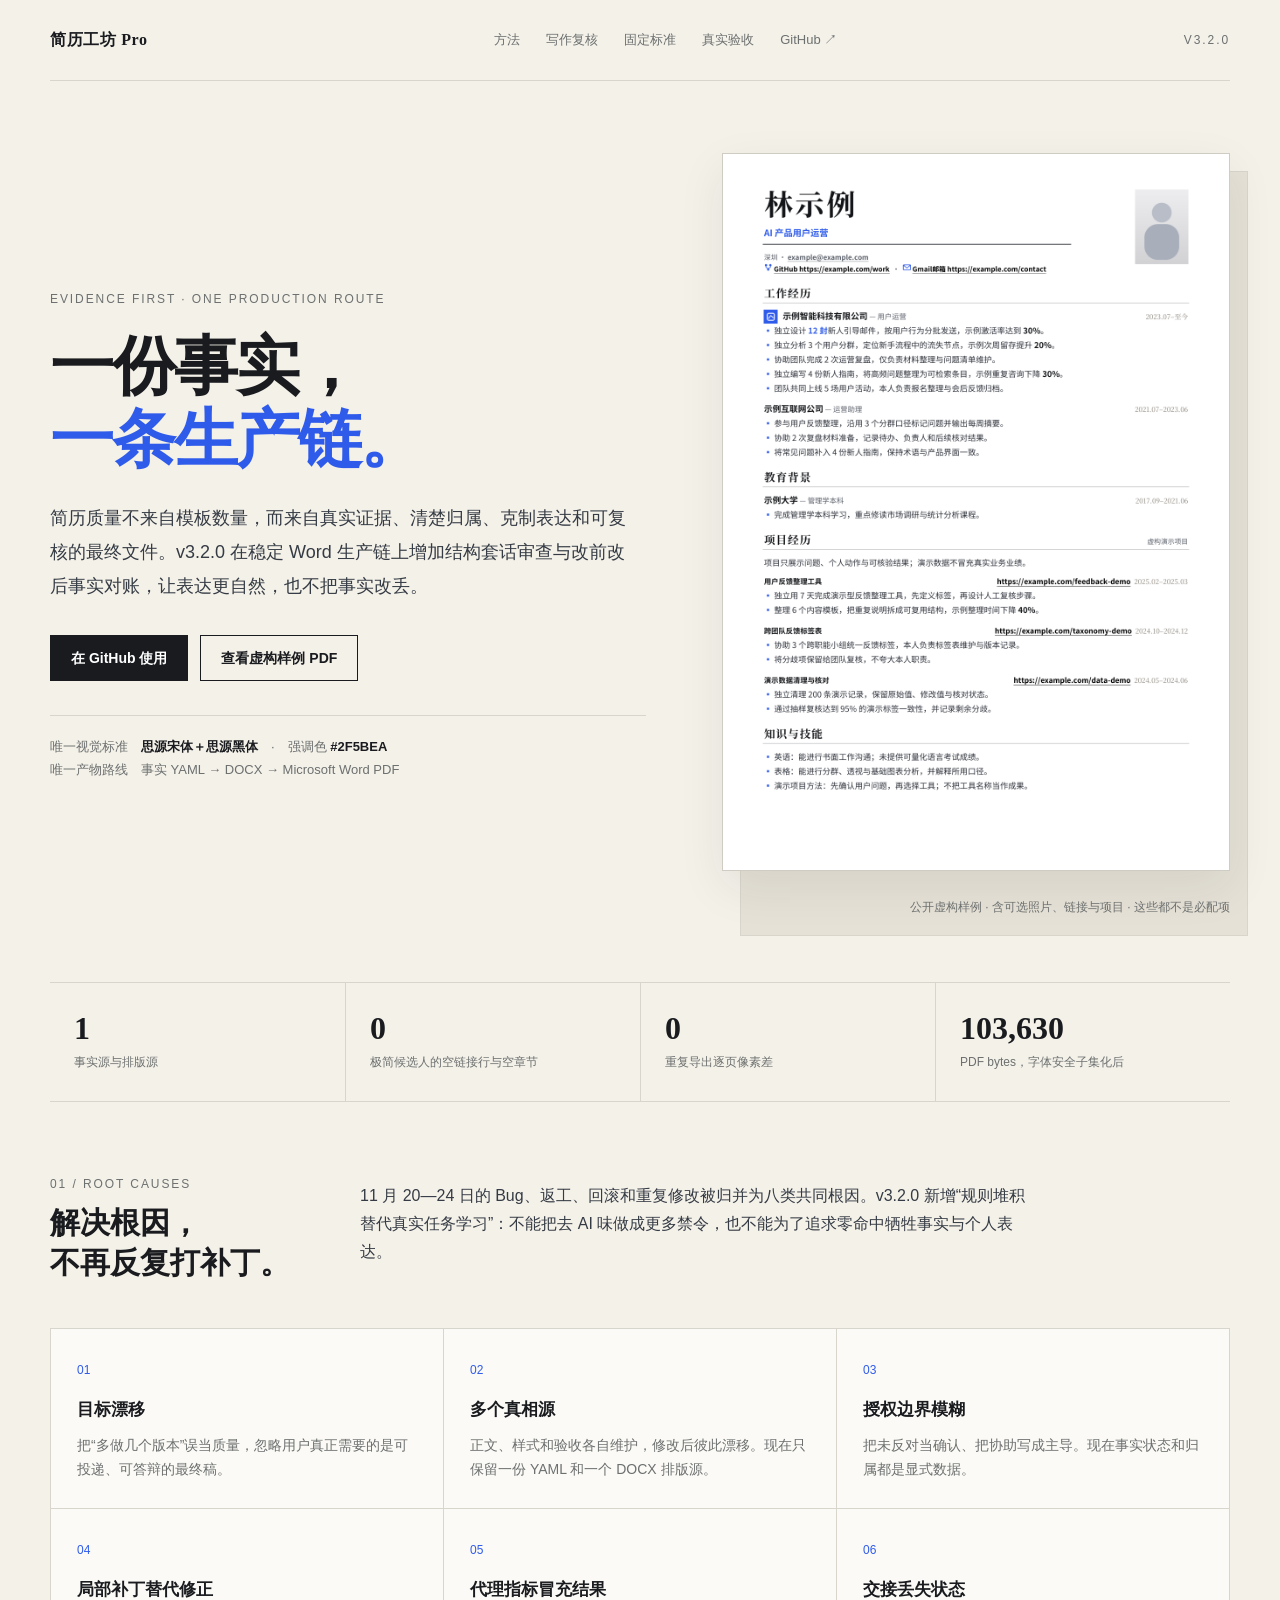
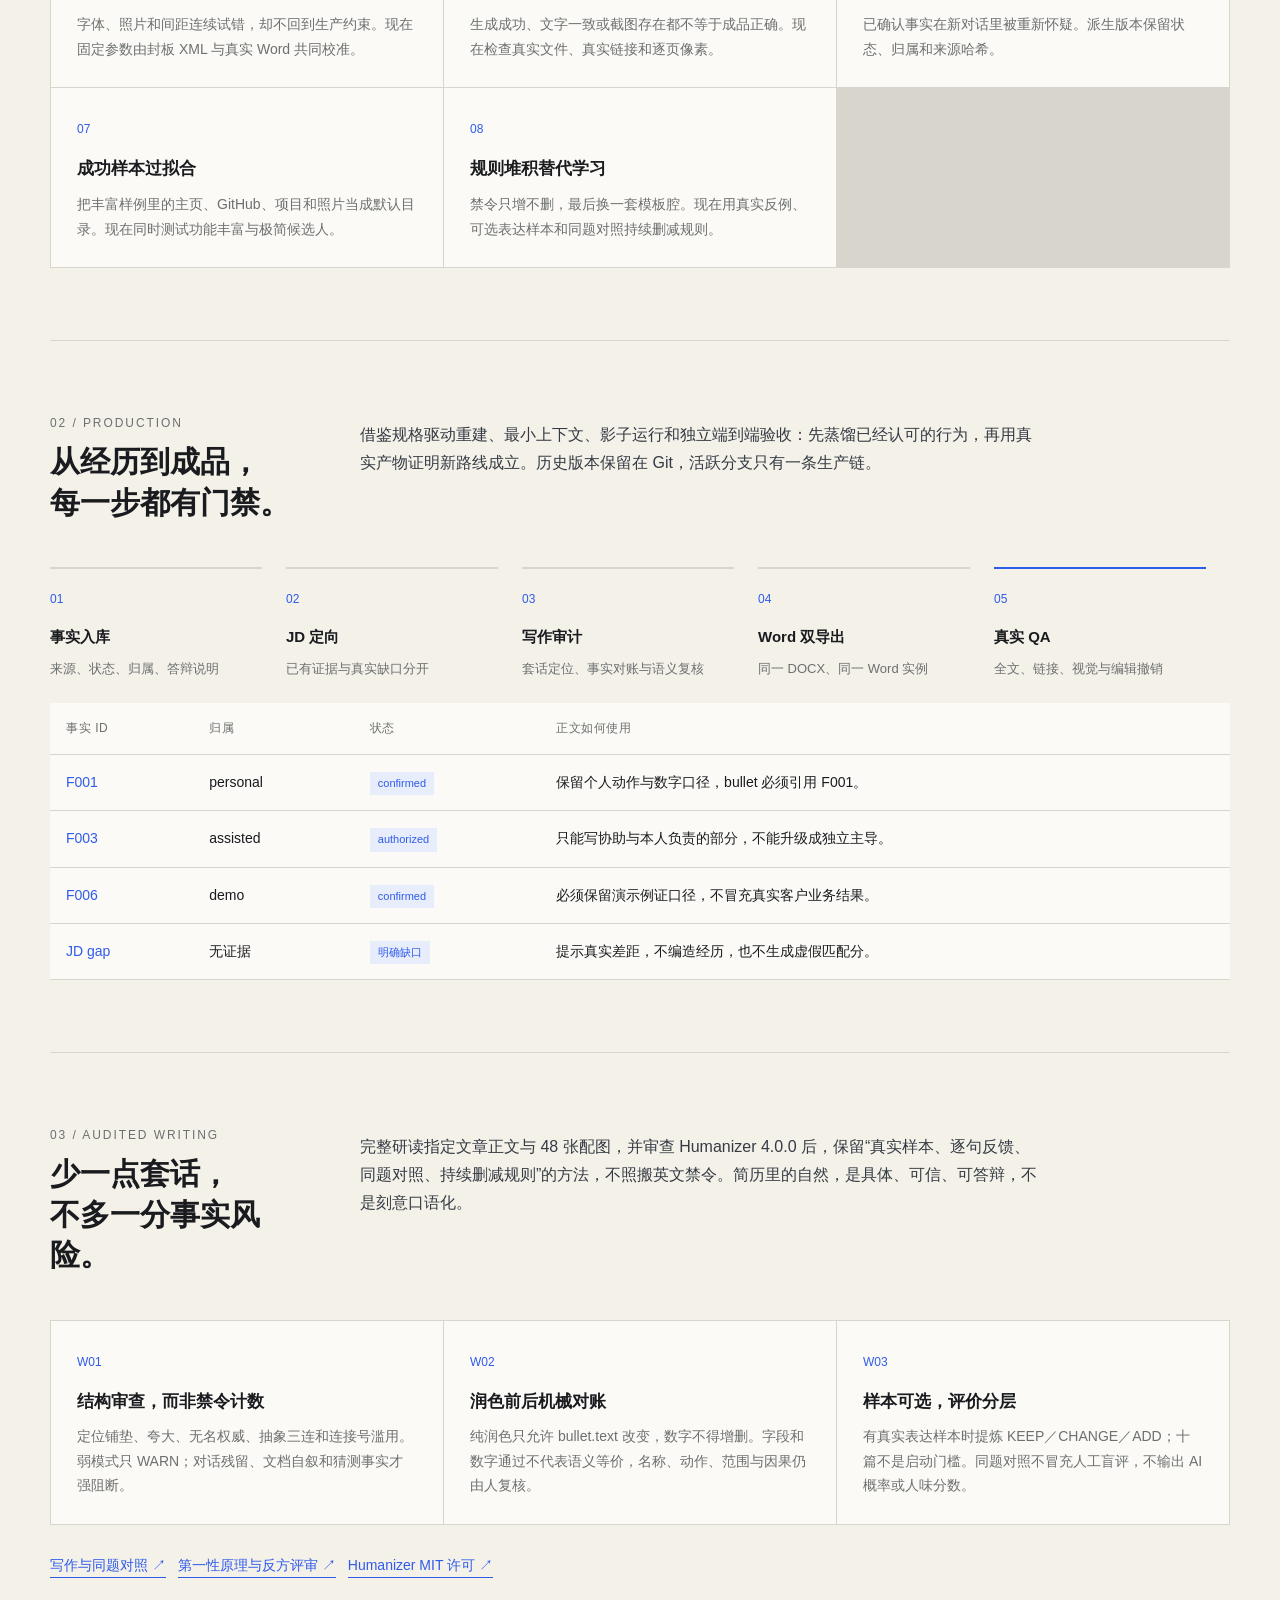
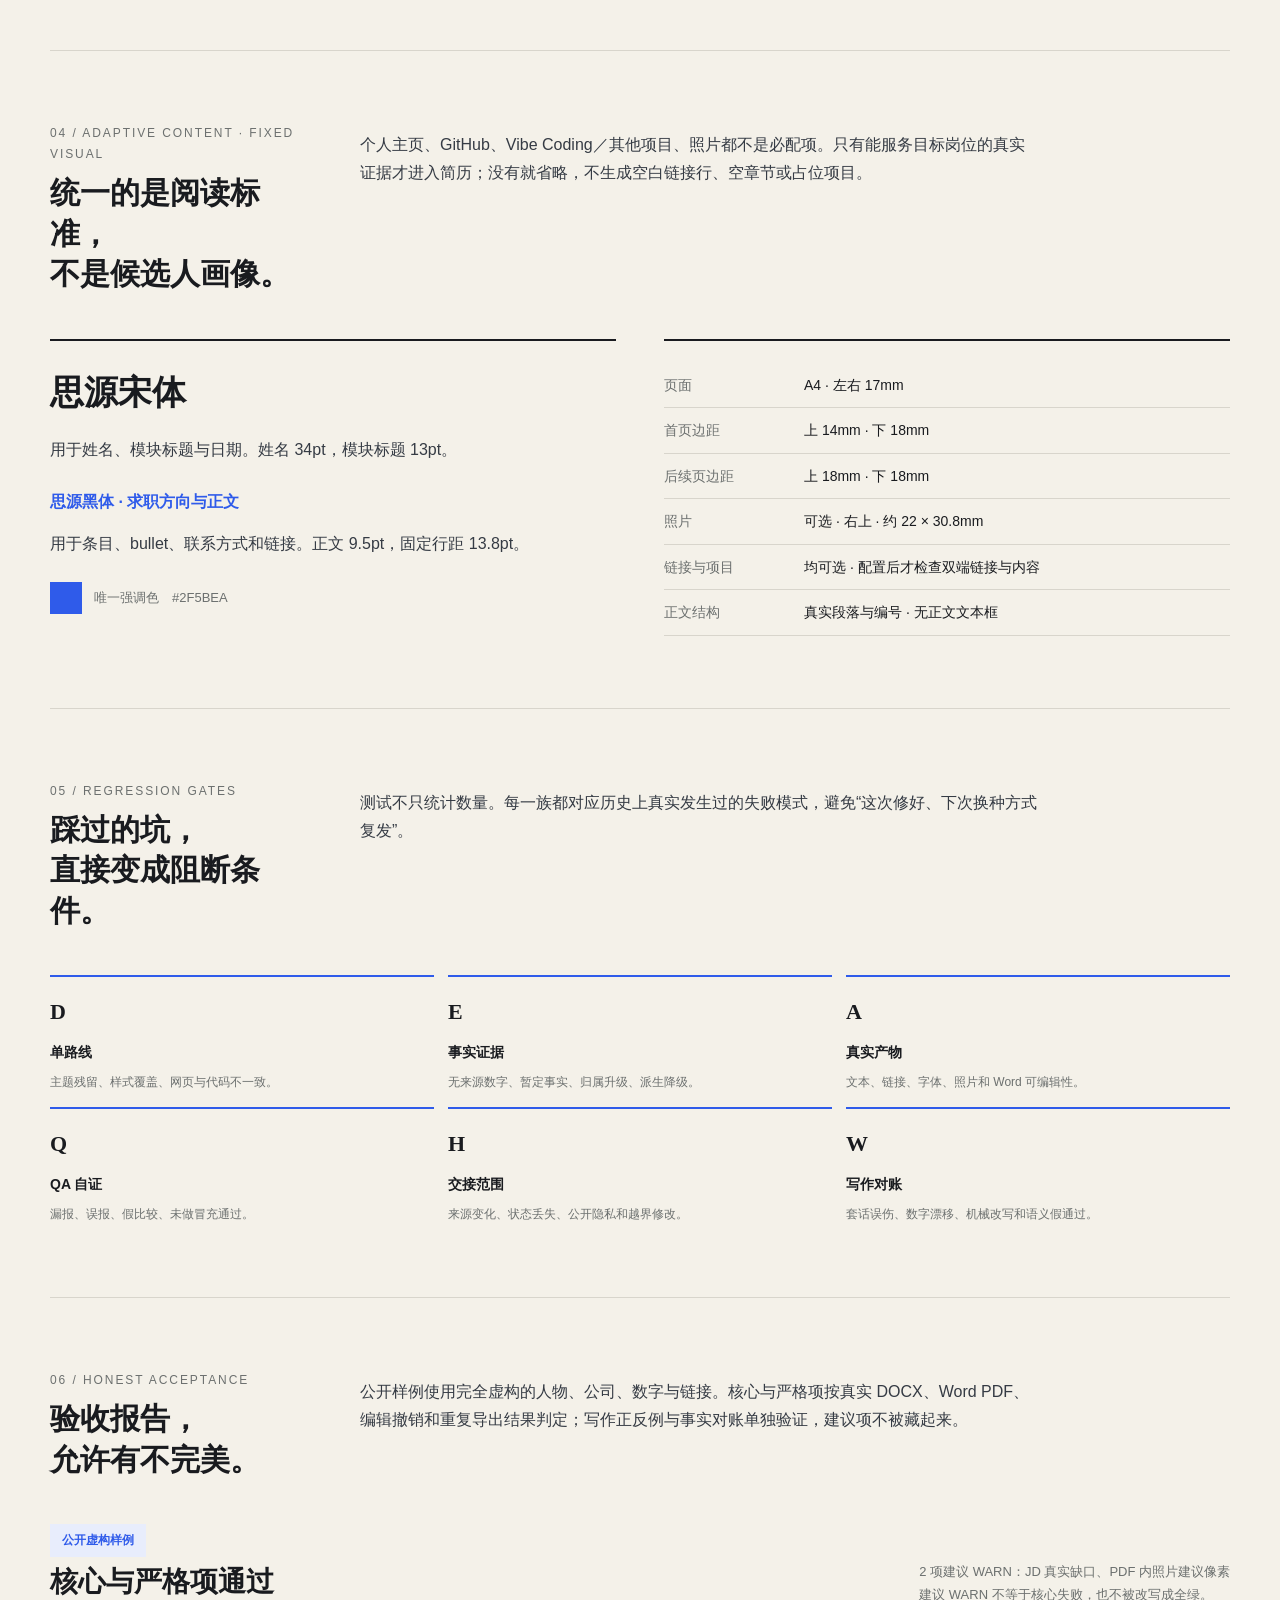
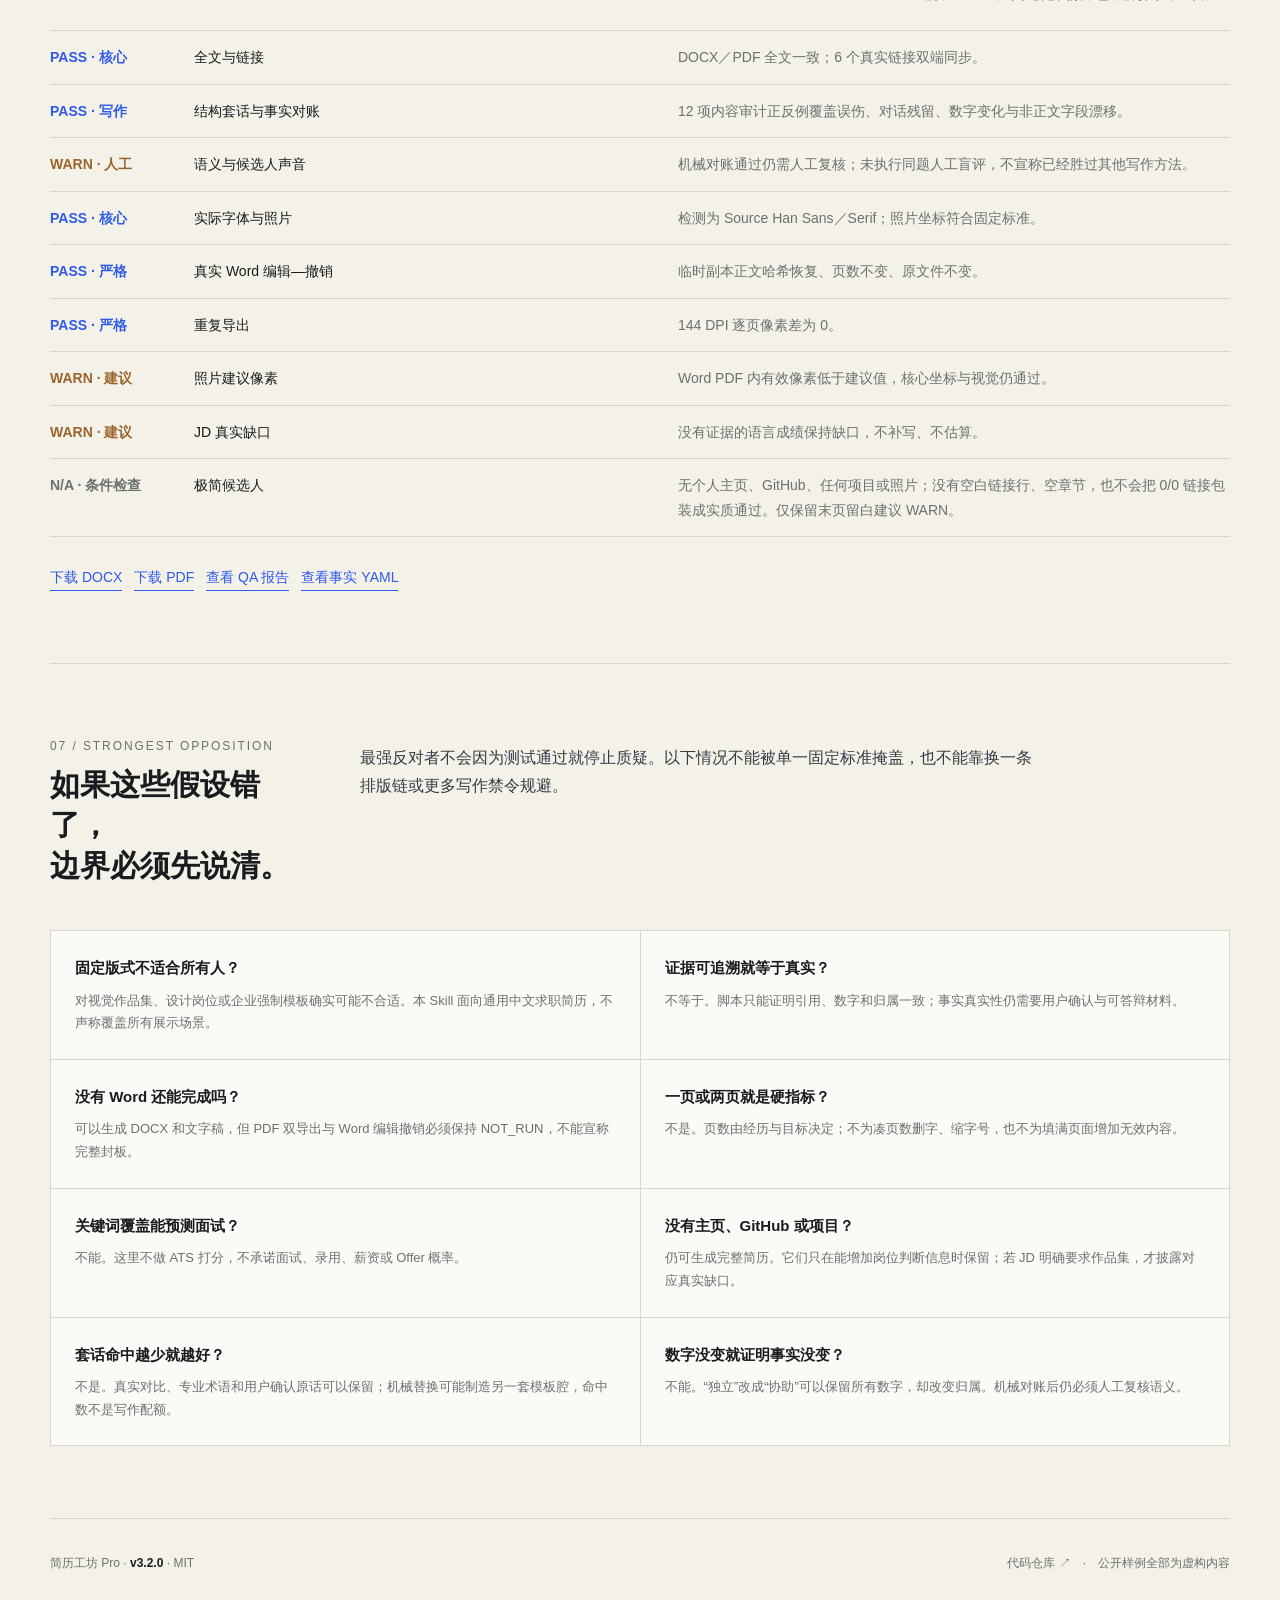
==== commit fdadcbee: "release: v3.2.0 audited resume writing" ====
--- a/docs/index.html
+++ b/docs/index.html
@@ -3,14 +3,14 @@
 <head>
 <meta charset="utf-8">
 <meta name="viewport" content="width=device-width, initial-scale=1">
-<title>简历工坊 Pro v3.1.0 · 一份事实，一条生产链</title>
+<title>简历工坊 Pro v3.2.0 · 一份事实，一条生产链</title>
 <meta name="description" content="基于证据台账、定向正文、唯一 DOCX 排版源与 Microsoft Word 同源 PDF 的中文简历 Skill。固定思源宋体、思源黑体与 #2F5BEA，提供真实产物验收。">
-<meta property="og:title" content="简历工坊 Pro v3.1.0">
+<meta property="og:title" content="简历工坊 Pro v3.2.0">
 <meta property="og:description" content="不再选择模板。用一份事实基线、一条 Word 生产链和一套真实 QA，把简历做得可信、可编辑、可复核。">
 <meta property="og:type" content="website">
 <style>
 :root{--paper:#f4f1e9;--surface:#fbfaf6;--ink:#191b1f;--body:#353b44;--muted:#6c706f;--line:#d8d5cc;--accent:#2f5bea;--soft:#e8edfc;--warn:#9a642c;--serif:"Noto Serif SC","Source Han Serif SC","思源宋体",serif;--sans:"Noto Sans SC","Source Han Sans SC","思源黑体","Microsoft YaHei",sans-serif}
-*{box-sizing:border-box}html{scroll-behavior:smooth}body{margin:0;background:var(--paper);color:var(--ink);font-family:var(--sans);font-size:16px;line-height:1.75;-webkit-font-smoothing:antialiased}a{color:inherit;text-decoration:none}a:hover{color:var(--accent)}.wrap{width:min(1180px,calc(100% - 64px));margin:auto}.eyebrow{font-size:12px;letter-spacing:.16em;text-transform:uppercase;color:var(--muted);font-variant-numeric:tabular-nums}.top{display:flex;justify-content:space-between;align-items:center;padding:26px 0;border-bottom:1px solid var(--line)}.brand{font-family:var(--serif);font-weight:700;letter-spacing:.04em}.nav{display:flex;gap:26px;font-size:13px;color:var(--muted)}.hero{display:grid;grid-template-columns:1.08fr .92fr;gap:76px;align-items:center;padding:72px 0 64px}.hero h1{font-family:var(--serif);font-size:clamp(42px,5vw,68px);line-height:1.15;letter-spacing:-.03em;margin:20px 0 24px}.hero h1 span{color:var(--accent)}.lede{font-size:18px;line-height:1.9;color:var(--body);max-width:580px}.actions{display:flex;flex-wrap:wrap;gap:12px;margin-top:32px}.button{display:inline-flex;align-items:center;min-height:46px;padding:0 20px;border:1px solid var(--ink);font-size:14px;font-weight:600}.button.primary{background:var(--ink);color:white}.button.primary:hover{background:var(--accent);border-color:var(--accent);color:white}.button.secondary{background:transparent}.contract{margin-top:34px;padding-top:20px;border-top:1px solid var(--line);font-size:13px;color:var(--muted)}.contract b{color:var(--ink)}.sample{margin:0;position:relative}.sample:before{content:"";position:absolute;inset:18px -18px -18px 18px;background:#e6e1d6;border:1px solid var(--line)}.sample img{position:relative;display:block;width:100%;height:auto;background:white;border:1px solid #cfccc4;box-shadow:0 16px 44px rgba(30,32,36,.08)}.sample figcaption{position:relative;margin-top:26px;text-align:right;font-size:12px;color:var(--muted);font-variant-numeric:tabular-nums}.metrics{display:grid;grid-template-columns:repeat(4,1fr);border-top:1px solid var(--line);border-bottom:1px solid var(--line)}.metric{padding:26px 24px}.metric+.metric{border-left:1px solid var(--line)}.metric b{display:block;font-family:var(--serif);font-size:32px;line-height:1.2;font-variant-numeric:tabular-nums}.metric span{font-size:12px;color:var(--muted)}section{padding:72px 0;border-bottom:1px solid var(--line)}.section-head{display:grid;grid-template-columns:260px 1fr;gap:50px;margin-bottom:36px}.section-head h2{font-family:var(--serif);font-size:30px;line-height:1.35;margin:8px 0}.section-head p{margin:8px 0;color:var(--body);max-width:680px}.cards{display:grid;grid-template-columns:repeat(3,1fr);gap:1px;background:var(--line);border:1px solid var(--line)}.card{background:var(--surface);padding:26px}.card .num{font-size:12px;color:var(--accent);font-variant-numeric:tabular-nums}.card h3{font-size:17px;margin:12px 0 8px}.card p{font-size:14px;color:var(--muted);margin:0}.pipeline{display:grid;grid-template-columns:repeat(5,1fr);counter-reset:step}.step{position:relative;padding:22px 24px 22px 0;counter-increment:step}.step:before{content:"0" counter(step);display:block;color:var(--accent);font-size:12px;margin-bottom:14px;font-variant-numeric:tabular-nums}.step:after{content:"";position:absolute;left:0;right:24px;top:0;height:2px;background:var(--line)}.step:last-child:after{background:var(--accent)}.step h3{font-size:15px;margin:0 0 8px}.step p{font-size:13px;color:var(--muted);margin:0}.ledger{width:100%;border-collapse:collapse;background:var(--surface);font-size:14px}.ledger th,.ledger td{text-align:left;padding:15px 16px;border-bottom:1px solid var(--line);vertical-align:top}.ledger th{font-size:12px;font-weight:500;color:var(--muted);letter-spacing:.05em}.ledger td:first-child{color:var(--accent);white-space:nowrap;font-variant-numeric:tabular-nums}.status{display:inline-block;padding:2px 8px;font-size:11px;background:var(--soft);color:var(--accent)}.visual{display:grid;grid-template-columns:1fr 1fr;gap:48px}.typebox,.specbox{border-top:2px solid var(--ink);padding-top:22px}.typebox .name{font-family:var(--serif);font-size:34px;font-weight:700}.typebox .body{font-size:16px;color:var(--body);margin:14px 0 24px}.typebox .role{color:var(--accent);font-weight:700}.swatch{display:flex;align-items:center;gap:12px;font-size:13px;color:var(--muted)}.swatch i{display:block;width:32px;height:32px;background:var(--accent)}.specbox dl{display:grid;grid-template-columns:140px 1fr;margin:0;font-size:14px}.specbox dt,.specbox dd{padding:10px 0;border-bottom:1px solid var(--line)}.specbox dt{color:var(--muted)}.specbox dd{margin:0;font-variant-numeric:tabular-nums}.gates{display:grid;grid-template-columns:repeat(5,1fr);gap:14px}.gate{border-top:2px solid var(--accent);padding-top:16px}.gate b{font-size:22px;font-family:var(--serif)}.gate h3{font-size:14px;margin:8px 0}.gate p{font-size:12px;color:var(--muted);margin:0}.qa-summary{display:flex;justify-content:space-between;align-items:flex-end;gap:24px;margin-bottom:24px}.qa-summary strong{font-family:var(--serif);font-size:28px}.qa-summary p{margin:0;color:var(--muted);font-size:13px}.pill{display:inline-block;background:var(--soft);color:var(--accent);padding:6px 12px;font-size:12px;font-weight:700}.qa-list{border-top:1px solid var(--line)}.qa-row{display:grid;grid-template-columns:120px 1fr 1.2fr;gap:24px;padding:14px 0;border-bottom:1px solid var(--line);font-size:14px}.qa-row .pass{color:var(--accent);font-weight:700}.qa-row .warning{color:var(--warn);font-weight:700}.qa-row .na{color:var(--muted);font-weight:700}.qa-row span:last-child{color:var(--muted)}.opposition{display:grid;grid-template-columns:1fr 1fr;gap:1px;background:var(--line);border:1px solid var(--line)}.objection{background:var(--surface);padding:24px}.objection h3{font-size:15px;margin:0 0 8px}.objection p{font-size:13px;color:var(--muted);margin:0}.downloads{display:flex;flex-wrap:wrap;gap:12px;margin-top:28px}.downloads a{border-bottom:1px solid var(--accent);color:var(--accent);font-size:14px}footer{padding:34px 0 50px;color:var(--muted);font-size:12px}.footer-row{display:flex;justify-content:space-between;gap:24px}.footer-row b{color:var(--ink);font-variant-numeric:tabular-nums}
+*{box-sizing:border-box}html{scroll-behavior:smooth}body{margin:0;background:var(--paper);color:var(--ink);font-family:var(--sans);font-size:16px;line-height:1.75;-webkit-font-smoothing:antialiased}a{color:inherit;text-decoration:none}a:hover{color:var(--accent)}.wrap{width:min(1180px,calc(100% - 64px));margin:auto}.eyebrow{font-size:12px;letter-spacing:.16em;text-transform:uppercase;color:var(--muted);font-variant-numeric:tabular-nums}.top{display:flex;justify-content:space-between;align-items:center;padding:26px 0;border-bottom:1px solid var(--line)}.brand{font-family:var(--serif);font-weight:700;letter-spacing:.04em}.nav{display:flex;gap:26px;font-size:13px;color:var(--muted)}.hero{display:grid;grid-template-columns:1.08fr .92fr;gap:76px;align-items:center;padding:72px 0 64px}.hero h1{font-family:var(--serif);font-size:clamp(42px,5vw,68px);line-height:1.15;letter-spacing:-.03em;margin:20px 0 24px}.hero h1 span{color:var(--accent)}.lede{font-size:18px;line-height:1.9;color:var(--body);max-width:580px}.actions{display:flex;flex-wrap:wrap;gap:12px;margin-top:32px}.button{display:inline-flex;align-items:center;min-height:46px;padding:0 20px;border:1px solid var(--ink);font-size:14px;font-weight:600}.button.primary{background:var(--ink);color:white}.button.primary:hover{background:var(--accent);border-color:var(--accent);color:white}.button.secondary{background:transparent}.contract{margin-top:34px;padding-top:20px;border-top:1px solid var(--line);font-size:13px;color:var(--muted)}.contract b{color:var(--ink)}.sample{margin:0;position:relative}.sample:before{content:"";position:absolute;inset:18px -18px -18px 18px;background:#e6e1d6;border:1px solid var(--line)}.sample img{position:relative;display:block;width:100%;height:auto;background:white;border:1px solid #cfccc4;box-shadow:0 16px 44px rgba(30,32,36,.08)}.sample figcaption{position:relative;margin-top:26px;text-align:right;font-size:12px;color:var(--muted);font-variant-numeric:tabular-nums}.metrics{display:grid;grid-template-columns:repeat(4,1fr);border-top:1px solid var(--line);border-bottom:1px solid var(--line)}.metric{padding:26px 24px}.metric+.metric{border-left:1px solid var(--line)}.metric b{display:block;font-family:var(--serif);font-size:32px;line-height:1.2;font-variant-numeric:tabular-nums}.metric span{font-size:12px;color:var(--muted)}section{padding:72px 0;border-bottom:1px solid var(--line)}.section-head{display:grid;grid-template-columns:260px 1fr;gap:50px;margin-bottom:36px}.section-head h2{font-family:var(--serif);font-size:30px;line-height:1.35;margin:8px 0}.section-head p{margin:8px 0;color:var(--body);max-width:680px}.cards{display:grid;grid-template-columns:repeat(3,1fr);gap:1px;background:var(--line);border:1px solid var(--line)}.card{background:var(--surface);padding:26px}.card .num{font-size:12px;color:var(--accent);font-variant-numeric:tabular-nums}.card h3{font-size:17px;margin:12px 0 8px}.card p{font-size:14px;color:var(--muted);margin:0}.pipeline{display:grid;grid-template-columns:repeat(5,1fr);counter-reset:step}.step{position:relative;padding:22px 24px 22px 0;counter-increment:step}.step:before{content:"0" counter(step);display:block;color:var(--accent);font-size:12px;margin-bottom:14px;font-variant-numeric:tabular-nums}.step:after{content:"";position:absolute;left:0;right:24px;top:0;height:2px;background:var(--line)}.step:last-child:after{background:var(--accent)}.step h3{font-size:15px;margin:0 0 8px}.step p{font-size:13px;color:var(--muted);margin:0}.ledger{width:100%;border-collapse:collapse;background:var(--surface);font-size:14px}.ledger th,.ledger td{text-align:left;padding:15px 16px;border-bottom:1px solid var(--line);vertical-align:top}.ledger th{font-size:12px;font-weight:500;color:var(--muted);letter-spacing:.05em}.ledger td:first-child{color:var(--accent);white-space:nowrap;font-variant-numeric:tabular-nums}.status{display:inline-block;padding:2px 8px;font-size:11px;background:var(--soft);color:var(--accent)}.visual{display:grid;grid-template-columns:1fr 1fr;gap:48px}.typebox,.specbox{border-top:2px solid var(--ink);padding-top:22px}.typebox .name{font-family:var(--serif);font-size:34px;font-weight:700}.typebox .body{font-size:16px;color:var(--body);margin:14px 0 24px}.typebox .role{color:var(--accent);font-weight:700}.swatch{display:flex;align-items:center;gap:12px;font-size:13px;color:var(--muted)}.swatch i{display:block;width:32px;height:32px;background:var(--accent)}.specbox dl{display:grid;grid-template-columns:140px 1fr;margin:0;font-size:14px}.specbox dt,.specbox dd{padding:10px 0;border-bottom:1px solid var(--line)}.specbox dt{color:var(--muted)}.specbox dd{margin:0;font-variant-numeric:tabular-nums}.gates{display:grid;grid-template-columns:repeat(3,1fr);gap:14px}.gate{border-top:2px solid var(--accent);padding-top:16px}.gate b{font-size:22px;font-family:var(--serif)}.gate h3{font-size:14px;margin:8px 0}.gate p{font-size:12px;color:var(--muted);margin:0}.qa-summary{display:flex;justify-content:space-between;align-items:flex-end;gap:24px;margin-bottom:24px}.qa-summary strong{font-family:var(--serif);font-size:28px}.qa-summary p{margin:0;color:var(--muted);font-size:13px}.pill{display:inline-block;background:var(--soft);color:var(--accent);padding:6px 12px;font-size:12px;font-weight:700}.qa-list{border-top:1px solid var(--line)}.qa-row{display:grid;grid-template-columns:120px 1fr 1.2fr;gap:24px;padding:14px 0;border-bottom:1px solid var(--line);font-size:14px}.qa-row .pass{color:var(--accent);font-weight:700}.qa-row .warning{color:var(--warn);font-weight:700}.qa-row .na{color:var(--muted);font-weight:700}.qa-row span:last-child{color:var(--muted)}.opposition{display:grid;grid-template-columns:1fr 1fr;gap:1px;background:var(--line);border:1px solid var(--line)}.objection{background:var(--surface);padding:24px}.objection h3{font-size:15px;margin:0 0 8px}.objection p{font-size:13px;color:var(--muted);margin:0}.downloads{display:flex;flex-wrap:wrap;gap:12px;margin-top:28px}.downloads a{border-bottom:1px solid var(--accent);color:var(--accent);font-size:14px}footer{padding:34px 0 50px;color:var(--muted);font-size:12px}.footer-row{display:flex;justify-content:space-between;gap:24px}.footer-row b{color:var(--ink);font-variant-numeric:tabular-nums}
 @media(max-width:900px){.wrap{width:min(100% - 36px,720px)}.hero{grid-template-columns:1fr;gap:48px;padding-top:48px}.sample{max-width:560px}.section-head{grid-template-columns:1fr;gap:8px}.cards{grid-template-columns:repeat(2,1fr)}.pipeline{grid-template-columns:repeat(2,1fr)}.gates{grid-template-columns:repeat(2,1fr)}.visual{grid-template-columns:1fr}.metrics{grid-template-columns:repeat(2,1fr)}.metric:nth-child(3){border-left:0;border-top:1px solid var(--line)}.metric:nth-child(4){border-top:1px solid var(--line)}.nav{display:none}}
 @media(max-width:560px){.hero h1{font-size:40px}.lede{font-size:16px}.cards,.pipeline,.gates,.opposition{grid-template-columns:1fr}.qa-row{grid-template-columns:88px 1fr}.qa-row span:last-child{grid-column:2}.metrics{grid-template-columns:1fr 1fr}.metric{padding:20px 14px}.ledger{font-size:12px}.ledger th,.ledger td{padding:10px 8px}.footer-row{display:block}.sample:before{inset:10px -10px -10px 10px}}
 </style>
@@ -18,15 +18,15 @@
 <body>
 <header class="wrap top">
   <a class="brand" href="#top">简历工坊 Pro</a>
-  <nav class="nav" aria-label="页面导航"><a href="#method">方法</a><a href="#standard">固定标准</a><a href="#qa">真实验收</a><a href="https://github.com/zhoujinq/resume-master">GitHub ↗</a></nav>
-  <span class="eyebrow">v3.1.0</span>
+  <nav class="nav" aria-label="页面导航"><a href="#method">方法</a><a href="#writing">写作复核</a><a href="#standard">固定标准</a><a href="#qa">真实验收</a><a href="https://github.com/zhoujinq/resume-master">GitHub ↗</a></nav>
+  <span class="eyebrow">v3.2.0</span>
 </header>
 <main id="top" class="wrap">
   <div class="hero">
     <div>
       <div class="eyebrow">Evidence first · One production route</div>
       <h1>一份事实，<br><span>一条生产链。</span></h1>
-      <p class="lede">简历质量不来自模板数量，而来自真实证据、清楚归属、克制表达和可复核的最终文件。v3.1.0 保留稳定的 Word 生产标准，让章节、链接和项目随真实证据与 JD 变化。</p>
+      <p class="lede">简历质量不来自模板数量，而来自真实证据、清楚归属、克制表达和可复核的最终文件。v3.2.0 在稳定 Word 生产链上增加结构套话审查与改前改后事实对账，让表达更自然，也不把事实改丢。</p>
       <div class="actions"><a class="button primary" href="https://github.com/zhoujinq/resume-master">在 GitHub 使用</a><a class="button secondary" href="assets/sample-v3.pdf">查看虚构样例 PDF</a></div>
       <div class="contract">唯一视觉标准　<b>思源宋体＋思源黑体</b>　·　强调色 <b>#2F5BEA</b><br>唯一产物路线　事实 YAML → DOCX → Microsoft Word PDF</div>
     </div>
@@ -37,7 +37,7 @@
   </div>
 
   <section id="method">
-    <div class="section-head"><div><div class="eyebrow">01 / Root causes</div><h2>解决根因，<br>不再反复打补丁。</h2></div><p>11 月 20—24 日的 Bug、返工、回滚和重复修改被归并为七类共同根因。v3.1.0 新增“成功样本过拟合”：不能把某个候选人的可选素材组合，误写成所有人的默认要求。</p></div>
+    <div class="section-head"><div><div class="eyebrow">01 / Root causes</div><h2>解决根因，<br>不再反复打补丁。</h2></div><p>11 月 20—24 日的 Bug、返工、回滚和重复修改被归并为八类共同根因。v3.2.0 新增“规则堆积替代真实任务学习”：不能把去 AI 味做成更多禁令，也不能为了追求零命中牺牲事实与个人表达。</p></div>
     <div class="cards">
       <article class="card"><span class="num">01</span><h3>目标漂移</h3><p>把“多做几个版本”误当质量，忽略用户真正需要的是可投递、可答辩的最终稿。</p></article>
       <article class="card"><span class="num">02</span><h3>多个真相源</h3><p>正文、样式和验收各自维护，修改后彼此漂移。现在只保留一份 YAML 和一个 DOCX 排版源。</p></article>
@@ -46,13 +46,14 @@
       <article class="card"><span class="num">05</span><h3>代理指标冒充结果</h3><p>生成成功、文字一致或截图存在都不等于成品正确。现在检查真实文件、真实链接和逐页像素。</p></article>
       <article class="card"><span class="num">06</span><h3>交接丢失状态</h3><p>已确认事实在新对话里被重新怀疑。派生版本保留状态、归属和来源哈希。</p></article>
       <article class="card"><span class="num">07</span><h3>成功样本过拟合</h3><p>把丰富样例里的主页、GitHub、项目和照片当成默认目录。现在同时测试功能丰富与极简候选人。</p></article>
+      <article class="card"><span class="num">08</span><h3>规则堆积替代学习</h3><p>禁令只增不删，最后换一套模板腔。现在用真实反例、可选表达样本和同题对照持续删减规则。</p></article>
     </div>
   </section>
 
   <section>
     <div class="section-head"><div><div class="eyebrow">02 / Production</div><h2>从经历到成品，<br>每一步都有门禁。</h2></div><p>借鉴规格驱动重建、最小上下文、影子运行和独立端到端验收：先蒸馏已经认可的行为，再用真实产物证明新路线成立。历史版本保留在 Git，活跃分支只有一条生产链。</p></div>
     <div class="pipeline">
-      <article class="step"><h3>事实入库</h3><p>来源、状态、归属、答辩说明</p></article><article class="step"><h3>JD 定向</h3><p>已有证据与真实缺口分开</p></article><article class="step"><h3>内容审计</h3><p>重复、空话、超长与过度强调</p></article><article class="step"><h3>Word 双导出</h3><p>同一 DOCX、同一 Word 实例</p></article><article class="step"><h3>真实 QA</h3><p>全文、链接、视觉与编辑撤销</p></article>
+      <article class="step"><h3>事实入库</h3><p>来源、状态、归属、答辩说明</p></article><article class="step"><h3>JD 定向</h3><p>已有证据与真实缺口分开</p></article><article class="step"><h3>写作审计</h3><p>套话定位、事实对账与语义复核</p></article><article class="step"><h3>Word 双导出</h3><p>同一 DOCX、同一 Word 实例</p></article><article class="step"><h3>真实 QA</h3><p>全文、链接、视觉与编辑撤销</p></article>
     </div>
     <table class="ledger"><thead><tr><th>事实 ID</th><th>归属</th><th>状态</th><th>正文如何使用</th></tr></thead><tbody>
       <tr><td>F001</td><td>personal</td><td><span class="status">confirmed</span></td><td>保留个人动作与数字口径，bullet 必须引用 F001。</td></tr>
@@ -62,8 +63,18 @@
     </tbody></table>
   </section>
 
+  <section id="writing">
+    <div class="section-head"><div><div class="eyebrow">03 / Audited writing</div><h2>少一点套话，<br>不多一分事实风险。</h2></div><p>完整研读指定文章正文与 48 张配图，并审查 Humanizer 4.0.0 后，保留“真实样本、逐句反馈、同题对照、持续删减规则”的方法，不照搬英文禁令。简历里的自然，是具体、可信、可答辩，不是刻意口语化。</p></div>
+    <div class="cards">
+      <article class="card"><span class="num">W01</span><h3>结构审查，而非禁令计数</h3><p>定位铺垫、夸大、无名权威、抽象三连和连接号滥用。弱模式只 WARN；对话残留、文档自叙和猜测事实才强阻断。</p></article>
+      <article class="card"><span class="num">W02</span><h3>润色前后机械对账</h3><p>纯润色只允许 bullet.text 改变，数字不得增删。字段和数字通过不代表语义等价，名称、动作、范围与因果仍由人复核。</p></article>
+      <article class="card"><span class="num">W03</span><h3>样本可选，评价分层</h3><p>有真实表达样本时提炼 KEEP／CHANGE／ADD；十篇不是启动门槛。同题对照不冒充人工盲评，不输出 AI 概率或人味分数。</p></article>
+    </div>
+    <div class="downloads"><a href="https://github.com/zhoujinq/resume-master/blob/main/references/writing-style.md">写作与同题对照 ↗</a><a href="https://github.com/zhoujinq/resume-master/blob/main/docs/design-rationale-v3.2.0.md">第一性原理与反方评审 ↗</a><a href="https://github.com/zhoujinq/resume-master/blob/main/licenses/humanizer-LICENSE">Humanizer MIT 许可 ↗</a></div>
+  </section>
+
   <section id="standard">
-    <div class="section-head"><div><div class="eyebrow">03 / Adaptive content · Fixed visual</div><h2>统一的是阅读标准，<br>不是候选人画像。</h2></div><p>个人主页、GitHub、Vibe Coding／其他项目、照片都不是必配项。只有能服务目标岗位的真实证据才进入简历；没有就省略，不生成空白链接行、空章节或占位项目。</p></div>
+    <div class="section-head"><div><div class="eyebrow">04 / Adaptive content · Fixed visual</div><h2>统一的是阅读标准，<br>不是候选人画像。</h2></div><p>个人主页、GitHub、Vibe Coding／其他项目、照片都不是必配项。只有能服务目标岗位的真实证据才进入简历；没有就省略，不生成空白链接行、空章节或占位项目。</p></div>
     <div class="visual">
       <div class="typebox"><div class="name">思源宋体</div><p class="body">用于姓名、模块标题与日期。姓名 34pt，模块标题 13pt。</p><div class="role">思源黑体 · 求职方向与正文</div><p class="body">用于条目、bullet、联系方式和链接。正文 9.5pt，固定行距 13.8pt。</p><div class="swatch"><i></i><span>唯一强调色　#2F5BEA</span></div></div>
       <div class="specbox"><dl><dt>页面</dt><dd>A4 · 左右 17mm</dd><dt>首页边距</dt><dd>上 14mm · 下 18mm</dd><dt>后续页边距</dt><dd>上 18mm · 下 18mm</dd><dt>照片</dt><dd>可选 · 右上 · 约 22 × 30.8mm</dd><dt>链接与项目</dt><dd>均可选 · 配置后才检查双端链接与内容</dd><dt>正文结构</dt><dd>真实段落与编号 · 无正文文本框</dd></dl></div>
@@ -71,15 +82,17 @@
   </section>
 
   <section>
-    <div class="section-head"><div><div class="eyebrow">04 / Regression gates</div><h2>踩过的坑，<br>直接变成阻断条件。</h2></div><p>测试不只统计数量。每一族都对应历史上真实发生过的失败模式，避免“这次修好、下次换种方式复发”。</p></div>
-    <div class="gates"><article class="gate"><b>D</b><h3>单路线</h3><p>主题残留、样式覆盖、网页与代码不一致。</p></article><article class="gate"><b>E</b><h3>事实证据</h3><p>无来源数字、暂定事实、归属升级、派生降级。</p></article><article class="gate"><b>A</b><h3>真实产物</h3><p>文本、链接、字体、照片和 Word 可编辑性。</p></article><article class="gate"><b>Q</b><h3>QA 自证</h3><p>漏报、误报、假比较、未做冒充通过。</p></article><article class="gate"><b>H</b><h3>交接范围</h3><p>来源变化、状态丢失、公开隐私和越界修改。</p></article></div>
+    <div class="section-head"><div><div class="eyebrow">05 / Regression gates</div><h2>踩过的坑，<br>直接变成阻断条件。</h2></div><p>测试不只统计数量。每一族都对应历史上真实发生过的失败模式，避免“这次修好、下次换种方式复发”。</p></div>
+    <div class="gates"><article class="gate"><b>D</b><h3>单路线</h3><p>主题残留、样式覆盖、网页与代码不一致。</p></article><article class="gate"><b>E</b><h3>事实证据</h3><p>无来源数字、暂定事实、归属升级、派生降级。</p></article><article class="gate"><b>A</b><h3>真实产物</h3><p>文本、链接、字体、照片和 Word 可编辑性。</p></article><article class="gate"><b>Q</b><h3>QA 自证</h3><p>漏报、误报、假比较、未做冒充通过。</p></article><article class="gate"><b>H</b><h3>交接范围</h3><p>来源变化、状态丢失、公开隐私和越界修改。</p></article><article class="gate"><b>W</b><h3>写作对账</h3><p>套话误伤、数字漂移、机械改写和语义假通过。</p></article></div>
   </section>
 
   <section id="qa">
-    <div class="section-head"><div><div class="eyebrow">05 / Honest acceptance</div><h2>验收报告，<br>允许有不完美。</h2></div><p>公开样例使用完全虚构的人物、公司、数字与链接。核心与严格项按真实 DOCX、Word PDF、编辑撤销和重复导出结果判定；建议项单独提醒，不被藏起来。</p></div>
+    <div class="section-head"><div><div class="eyebrow">06 / Honest acceptance</div><h2>验收报告，<br>允许有不完美。</h2></div><p>公开样例使用完全虚构的人物、公司、数字与链接。核心与严格项按真实 DOCX、Word PDF、编辑撤销和重复导出结果判定；写作正反例与事实对账单独验证，建议项不被藏起来。</p></div>
     <div class="qa-summary"><div><span class="pill">公开虚构样例</span><br><strong>核心与严格项通过</strong></div><p>2 项建议 WARN：JD 真实缺口、PDF 内照片建议像素<br>建议 WARN 不等于核心失败，也不被改写成全绿。</p></div>
     <div class="qa-list">
       <div class="qa-row"><span class="pass">PASS · 核心</span><span>全文与链接</span><span>DOCX／PDF 全文一致；6 个真实链接双端同步。</span></div>
+      <div class="qa-row"><span class="pass">PASS · 写作</span><span>结构套话与事实对账</span><span>12 项内容审计正反例覆盖误伤、对话残留、数字变化与非正文字段漂移。</span></div>
+      <div class="qa-row"><span class="warning">WARN · 人工</span><span>语义与候选人声音</span><span>机械对账通过仍需人工复核；未执行同题人工盲评，不宣称已经胜过其他写作方法。</span></div>
       <div class="qa-row"><span class="pass">PASS · 核心</span><span>实际字体与照片</span><span>检测为 Source Han Sans／Serif；照片坐标符合固定标准。</span></div>
       <div class="qa-row"><span class="pass">PASS · 严格</span><span>真实 Word 编辑—撤销</span><span>临时副本正文哈希恢复、页数不变、原文件不变。</span></div>
       <div class="qa-row"><span class="pass">PASS · 严格</span><span>重复导出</span><span>144 DPI 逐页像素差为 0。</span></div>
@@ -91,7 +104,7 @@
   </section>
 
   <section>
-    <div class="section-head"><div><div class="eyebrow">06 / Strongest opposition</div><h2>如果这些假设错了，<br>边界必须先说清。</h2></div><p>最强反对者不会因为测试通过就停止质疑。以下情况不能被单一固定标准掩盖，也不能靠换一条排版链规避。</p></div>
+    <div class="section-head"><div><div class="eyebrow">07 / Strongest opposition</div><h2>如果这些假设错了，<br>边界必须先说清。</h2></div><p>最强反对者不会因为测试通过就停止质疑。以下情况不能被单一固定标准掩盖，也不能靠换一条排版链或更多写作禁令规避。</p></div>
     <div class="opposition">
       <article class="objection"><h3>固定版式不适合所有人？</h3><p>对视觉作品集、设计岗位或企业强制模板确实可能不合适。本 Skill 面向通用中文求职简历，不声称覆盖所有展示场景。</p></article>
       <article class="objection"><h3>证据可追溯就等于真实？</h3><p>不等于。脚本只能证明引用、数字和归属一致；事实真实性仍需要用户确认与可答辩材料。</p></article>
@@ -99,9 +112,11 @@
       <article class="objection"><h3>一页或两页就是硬指标？</h3><p>不是。页数由经历与目标决定；不为凑页数删字、缩字号，也不为填满页面增加无效内容。</p></article>
       <article class="objection"><h3>关键词覆盖能预测面试？</h3><p>不能。这里不做 ATS 打分，不承诺面试、录用、薪资或 Offer 概率。</p></article>
       <article class="objection"><h3>没有主页、GitHub 或项目？</h3><p>仍可生成完整简历。它们只在能增加岗位判断信息时保留；若 JD 明确要求作品集，才披露对应真实缺口。</p></article>
+      <article class="objection"><h3>套话命中越少就越好？</h3><p>不是。真实对比、专业术语和用户确认原话可以保留；机械替换可能制造另一套模板腔，命中数不是写作配额。</p></article>
+      <article class="objection"><h3>数字没变就证明事实没变？</h3><p>不能。“独立”改成“协助”可以保留所有数字，却改变归属。机械对账后仍必须人工复核语义。</p></article>
     </div>
   </section>
 </main>
-<footer class="wrap"><div class="footer-row"><span>简历工坊 Pro · <b>v3.1.0</b> · MIT</span><span><a href="https://github.com/zhoujinq/resume-master">代码仓库 ↗</a>　·　公开样例全部为虚构内容</span></div></footer>
+<footer class="wrap"><div class="footer-row"><span>简历工坊 Pro · <b>v3.2.0</b> · MIT</span><span><a href="https://github.com/zhoujinq/resume-master">代码仓库 ↗</a>　·　公开样例全部为虚构内容</span></div></footer>
 </body>
 </html>
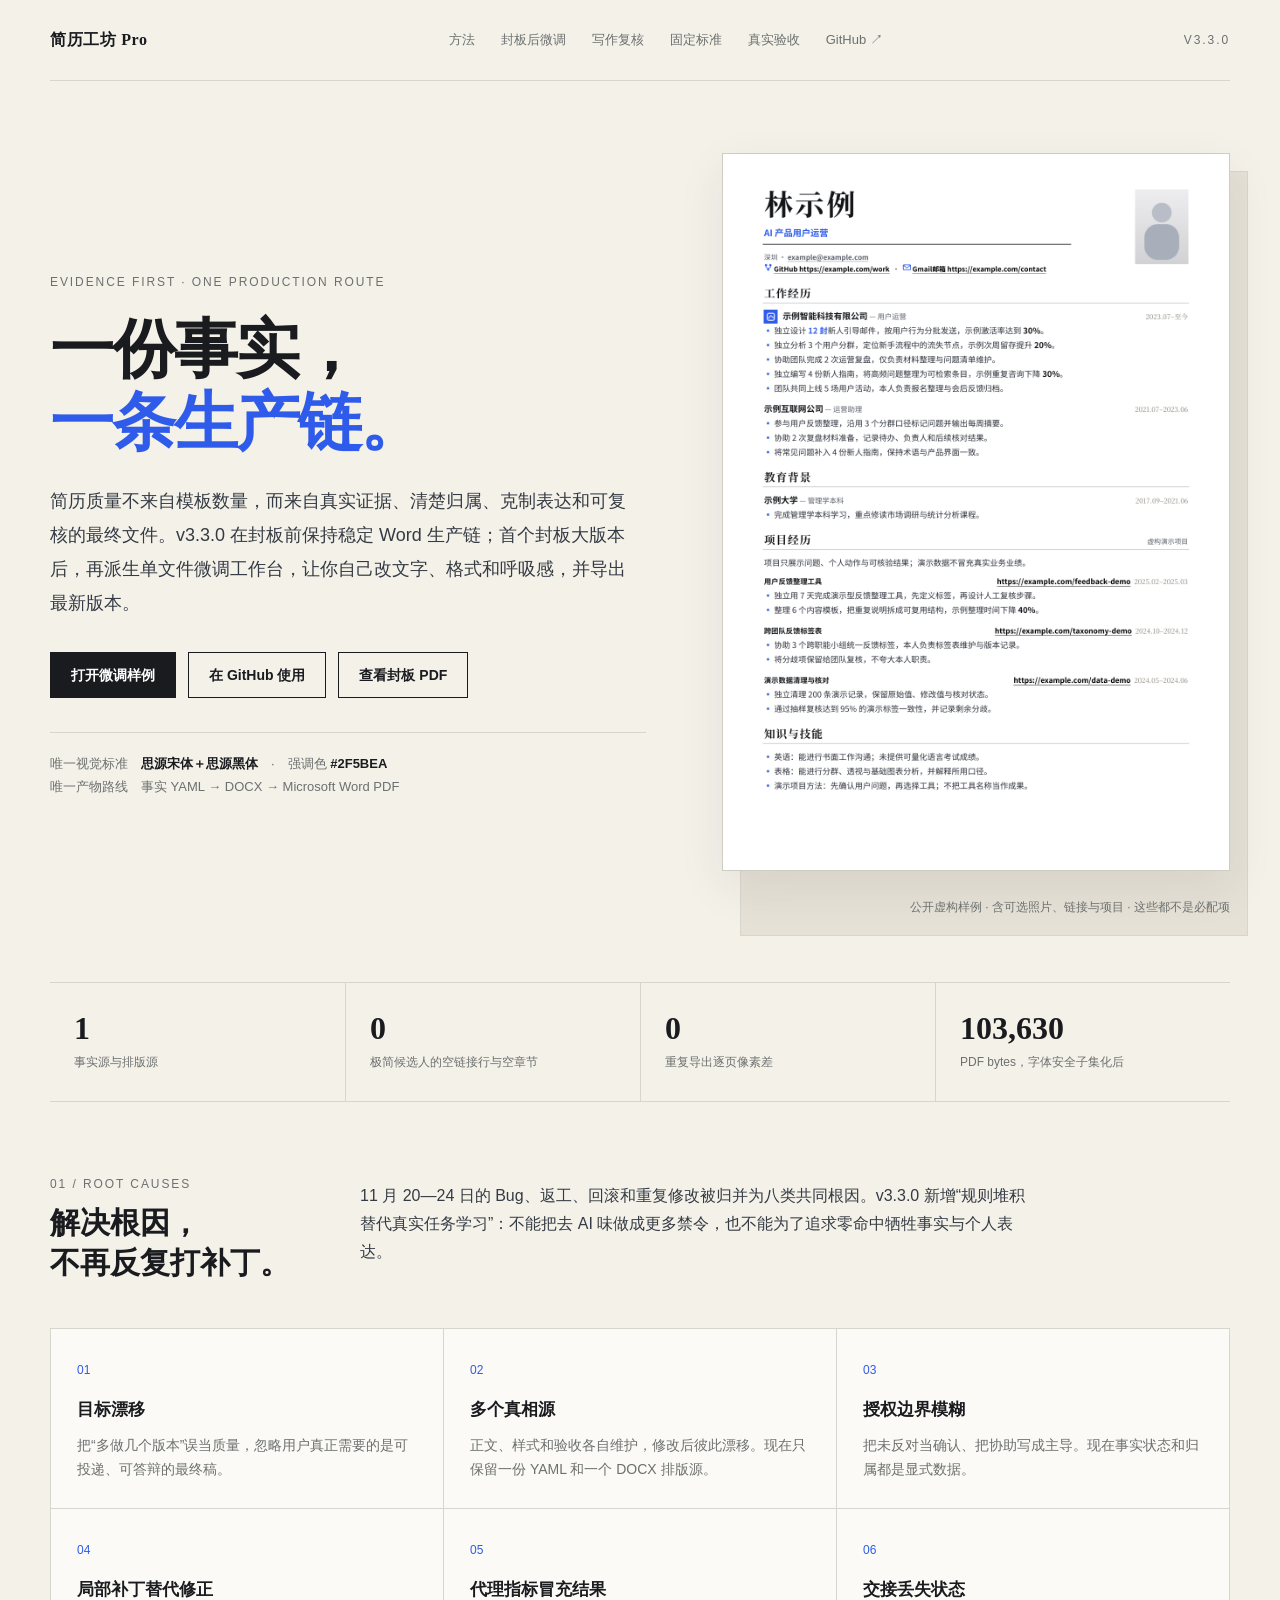
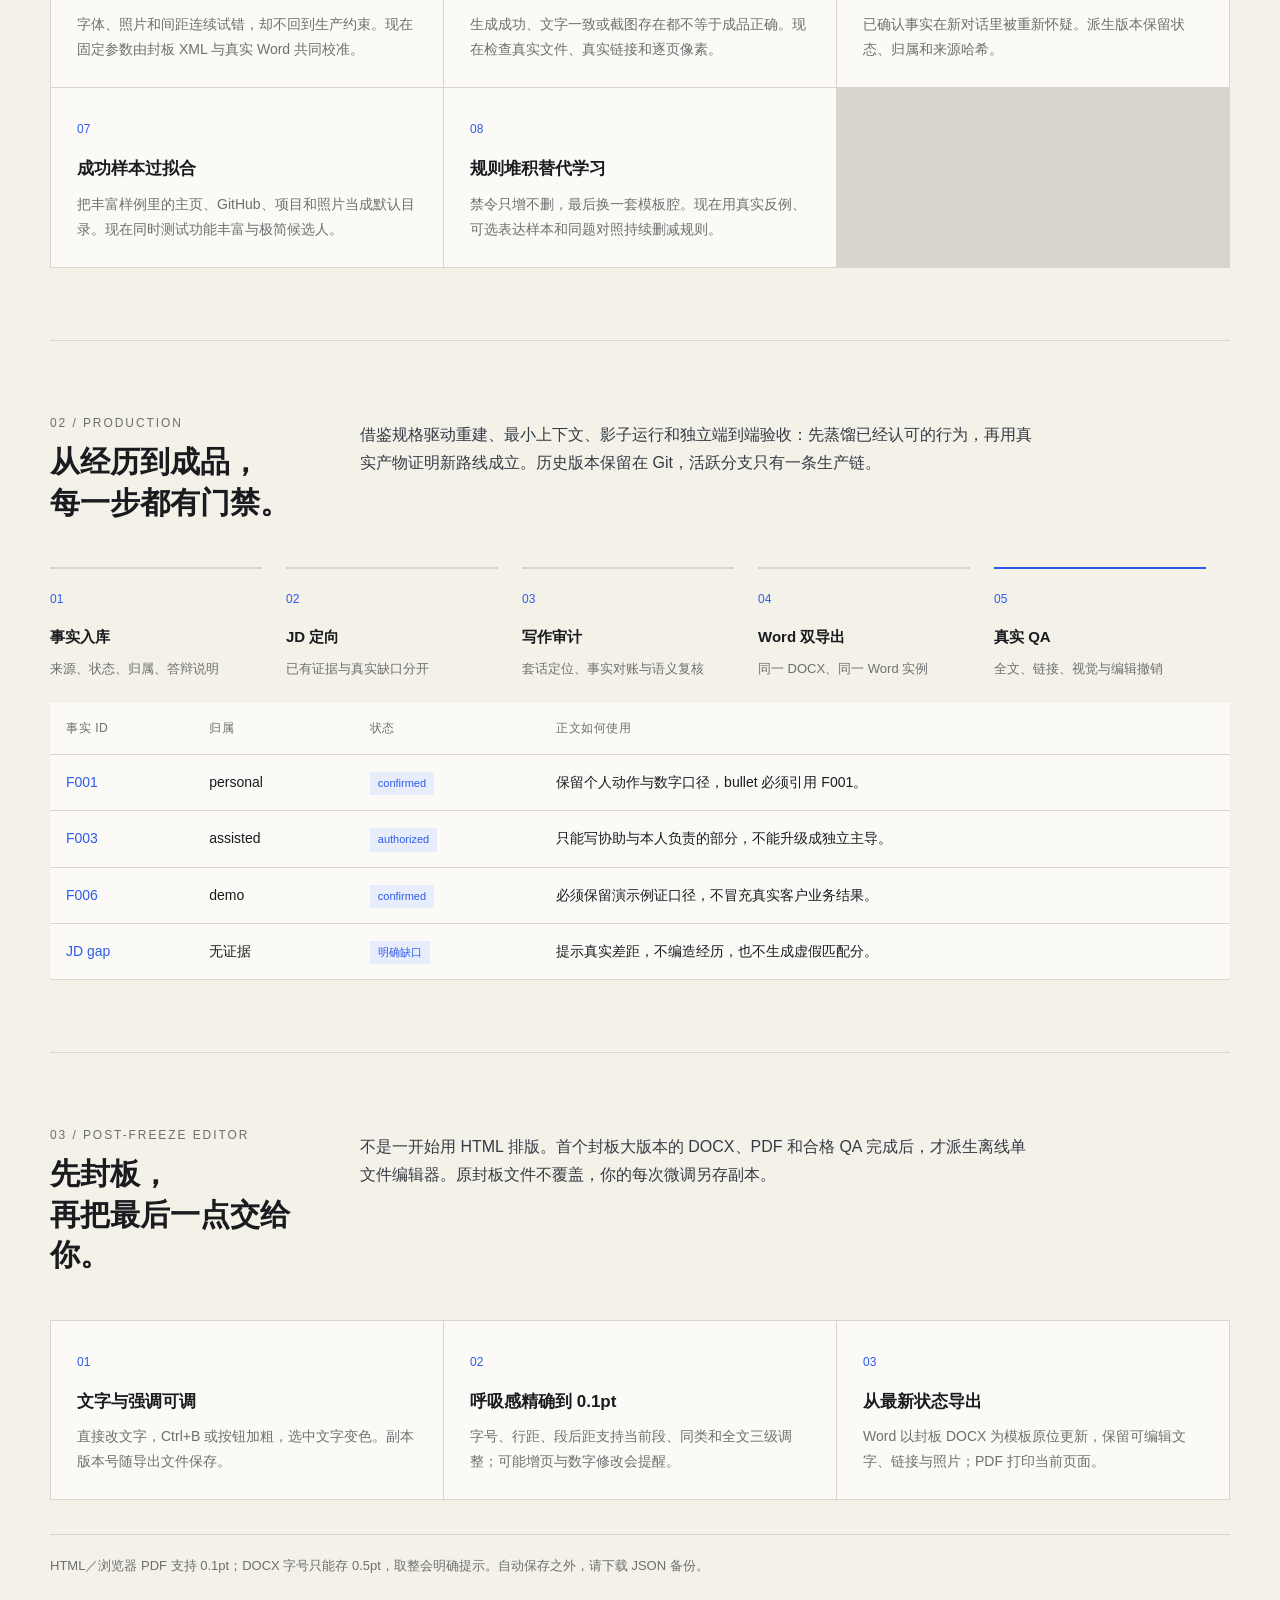
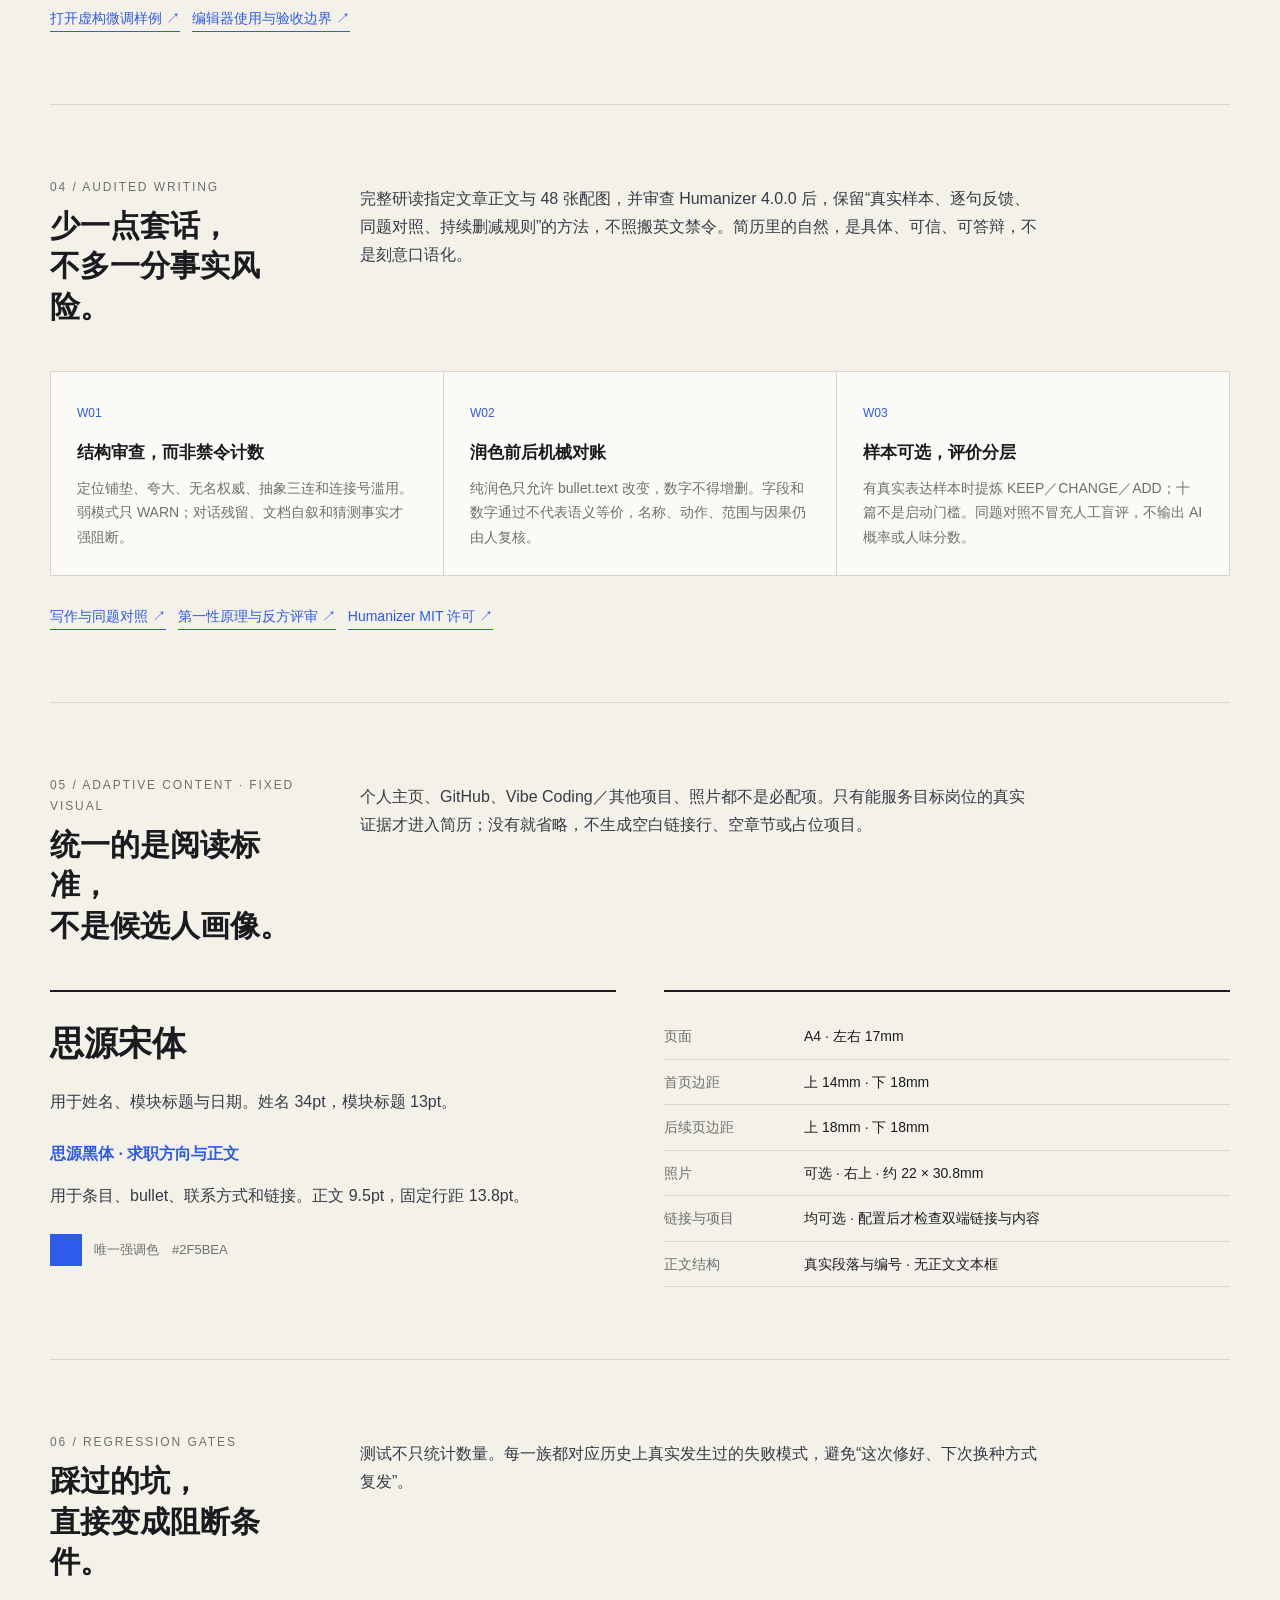
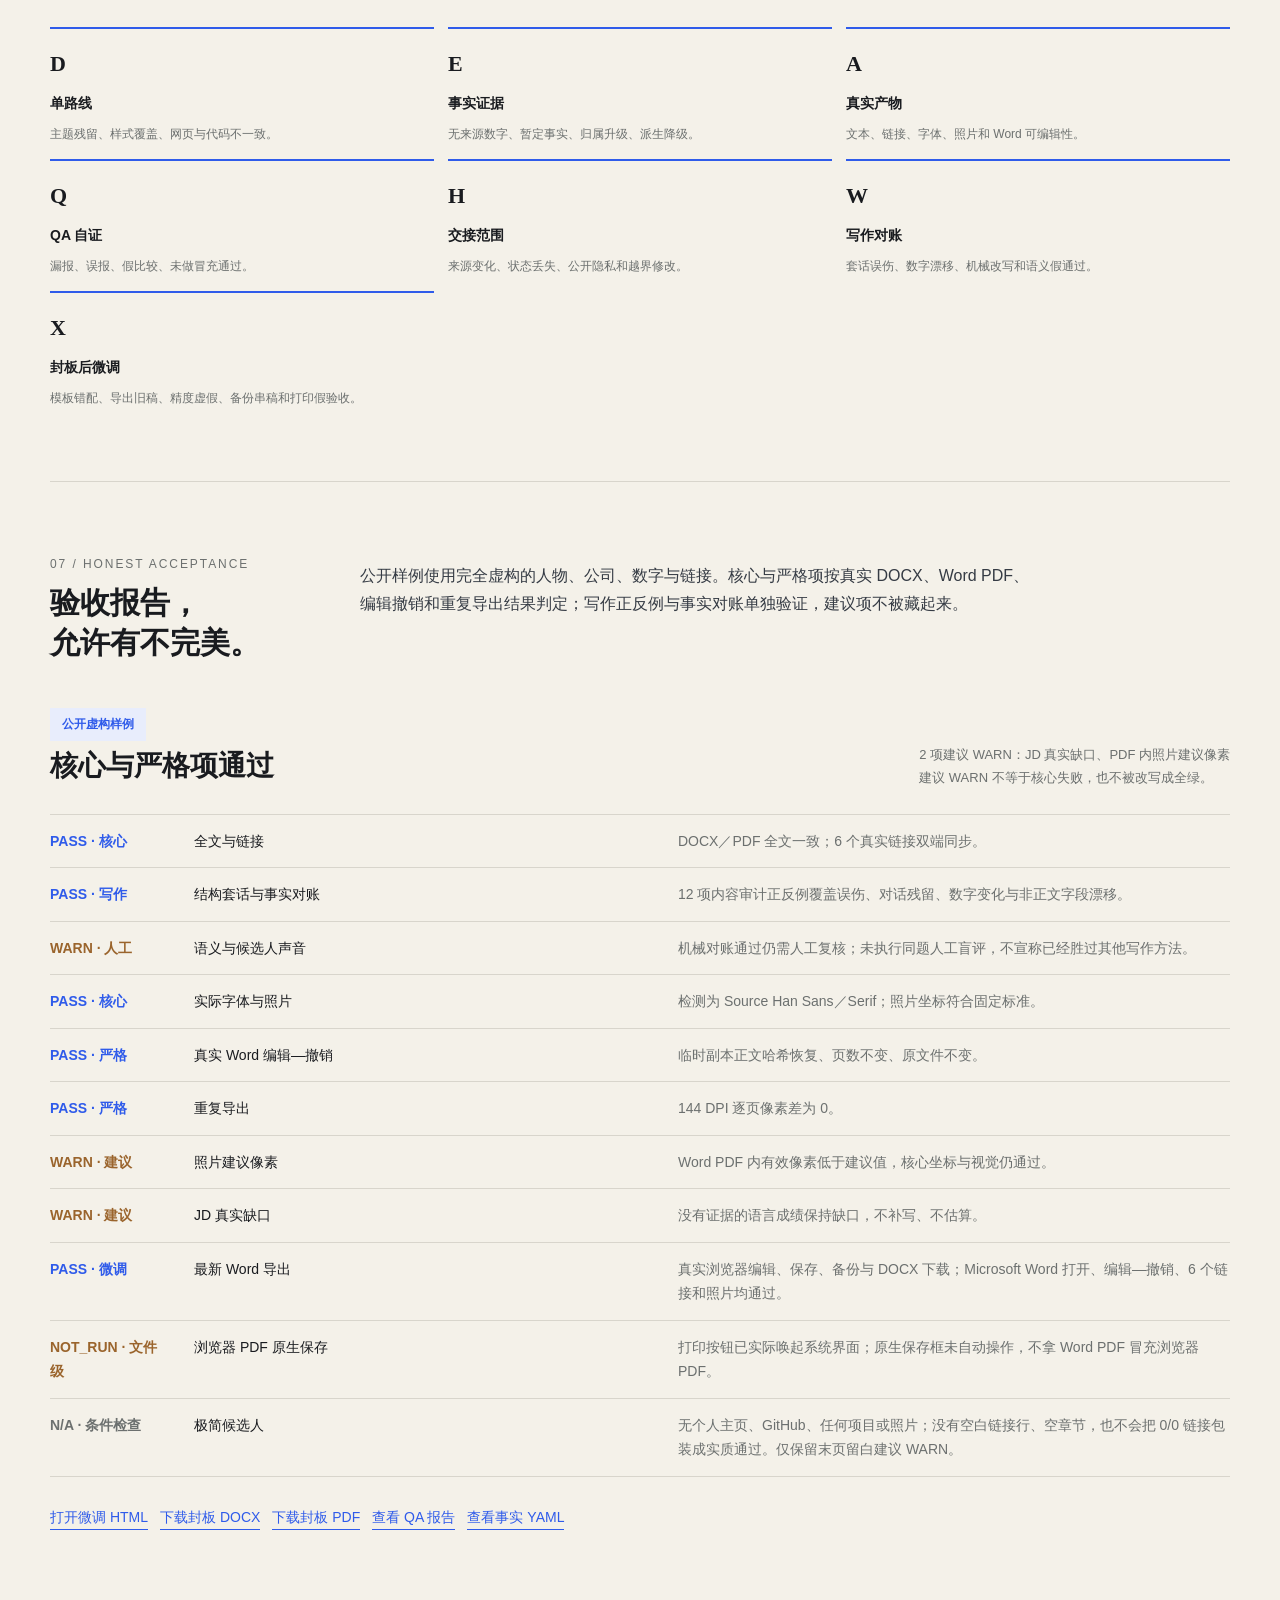
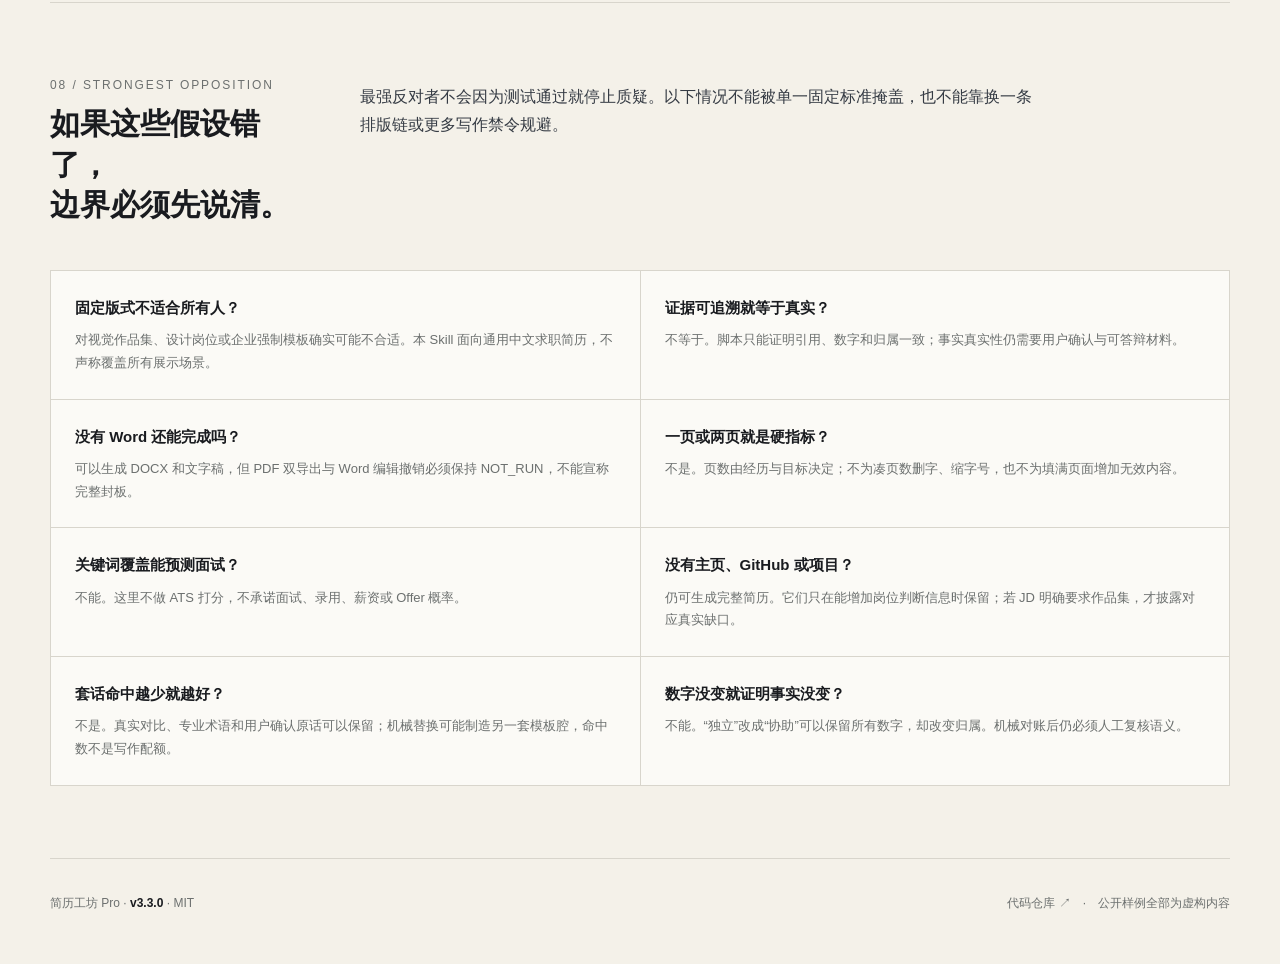
==== commit f6c0029f: "feat: release v3.3.0 post-freeze editor" ====
--- a/docs/index.html
+++ b/docs/index.html
@@ -3,9 +3,9 @@
 <head>
 <meta charset="utf-8">
 <meta name="viewport" content="width=device-width, initial-scale=1">
-<title>简历工坊 Pro v3.2.0 · 一份事实，一条生产链</title>
+<title>简历工坊 Pro v3.3.0 · 一份事实，一条生产链</title>
 <meta name="description" content="基于证据台账、定向正文、唯一 DOCX 排版源与 Microsoft Word 同源 PDF 的中文简历 Skill。固定思源宋体、思源黑体与 #2F5BEA，提供真实产物验收。">
-<meta property="og:title" content="简历工坊 Pro v3.2.0">
+<meta property="og:title" content="简历工坊 Pro v3.3.0">
 <meta property="og:description" content="不再选择模板。用一份事实基线、一条 Word 生产链和一套真实 QA，把简历做得可信、可编辑、可复核。">
 <meta property="og:type" content="website">
 <style>
@@ -18,16 +18,16 @@
 <body>
 <header class="wrap top">
   <a class="brand" href="#top">简历工坊 Pro</a>
-  <nav class="nav" aria-label="页面导航"><a href="#method">方法</a><a href="#writing">写作复核</a><a href="#standard">固定标准</a><a href="#qa">真实验收</a><a href="https://github.com/zhoujinq/resume-master">GitHub ↗</a></nav>
-  <span class="eyebrow">v3.2.0</span>
+  <nav class="nav" aria-label="页面导航"><a href="#method">方法</a><a href="#editor">封板后微调</a><a href="#writing">写作复核</a><a href="#standard">固定标准</a><a href="#qa">真实验收</a><a href="https://github.com/zhoujinq/resume-master">GitHub ↗</a></nav>
+  <span class="eyebrow">v3.3.0</span>
 </header>
 <main id="top" class="wrap">
   <div class="hero">
     <div>
       <div class="eyebrow">Evidence first · One production route</div>
       <h1>一份事实，<br><span>一条生产链。</span></h1>
-      <p class="lede">简历质量不来自模板数量，而来自真实证据、清楚归属、克制表达和可复核的最终文件。v3.2.0 在稳定 Word 生产链上增加结构套话审查与改前改后事实对账，让表达更自然，也不把事实改丢。</p>
-      <div class="actions"><a class="button primary" href="https://github.com/zhoujinq/resume-master">在 GitHub 使用</a><a class="button secondary" href="assets/sample-v3.pdf">查看虚构样例 PDF</a></div>
+      <p class="lede">简历质量不来自模板数量，而来自真实证据、清楚归属、克制表达和可复核的最终文件。v3.3.0 在封板前保持稳定 Word 生产链；首个封板大版本后，再派生单文件微调工作台，让你自己改文字、格式和呼吸感，并导出最新版本。</p>
+      <div class="actions"><a class="button primary" href="editor.html">打开微调样例</a><a class="button secondary" href="https://github.com/zhoujinq/resume-master">在 GitHub 使用</a><a class="button secondary" href="assets/sample-v3.pdf">查看封板 PDF</a></div>
       <div class="contract">唯一视觉标准　<b>思源宋体＋思源黑体</b>　·　强调色 <b>#2F5BEA</b><br>唯一产物路线　事实 YAML → DOCX → Microsoft Word PDF</div>
     </div>
     <figure class="sample"><img src="assets/sample-v3.png" alt="简历工坊 v3 的公开虚构一页样例，展示思源字体、蓝色强调，以及可选的照片、链接和项目经历"><figcaption>公开虚构样例 · 含可选照片、链接与项目 · 这些都不是必配项</figcaption></figure>
@@ -37,7 +37,7 @@
   </div>
 
   <section id="method">
-    <div class="section-head"><div><div class="eyebrow">01 / Root causes</div><h2>解决根因，<br>不再反复打补丁。</h2></div><p>11 月 20—24 日的 Bug、返工、回滚和重复修改被归并为八类共同根因。v3.2.0 新增“规则堆积替代真实任务学习”：不能把去 AI 味做成更多禁令，也不能为了追求零命中牺牲事实与个人表达。</p></div>
+    <div class="section-head"><div><div class="eyebrow">01 / Root causes</div><h2>解决根因，<br>不再反复打补丁。</h2></div><p>11 月 20—24 日的 Bug、返工、回滚和重复修改被归并为八类共同根因。v3.3.0 新增“规则堆积替代真实任务学习”：不能把去 AI 味做成更多禁令，也不能为了追求零命中牺牲事实与个人表达。</p></div>
     <div class="cards">
       <article class="card"><span class="num">01</span><h3>目标漂移</h3><p>把“多做几个版本”误当质量，忽略用户真正需要的是可投递、可答辩的最终稿。</p></article>
       <article class="card"><span class="num">02</span><h3>多个真相源</h3><p>正文、样式和验收各自维护，修改后彼此漂移。现在只保留一份 YAML 和一个 DOCX 排版源。</p></article>
@@ -63,18 +63,29 @@
     </tbody></table>
   </section>
 
+  <section id="editor">
+    <div class="section-head"><div><div class="eyebrow">03 / Post-freeze editor</div><h2>先封板，<br>再把最后一点交给你。</h2></div><p>不是一开始用 HTML 排版。首个封板大版本的 DOCX、PDF 和合格 QA 完成后，才派生离线单文件编辑器。原封板文件不覆盖，你的每次微调另存副本。</p></div>
+    <div class="cards">
+      <article class="card"><span class="num">01</span><h3>文字与强调可调</h3><p>直接改文字，Ctrl+B 或按钮加粗，选中文字变色。副本版本号随导出文件保存。</p></article>
+      <article class="card"><span class="num">02</span><h3>呼吸感精确到 0.1pt</h3><p>字号、行距、段后距支持当前段、同类和全文三级调整；可能增页与数字修改会提醒。</p></article>
+      <article class="card"><span class="num">03</span><h3>从最新状态导出</h3><p>Word 以封板 DOCX 为模板原位更新，保留可编辑文字、链接与照片；PDF 打印当前页面。</p></article>
+    </div>
+    <div class="contract">HTML／浏览器 PDF 支持 0.1pt；DOCX 字号只能存 0.5pt，取整会明确提示。自动保存之外，请下载 JSON 备份。</div>
+    <div class="downloads"><a href="editor.html">打开虚构微调样例 ↗</a><a href="https://github.com/zhoujinq/resume-master/blob/main/references/editor.md">编辑器使用与验收边界 ↗</a></div>
+  </section>
+
   <section id="writing">
-    <div class="section-head"><div><div class="eyebrow">03 / Audited writing</div><h2>少一点套话，<br>不多一分事实风险。</h2></div><p>完整研读指定文章正文与 48 张配图，并审查 Humanizer 4.0.0 后，保留“真实样本、逐句反馈、同题对照、持续删减规则”的方法，不照搬英文禁令。简历里的自然，是具体、可信、可答辩，不是刻意口语化。</p></div>
+    <div class="section-head"><div><div class="eyebrow">04 / Audited writing</div><h2>少一点套话，<br>不多一分事实风险。</h2></div><p>完整研读指定文章正文与 48 张配图，并审查 Humanizer 4.0.0 后，保留“真实样本、逐句反馈、同题对照、持续删减规则”的方法，不照搬英文禁令。简历里的自然，是具体、可信、可答辩，不是刻意口语化。</p></div>
     <div class="cards">
       <article class="card"><span class="num">W01</span><h3>结构审查，而非禁令计数</h3><p>定位铺垫、夸大、无名权威、抽象三连和连接号滥用。弱模式只 WARN；对话残留、文档自叙和猜测事实才强阻断。</p></article>
       <article class="card"><span class="num">W02</span><h3>润色前后机械对账</h3><p>纯润色只允许 bullet.text 改变，数字不得增删。字段和数字通过不代表语义等价，名称、动作、范围与因果仍由人复核。</p></article>
       <article class="card"><span class="num">W03</span><h3>样本可选，评价分层</h3><p>有真实表达样本时提炼 KEEP／CHANGE／ADD；十篇不是启动门槛。同题对照不冒充人工盲评，不输出 AI 概率或人味分数。</p></article>
     </div>
-    <div class="downloads"><a href="https://github.com/zhoujinq/resume-master/blob/main/references/writing-style.md">写作与同题对照 ↗</a><a href="https://github.com/zhoujinq/resume-master/blob/main/docs/design-rationale-v3.2.0.md">第一性原理与反方评审 ↗</a><a href="https://github.com/zhoujinq/resume-master/blob/main/licenses/humanizer-LICENSE">Humanizer MIT 许可 ↗</a></div>
+    <div class="downloads"><a href="https://github.com/zhoujinq/resume-master/blob/main/references/writing-style.md">写作与同题对照 ↗</a><a href="https://github.com/zhoujinq/resume-master/blob/main/docs/design-rationale-v3.3.0.md">第一性原理与反方评审 ↗</a><a href="https://github.com/zhoujinq/resume-master/blob/main/licenses/humanizer-LICENSE">Humanizer MIT 许可 ↗</a></div>
   </section>
 
   <section id="standard">
-    <div class="section-head"><div><div class="eyebrow">04 / Adaptive content · Fixed visual</div><h2>统一的是阅读标准，<br>不是候选人画像。</h2></div><p>个人主页、GitHub、Vibe Coding／其他项目、照片都不是必配项。只有能服务目标岗位的真实证据才进入简历；没有就省略，不生成空白链接行、空章节或占位项目。</p></div>
+    <div class="section-head"><div><div class="eyebrow">05 / Adaptive content · Fixed visual</div><h2>统一的是阅读标准，<br>不是候选人画像。</h2></div><p>个人主页、GitHub、Vibe Coding／其他项目、照片都不是必配项。只有能服务目标岗位的真实证据才进入简历；没有就省略，不生成空白链接行、空章节或占位项目。</p></div>
     <div class="visual">
       <div class="typebox"><div class="name">思源宋体</div><p class="body">用于姓名、模块标题与日期。姓名 34pt，模块标题 13pt。</p><div class="role">思源黑体 · 求职方向与正文</div><p class="body">用于条目、bullet、联系方式和链接。正文 9.5pt，固定行距 13.8pt。</p><div class="swatch"><i></i><span>唯一强调色　#2F5BEA</span></div></div>
       <div class="specbox"><dl><dt>页面</dt><dd>A4 · 左右 17mm</dd><dt>首页边距</dt><dd>上 14mm · 下 18mm</dd><dt>后续页边距</dt><dd>上 18mm · 下 18mm</dd><dt>照片</dt><dd>可选 · 右上 · 约 22 × 30.8mm</dd><dt>链接与项目</dt><dd>均可选 · 配置后才检查双端链接与内容</dd><dt>正文结构</dt><dd>真实段落与编号 · 无正文文本框</dd></dl></div>
@@ -82,12 +93,12 @@
   </section>
 
   <section>
-    <div class="section-head"><div><div class="eyebrow">05 / Regression gates</div><h2>踩过的坑，<br>直接变成阻断条件。</h2></div><p>测试不只统计数量。每一族都对应历史上真实发生过的失败模式，避免“这次修好、下次换种方式复发”。</p></div>
-    <div class="gates"><article class="gate"><b>D</b><h3>单路线</h3><p>主题残留、样式覆盖、网页与代码不一致。</p></article><article class="gate"><b>E</b><h3>事实证据</h3><p>无来源数字、暂定事实、归属升级、派生降级。</p></article><article class="gate"><b>A</b><h3>真实产物</h3><p>文本、链接、字体、照片和 Word 可编辑性。</p></article><article class="gate"><b>Q</b><h3>QA 自证</h3><p>漏报、误报、假比较、未做冒充通过。</p></article><article class="gate"><b>H</b><h3>交接范围</h3><p>来源变化、状态丢失、公开隐私和越界修改。</p></article><article class="gate"><b>W</b><h3>写作对账</h3><p>套话误伤、数字漂移、机械改写和语义假通过。</p></article></div>
+    <div class="section-head"><div><div class="eyebrow">06 / Regression gates</div><h2>踩过的坑，<br>直接变成阻断条件。</h2></div><p>测试不只统计数量。每一族都对应历史上真实发生过的失败模式，避免“这次修好、下次换种方式复发”。</p></div>
+    <div class="gates"><article class="gate"><b>D</b><h3>单路线</h3><p>主题残留、样式覆盖、网页与代码不一致。</p></article><article class="gate"><b>E</b><h3>事实证据</h3><p>无来源数字、暂定事实、归属升级、派生降级。</p></article><article class="gate"><b>A</b><h3>真实产物</h3><p>文本、链接、字体、照片和 Word 可编辑性。</p></article><article class="gate"><b>Q</b><h3>QA 自证</h3><p>漏报、误报、假比较、未做冒充通过。</p></article><article class="gate"><b>H</b><h3>交接范围</h3><p>来源变化、状态丢失、公开隐私和越界修改。</p></article><article class="gate"><b>W</b><h3>写作对账</h3><p>套话误伤、数字漂移、机械改写和语义假通过。</p></article><article class="gate"><b>X</b><h3>封板后微调</h3><p>模板错配、导出旧稿、精度虚假、备份串稿和打印假验收。</p></article></div>
   </section>
 
   <section id="qa">
-    <div class="section-head"><div><div class="eyebrow">06 / Honest acceptance</div><h2>验收报告，<br>允许有不完美。</h2></div><p>公开样例使用完全虚构的人物、公司、数字与链接。核心与严格项按真实 DOCX、Word PDF、编辑撤销和重复导出结果判定；写作正反例与事实对账单独验证，建议项不被藏起来。</p></div>
+    <div class="section-head"><div><div class="eyebrow">07 / Honest acceptance</div><h2>验收报告，<br>允许有不完美。</h2></div><p>公开样例使用完全虚构的人物、公司、数字与链接。核心与严格项按真实 DOCX、Word PDF、编辑撤销和重复导出结果判定；写作正反例与事实对账单独验证，建议项不被藏起来。</p></div>
     <div class="qa-summary"><div><span class="pill">公开虚构样例</span><br><strong>核心与严格项通过</strong></div><p>2 项建议 WARN：JD 真实缺口、PDF 内照片建议像素<br>建议 WARN 不等于核心失败，也不被改写成全绿。</p></div>
     <div class="qa-list">
       <div class="qa-row"><span class="pass">PASS · 核心</span><span>全文与链接</span><span>DOCX／PDF 全文一致；6 个真实链接双端同步。</span></div>
@@ -98,13 +109,15 @@
       <div class="qa-row"><span class="pass">PASS · 严格</span><span>重复导出</span><span>144 DPI 逐页像素差为 0。</span></div>
       <div class="qa-row"><span class="warning">WARN · 建议</span><span>照片建议像素</span><span>Word PDF 内有效像素低于建议值，核心坐标与视觉仍通过。</span></div>
       <div class="qa-row"><span class="warning">WARN · 建议</span><span>JD 真实缺口</span><span>没有证据的语言成绩保持缺口，不补写、不估算。</span></div>
+      <div class="qa-row"><span class="pass">PASS · 微调</span><span>最新 Word 导出</span><span>真实浏览器编辑、保存、备份与 DOCX 下载；Microsoft Word 打开、编辑—撤销、6 个链接和照片均通过。</span></div>
+      <div class="qa-row"><span class="warning">NOT_RUN · 文件级</span><span>浏览器 PDF 原生保存</span><span>打印按钮已实际唤起系统界面；原生保存框未自动操作，不拿 Word PDF 冒充浏览器 PDF。</span></div>
       <div class="qa-row"><span class="na">N/A · 条件检查</span><span>极简候选人</span><span>无个人主页、GitHub、任何项目或照片；没有空白链接行、空章节，也不会把 0/0 链接包装成实质通过。仅保留末页留白建议 WARN。</span></div>
     </div>
-    <div class="downloads"><a href="assets/sample-v3.docx">下载 DOCX</a><a href="assets/sample-v3.pdf">下载 PDF</a><a href="assets/qa-v3.md">查看 QA 报告</a><a href="https://github.com/zhoujinq/resume-master/blob/main/examples/sample.yaml">查看事实 YAML</a></div>
+    <div class="downloads"><a href="editor.html">打开微调 HTML</a><a href="assets/sample-v3.docx">下载封板 DOCX</a><a href="assets/sample-v3.pdf">下载封板 PDF</a><a href="assets/qa-v3.md">查看 QA 报告</a><a href="https://github.com/zhoujinq/resume-master/blob/main/examples/sample.yaml">查看事实 YAML</a></div>
   </section>
 
   <section>
-    <div class="section-head"><div><div class="eyebrow">07 / Strongest opposition</div><h2>如果这些假设错了，<br>边界必须先说清。</h2></div><p>最强反对者不会因为测试通过就停止质疑。以下情况不能被单一固定标准掩盖，也不能靠换一条排版链或更多写作禁令规避。</p></div>
+    <div class="section-head"><div><div class="eyebrow">08 / Strongest opposition</div><h2>如果这些假设错了，<br>边界必须先说清。</h2></div><p>最强反对者不会因为测试通过就停止质疑。以下情况不能被单一固定标准掩盖，也不能靠换一条排版链或更多写作禁令规避。</p></div>
     <div class="opposition">
       <article class="objection"><h3>固定版式不适合所有人？</h3><p>对视觉作品集、设计岗位或企业强制模板确实可能不合适。本 Skill 面向通用中文求职简历，不声称覆盖所有展示场景。</p></article>
       <article class="objection"><h3>证据可追溯就等于真实？</h3><p>不等于。脚本只能证明引用、数字和归属一致；事实真实性仍需要用户确认与可答辩材料。</p></article>
@@ -117,6 +130,6 @@
     </div>
   </section>
 </main>
-<footer class="wrap"><div class="footer-row"><span>简历工坊 Pro · <b>v3.2.0</b> · MIT</span><span><a href="https://github.com/zhoujinq/resume-master">代码仓库 ↗</a>　·　公开样例全部为虚构内容</span></div></footer>
+<footer class="wrap"><div class="footer-row"><span>简历工坊 Pro · <b>v3.3.0</b> · MIT</span><span><a href="https://github.com/zhoujinq/resume-master">代码仓库 ↗</a>　·　公开样例全部为虚构内容</span></div></footer>
 </body>
 </html>
